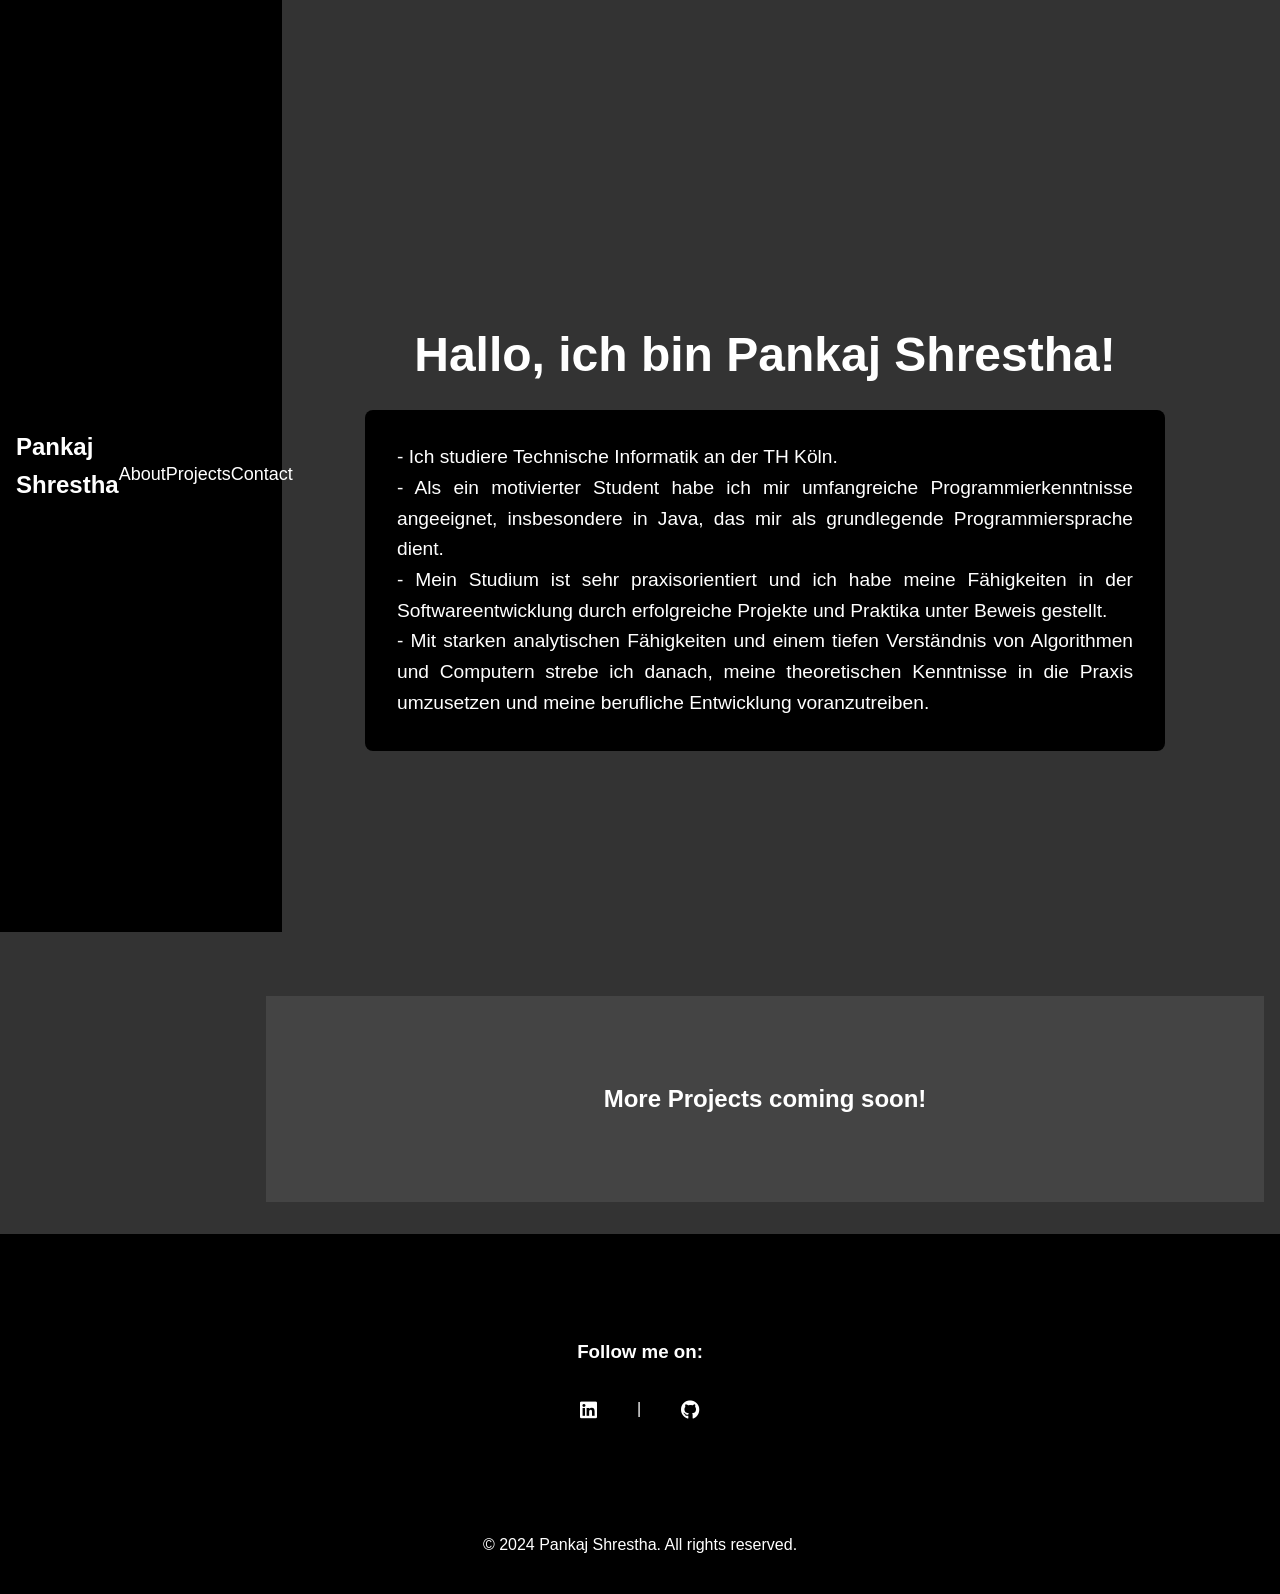
==== index.html @ aa66aa72 "Redesign portfolio to dashboard layout" ====
<!DOCTYPE html>
<html lang="en">
<head>
    <meta charset="UTF-8">
    <meta name="viewport" content="width=device-width, initial-scale=1.0">
    <title>Pankaj Shrestha Portfolio</title>
    <link rel="stylesheet" href="styles.css">
    <link rel="stylesheet" href="https://cdnjs.cloudflare.com/ajax/libs/font-awesome/5.15.4/css/all.min.css">
</head>
<body>
    <div class="dashboard">
        <nav class="sidebar">
            <div class="logo">
                <a href="#">Pankaj Shrestha</a>
            </div>
            <ul>
                <li><a href="#about">About</a></li>
                <li><a href="#Project">Projects</a></li>
                <li><a href="contact.html">Contact</a></li>
            </ul>
        </nav>
        <div class="main-content">
            <section class="hero" id="about">
                <div class="hero-text">
                    <h1>Hallo, ich bin Pankaj Shrestha!</h1>
                    <div class="about-container">
                        <p>- Ich studiere Technische Informatik an der TH Köln.</p>
                        <p>- Als ein motivierter Student habe ich mir umfangreiche Programmierkenntnisse angeeignet,
                            insbesondere in Java, das mir als grundlegende Programmiersprache dient.</p>
                        <p>- Mein Studium ist sehr praxisorientiert und ich habe meine Fähigkeiten in der
                            Softwareentwicklung durch erfolgreiche Projekte und Praktika unter Beweis gestellt.</p>
                        <p>- Mit starken analytischen Fähigkeiten und einem tiefen Verständnis von Algorithmen und Computern
                            strebe ich danach, meine theoretischen Kenntnisse in die Praxis umzusetzen und meine berufliche
                            Entwicklung voranzutreiben.</p>
                    </div>
                </div>
            </section>

            <section id="Project">
                <h2>More Projects coming soon!</h2>
                <!-- Add your work projects here -->
            </section>
        </div>
    </div>

    <footer>
        <section id="ref">
            <h3>Follow me on:</h3>
            <ul>
                <li>
                    <a href="https://www.linkedin.com/in/itpankajshrestha">
                        <i class="fab fa-linkedin"></i>
                    </a>
                </li>
                <li>|</li>
                <li>
                    <a href="https://github.com/Pankaj-Shrestha">
                        <i class="fab fa-github"></i>
                    </a>
                </li>
            </ul>
        </section>
        <p>&copy; 2024 Pankaj Shrestha. All rights reserved.</p>
    </footer>
    <script src="script.js"></script>
</body>
</html>
---- styles.css ----
body {
    font-family: josefin-sans, Arial, sans-serif;
    margin: 0;
    padding: 0;
    background-color: #333;
    color: #fff;
    line-height: 1.6;
}

.dashboard {
    display: flex;
    min-height: 100vh;
}

.sidebar {
    width: 250px;
    background-color: #000;
    padding: 1rem;
    position: fixed;
    top: 0;
    left: 0;
    height: 100vh;
}

.sidebar .logo a {
    font-size: 1.5rem;
    font-weight: bold;
    color: #fff;
    text-decoration: none;
}

.sidebar ul {
    list-style: none;
    padding: 0;
    margin-top: 1rem;
}

.sidebar ul li {
    margin: 1rem 0;
}

.sidebar ul li a {
    text-decoration: none;
    color: #fff;
    font-size: 1.125rem;
}

.main-content {
    margin-left: 250px;
    padding: 2rem 1rem;
    flex: 1;
}

.container {
    width: 80%;
    margin: 0 auto;
    overflow: hidden;
}

header {
    background-color: #000;
    padding: 1rem 0;
    position: fixed;
    width: 100%;
    top: 0;
    z-index: 1000;
}

nav {
    display: flex;
    justify-content: space-between;
    align-items: center;
    width: 80%;
    margin: 0 auto;
}

nav .logo a {
    font-size: 1.5rem;
    font-weight: bold;
    color: #fff;
    text-decoration: none;
}

nav ul {
    list-style: none;
    display: flex;
    margin: 0;
    padding: 0;
}

nav ul li {
    margin-left: 1.25rem;
}

nav ul li a {
    text-decoration: none;
    color: #fff;
    font-size: 1.125rem;
}

.hero {
    min-height: 100vh;
    display: flex;
    justify-content: center;
    align-items: center;
    text-align: center;
    padding: 2rem 1rem;
}

.hero-text {
    max-width: 800px;
    margin: 0 auto;
}

.hero h1 {
    font-size: 3rem;
    margin-bottom: 1rem;
}

.about-container {
    background-color: #000000;
    padding: 2rem;
    border-radius: 8px;
}

.about-container p {
    font-size: 1.2em;
    line-height: 1.6;
    color: #ffffff;
    text-align: justify;
    margin: 0 auto;
    max-width: 800px;
}

section {
    padding: 4rem 1.25rem;
    text-align: center;
}

#Project {
    background-color: #444;
}

#contact {
    background-color: #222;
    padding-top: 6rem;
}

form {
    max-width: 600px;
    margin: 0 auto;
}

.form-group {
    margin-bottom: 1.25rem;
}

label {
    display: block;
    margin-bottom: 0.3125rem;
    text-align: left;
}

input,
textarea {
    width: 100%;
    padding: 0.625rem;
    border: none;
    border-radius: 4px;
    background-color: #444;
    color: #fff;
}

textarea {
    height: 150px;
}

button {
    display: inline-block;
    padding: 0.625rem 1.25rem;
    border: none;
    border-radius: 4px;
    background-color: #000;
    color: #fff;
    cursor: pointer;
    transition: background-color 0.3s ease;
}

button:hover {
    background-color: #444;
}

footer {
    background-color: #000;
    color: #fff;
    text-align: center;
    padding: 1.25rem 0;
}

#ref ul {
    list-style: none;
    padding: 0;
    display: flex;
    flex-wrap: wrap;
    justify-content: center;
}

#ref ul li {
    display: inline;
    margin: 0 10px;
    padding: 10px;
}

#ref ul li a {
    font-size: 1.2rem;
    text-decoration: none;
    color: #fff;
}

#ref ul li a:hover {
    color: #ddd;
}

@media (max-width: 768px) {
    body {
        padding-top: 120px;
    }

    nav {
        flex-direction: column;
        align-items: center;
    }

    nav ul {
        margin-top: 1rem;
    }

    nav ul li {
        margin: 0 0.625rem;
    }

    .hero h1 {
        font-size: 2.25rem;
    }

    .about-container {
        padding: 1.5rem;
    }

    .hero {
        min-height: 100vh;
    }
}

@media (max-width: 600px) {
    .container {
        width: 90%;
    }

    nav .logo a {
        font-size: 1.25rem;
    }

    nav ul li a {
        font-size: 1rem;
    }

    .hero h1 {
        font-size: 2rem;
    }

    .about-container {
        padding: 1rem;
    }

    section {
        padding: 3rem 1rem;
    }

    .about-container p {
        font-size: 1em;
    }
}

@media (max-width: 320px) {
    .hero h1 {
        font-size: 1.75rem;
    }

    .about-container p {
        font-size: 0.9em;
    }

    nav ul li {
        margin: 0 0.4rem;
    }
}

@media (max-width: 768px) {
    .dashboard {
        flex-direction: column;
    }

    .sidebar {
        position: relative;
        width: 100%;
        height: auto;
    }

    .main-content {
        margin-left: 0;
    }
}
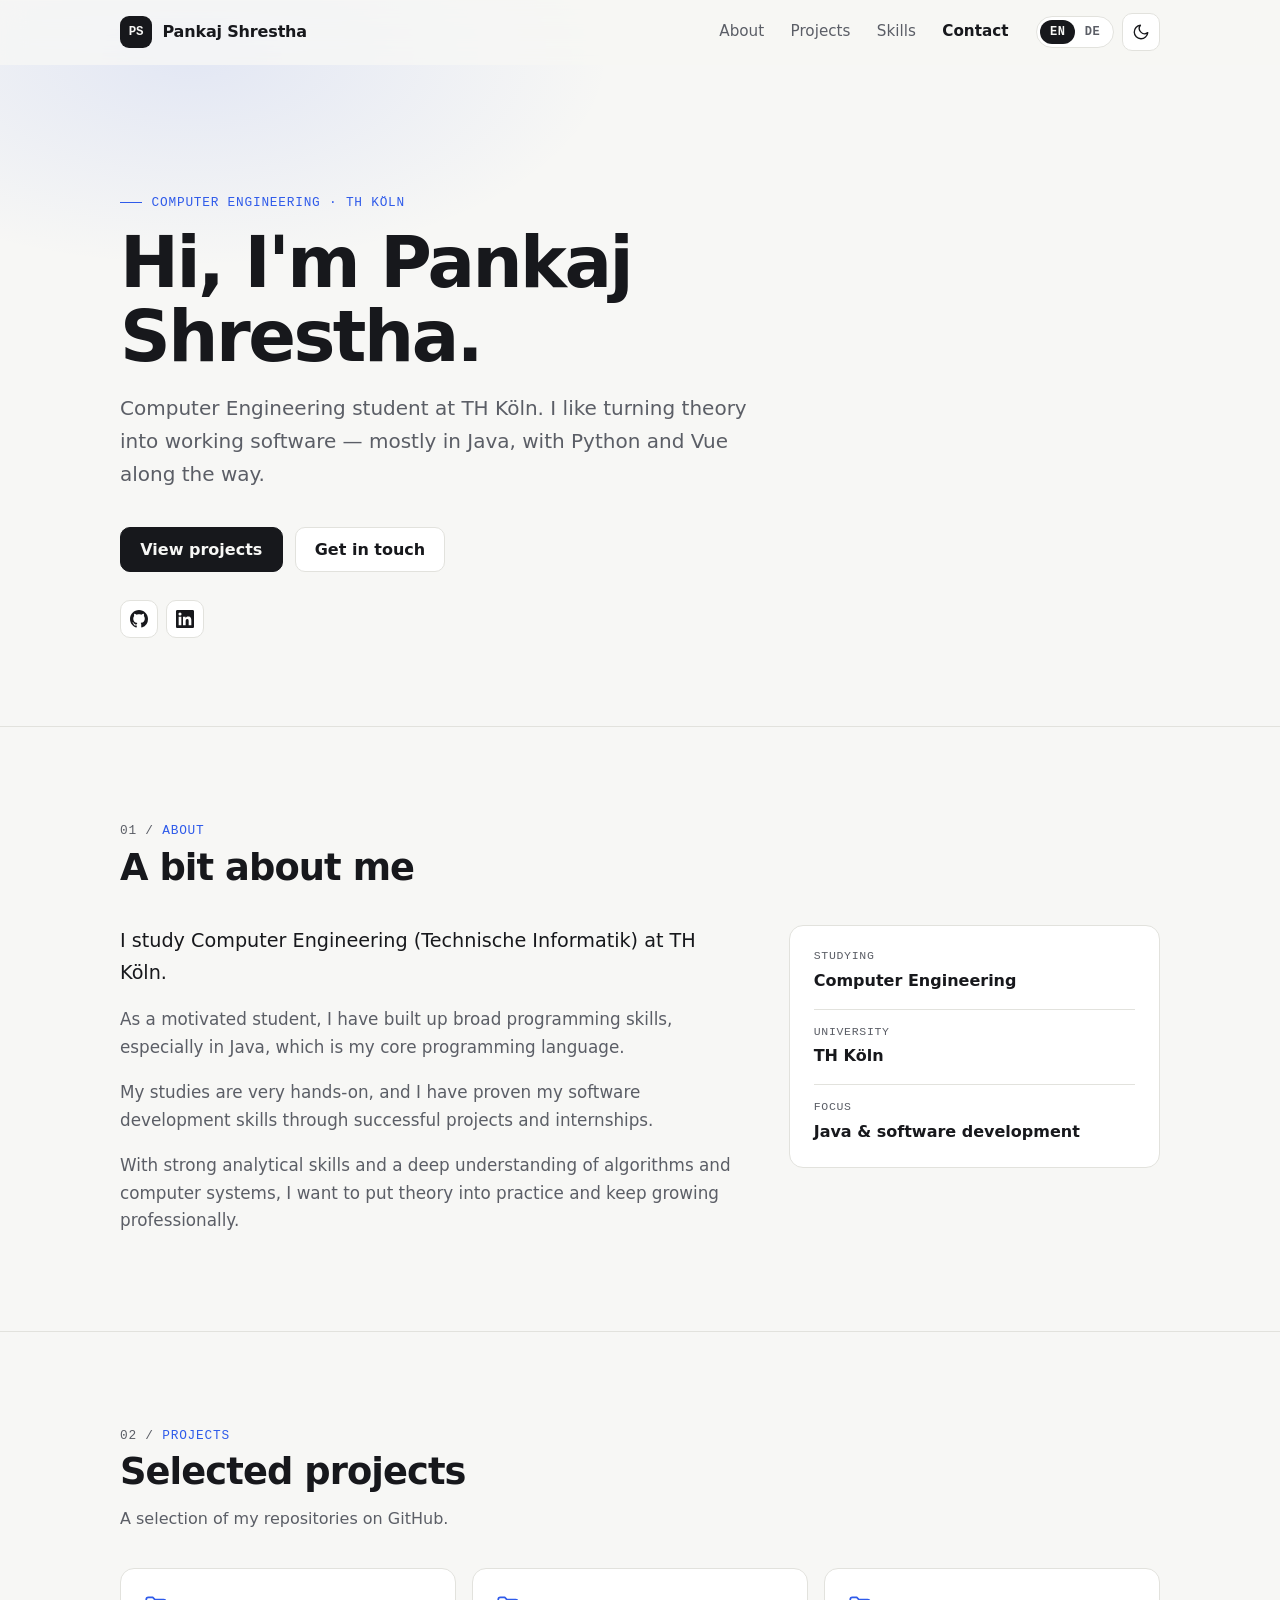
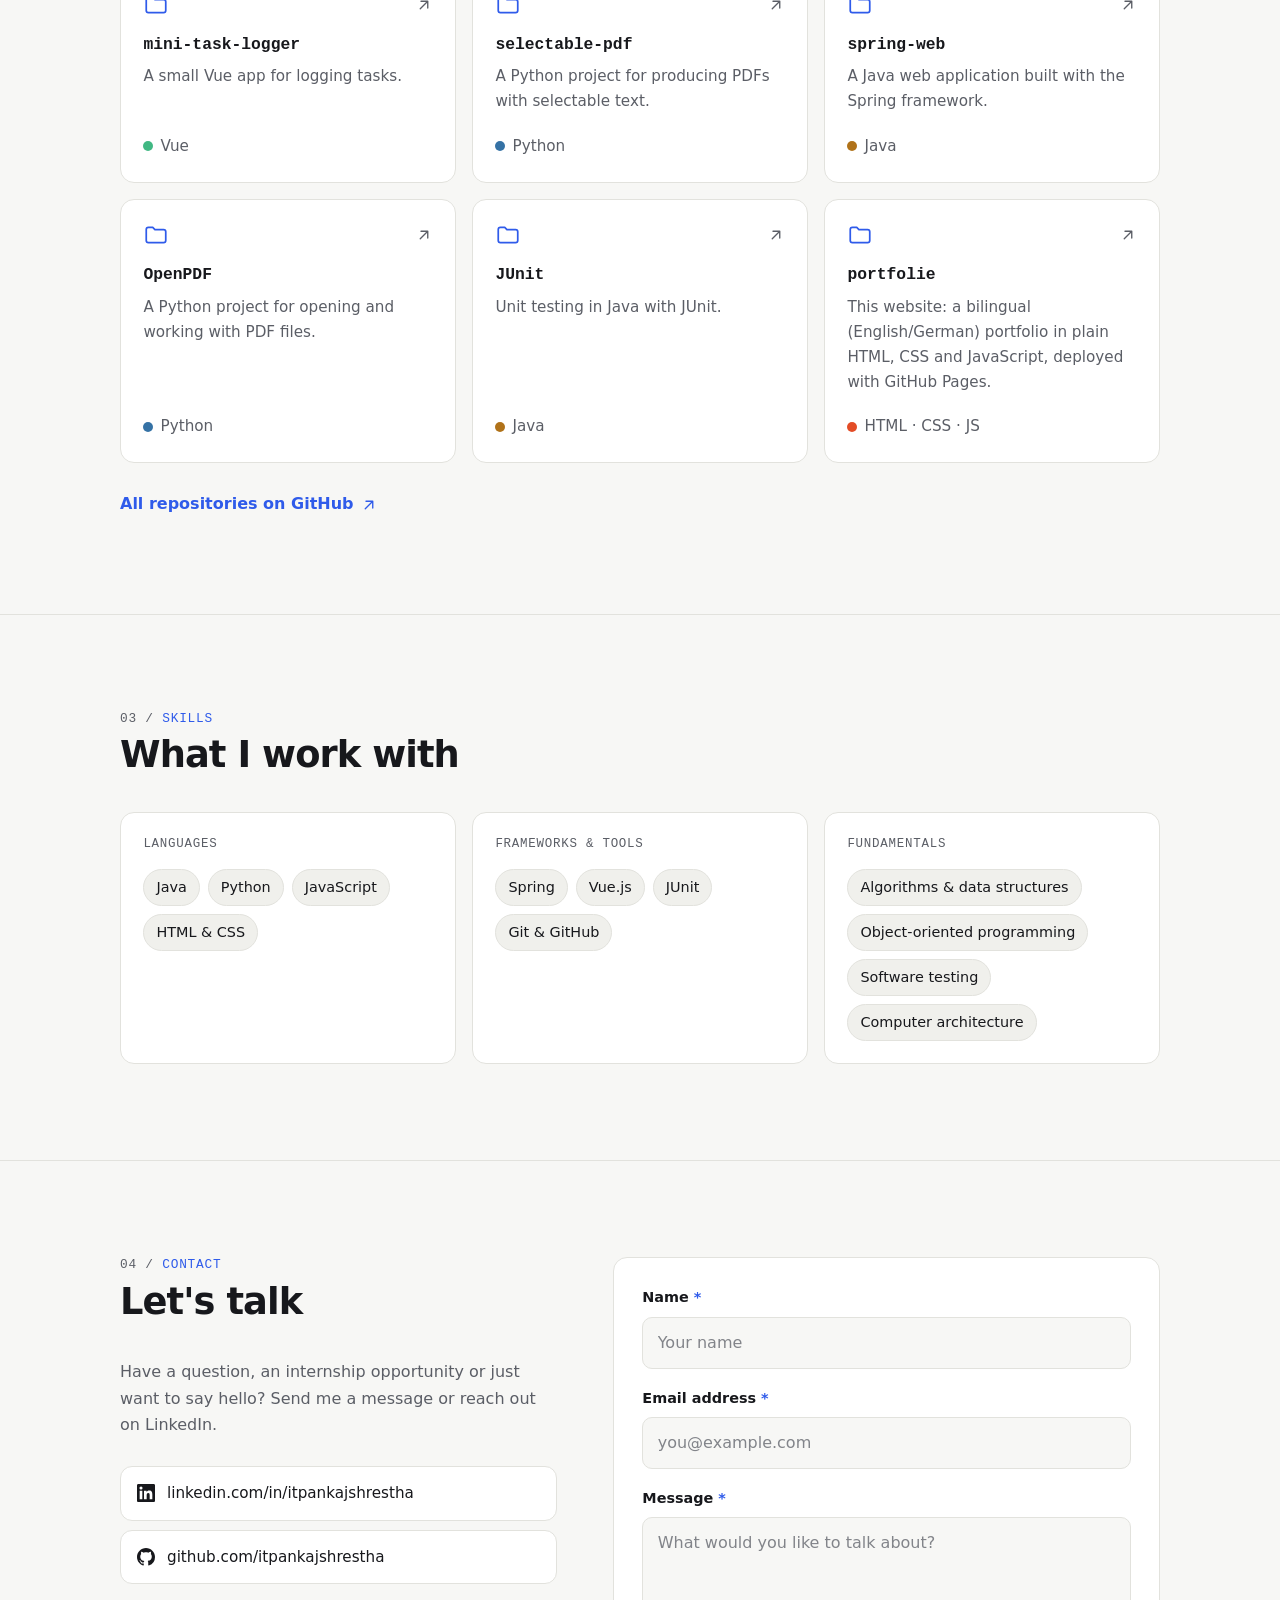
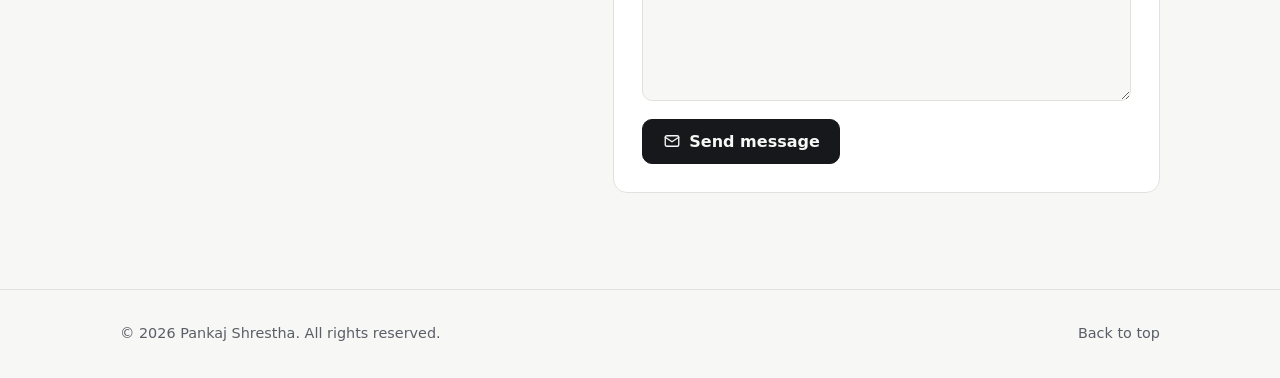
==== commit 8bb77a60: "Rebuild portfolio as a bilingual single page with ?lang=en|de The old site had several bugs: - scrip" ====
--- a/index.html
+++ b/index.html
@@ -2,66 +2,328 @@
 <html lang="en">
 <head>
     <meta charset="UTF-8">
-    <meta name="viewport" content="width=device-width, initial-scale=1.0">
-    <title>Pankaj Shrestha Portfolio</title>
+    <meta name="viewport" content="width=device-width, initial-scale=1">
+    <title>Pankaj Shrestha — Computer Engineering Student</title>
+    <meta name="description" content="Portfolio of Pankaj Shrestha, Computer Engineering student at TH Köln: projects, skills and contact.">
+    <meta name="author" content="Pankaj Shrestha">
+    <meta name="color-scheme" content="light dark">
+    <meta name="theme-color" content="#f7f7f5" media="(prefers-color-scheme: light)">
+    <meta name="theme-color" content="#0d0f13" media="(prefers-color-scheme: dark)">
+    <meta property="og:type" content="website">
+    <meta property="og:title" content="Pankaj Shrestha — Computer Engineering Student">
+    <meta property="og:description" content="Portfolio of Pankaj Shrestha, Computer Engineering student at TH Köln: projects, skills and contact.">
+    <link rel="icon" href="data:image/svg+xml,%3Csvg xmlns='http://www.w3.org/2000/svg' viewBox='0 0 64 64'%3E%3Crect width='64' height='64' rx='14' fill='%2317181c'/%3E%3Ctext x='50%25' y='54%25' dominant-baseline='middle' text-anchor='middle' font-family='Menlo,Consolas,monospace' font-size='28' font-weight='700' fill='%23ffffff'%3EPS%3C/text%3E%3C/svg%3E">
+    <script>
+        /* Runs before first paint: picks theme and language so the page never flashes the wrong one. */
+        (function () {
+            var d = document.documentElement, langs = ['en', 'de'], lang = null;
+            d.classList.add('js');
+            try {
+                var theme = localStorage.getItem('theme');
+                if (theme === 'light' || theme === 'dark') d.setAttribute('data-theme', theme);
+            } catch (e) {}
+            var q = (new URLSearchParams(location.search).get('lang') || '').toLowerCase();
+            if (langs.indexOf(q) > -1) lang = q;
+            if (!lang) {
+                try { var saved = localStorage.getItem('lang'); if (langs.indexOf(saved) > -1) lang = saved; } catch (e) {}
+            }
+            if (!lang) {
+                var prefs = navigator.languages || [navigator.language || ''];
+                for (var i = 0; i < prefs.length && !lang; i++) {
+                    var code = String(prefs[i]).slice(0, 2).toLowerCase();
+                    if (langs.indexOf(code) > -1) lang = code;
+                }
+            }
+            lang = lang || 'en';
+            d.lang = lang;
+            if (lang !== 'en') d.classList.add('i18n-pending');
+        })();
+    </script>
     <link rel="stylesheet" href="styles.css">
-    <link rel="stylesheet" href="https://cdnjs.cloudflare.com/ajax/libs/font-awesome/5.15.4/css/all.min.css">
+    <script src="translations.js" defer></script>
+    <script src="script.js" defer></script>
 </head>
 <body>
-    <div class="dashboard">
-        <nav class="sidebar">
-            <div class="logo">
-                <a href="#">Pankaj Shrestha</a>
-            </div>
-            <ul>
-                <li><a href="#about">About</a></li>
-                <li><a href="#Project">Projects</a></li>
-                <li><a href="contact.html">Contact</a></li>
-            </ul>
-        </nav>
-        <div class="main-content">
-            <section class="hero" id="about">
-                <div class="hero-text">
-                    <h1>Hallo, ich bin Pankaj Shrestha!</h1>
-                    <div class="about-container">
-                        <p>- Ich studiere Technische Informatik an der TH Köln.</p>
-                        <p>- Als ein motivierter Student habe ich mir umfangreiche Programmierkenntnisse angeeignet,
-                            insbesondere in Java, das mir als grundlegende Programmiersprache dient.</p>
-                        <p>- Mein Studium ist sehr praxisorientiert und ich habe meine Fähigkeiten in der
-                            Softwareentwicklung durch erfolgreiche Projekte und Praktika unter Beweis gestellt.</p>
-                        <p>- Mit starken analytischen Fähigkeiten und einem tiefen Verständnis von Algorithmen und Computern
-                            strebe ich danach, meine theoretischen Kenntnisse in die Praxis umzusetzen und meine berufliche
-                            Entwicklung voranzutreiben.</p>
-                    </div>
+    <svg width="0" height="0" style="position:absolute" aria-hidden="true" focusable="false">
+        <symbol id="i-github" viewBox="0 0 16 16"><path fill="currentColor" d="M8 0C3.58 0 0 3.58 0 8c0 3.54 2.29 6.53 5.47 7.59.4.07.55-.17.55-.38 0-.19-.01-.82-.01-1.49-2.01.37-2.53-.49-2.69-.94-.09-.23-.48-.94-.82-1.13-.28-.15-.68-.52-.01-.53.63-.01 1.08.58 1.23.82.72 1.21 1.87.87 2.33.66.07-.52.28-.87.51-1.07-1.78-.2-3.64-.89-3.64-3.95 0-.87.31-1.59.82-2.15-.08-.2-.36-1.02.08-2.12 0 0 .67-.21 2.2.82.64-.18 1.32-.27 2-.27.68 0 1.36.09 2 .27 1.53-1.04 2.2-.82 2.2-.82.44 1.1.16 1.92.08 2.12.51.56.82 1.27.82 2.15 0 3.07-1.87 3.75-3.65 3.95.29.25.54.73.54 1.48 0 1.07-.01 1.93-.01 2.2 0 .21.15.46.55.38A8.01 8.01 0 0 0 16 8c0-4.42-3.58-8-8-8z"/></symbol>
+        <symbol id="i-linkedin" viewBox="0 0 24 24"><path fill="currentColor" d="M20.45 20.45h-3.56v-5.57c0-1.33-.02-3.04-1.85-3.04-1.85 0-2.14 1.45-2.14 2.94v5.67H9.35V9h3.41v1.56h.05c.48-.9 1.64-1.85 3.37-1.85 3.6 0 4.27 2.37 4.27 5.46v6.28zM5.34 7.43a2.06 2.06 0 1 1 0-4.13 2.06 2.06 0 0 1 0 4.13zM7.12 20.45H3.56V9h3.56v11.45zM22.22 0H1.77C.79 0 0 .77 0 1.73v20.54C0 23.23.79 24 1.77 24h20.45c.98 0 1.78-.77 1.78-1.73V1.73C24 .77 23.2 0 22.22 0z"/></symbol>
+        <symbol id="i-mail" viewBox="0 0 24 24"><g fill="none" stroke="currentColor" stroke-width="1.8" stroke-linecap="round" stroke-linejoin="round"><rect x="3" y="5" width="18" height="14" rx="2"/><path d="m3 7 9 6 9-6"/></g></symbol>
+        <symbol id="i-sun" viewBox="0 0 24 24"><g fill="none" stroke="currentColor" stroke-width="1.8" stroke-linecap="round"><circle cx="12" cy="12" r="4"/><path d="M12 2v2M12 20v2M4.93 4.93l1.41 1.41M17.66 17.66l1.41 1.41M2 12h2M20 12h2M4.93 19.07l1.41-1.41M17.66 6.34l1.41-1.41"/></g></symbol>
+        <symbol id="i-moon" viewBox="0 0 24 24"><path fill="none" stroke="currentColor" stroke-width="1.8" stroke-linecap="round" stroke-linejoin="round" d="M21 12.8A9 9 0 1 1 11.2 3a7 7 0 0 0 9.8 9.8z"/></symbol>
+        <symbol id="i-menu" viewBox="0 0 24 24"><path fill="none" stroke="currentColor" stroke-width="1.8" stroke-linecap="round" d="M4 7h16M4 12h16M4 17h16"/></symbol>
+        <symbol id="i-arrow" viewBox="0 0 24 24"><path fill="none" stroke="currentColor" stroke-width="1.8" stroke-linecap="round" stroke-linejoin="round" d="M7 17 17 7M8 7h9v9"/></symbol>
+        <symbol id="i-folder" viewBox="0 0 24 24"><path fill="none" stroke="currentColor" stroke-width="1.6" stroke-linejoin="round" d="M3 7a2 2 0 0 1 2-2h4l2 2h8a2 2 0 0 1 2 2v8a2 2 0 0 1-2 2H5a2 2 0 0 1-2-2z"/></symbol>
+    </svg>
+
+    <a class="skip-link" href="#main" data-i18n="skip">Skip to content</a>
+
+    <header class="site-header" id="top">
+        <div class="container header-inner">
+            <a class="brand" href="#top">
+                <span class="brand-mark" aria-hidden="true">PS</span>
+                <span>Pankaj Shrestha</span>
+            </a>
+
+            <nav class="site-nav" id="site-nav" aria-label="Main navigation" data-i18n-attr="aria-label:nav.label">
+                <ul>
+                    <li><a href="#about" data-i18n="nav.about">About</a></li>
+                    <li><a href="#projects" data-i18n="nav.projects">Projects</a></li>
+                    <li><a href="#skills" data-i18n="nav.skills">Skills</a></li>
+                    <li><a href="#contact" data-i18n="nav.contact">Contact</a></li>
+                </ul>
+            </nav>
+
+            <div class="header-actions">
+                <div class="lang-switch" role="group" aria-label="Language" data-i18n-attr="aria-label:lang.label">
+                    <a href="?lang=en" hreflang="en" lang="en" data-set-lang="en" aria-current="true">EN</a>
+                    <a href="?lang=de" hreflang="de" lang="de" data-set-lang="de">DE</a>
                 </div>
-            </section>
-
-            <section id="Project">
-                <h2>More Projects coming soon!</h2>
-                <!-- Add your work projects here -->
-            </section>
+                <button class="icon-btn theme-toggle" type="button" data-theme-toggle aria-label="Switch theme">
+                    <svg class="icon icon-sun" aria-hidden="true"><use href="#i-sun"/></svg>
+                    <svg class="icon icon-moon" aria-hidden="true"><use href="#i-moon"/></svg>
+                </button>
+                <button class="icon-btn menu-toggle" type="button" data-menu-toggle aria-controls="site-nav" aria-expanded="false" aria-label="Menu" data-i18n-attr="aria-label:nav.menu">
+                    <svg class="icon" aria-hidden="true"><use href="#i-menu"/></svg>
+                </button>
+            </div>
         </div>
-    </div>
-
-    <footer>
-        <section id="ref">
-            <h3>Follow me on:</h3>
-            <ul>
+    </header>
+
+    <main id="main">
+        <section class="hero container" aria-labelledby="hero-title">
+            <p class="eyebrow" data-i18n="hero.eyebrow">Computer Engineering · TH Köln</p>
+            <h1 id="hero-title" data-i18n="hero.title">Hi, I'm Pankaj Shrestha.</h1>
+            <p class="lead" data-i18n="hero.lead">Computer Engineering student at TH Köln. I like turning theory into working software — mostly in Java, with Python and Vue along the way.</p>
+            <div class="hero-actions">
+                <a class="btn btn-primary" href="#projects" data-i18n="hero.ctaProjects">View projects</a>
+                <a class="btn" href="#contact" data-i18n="hero.ctaContact">Get in touch</a>
+            </div>
+            <ul class="socials">
                 <li>
-                    <a href="https://www.linkedin.com/in/itpankajshrestha">
-                        <i class="fab fa-linkedin"></i>
+                    <a class="icon-btn" href="https://github.com/itpankajshrestha" target="_blank" rel="noopener noreferrer" aria-label="GitHub">
+                        <svg class="icon" aria-hidden="true"><use href="#i-github"/></svg>
                     </a>
                 </li>
-                <li>|</li>
                 <li>
-                    <a href="https://github.com/Pankaj-Shrestha">
-                        <i class="fab fa-github"></i>
+                    <a class="icon-btn" href="https://www.linkedin.com/in/itpankajshrestha" target="_blank" rel="noopener noreferrer" aria-label="LinkedIn">
+                        <svg class="icon" aria-hidden="true"><use href="#i-linkedin"/></svg>
                     </a>
                 </li>
             </ul>
         </section>
-        <p>&copy; 2024 Pankaj Shrestha. All rights reserved.</p>
+
+        <section class="section" id="about" aria-labelledby="about-title">
+            <div class="container">
+                <header class="section-head reveal">
+                    <p class="section-label" data-index="01" data-i18n="about.label">About</p>
+                    <h2 class="section-title" id="about-title" data-i18n="about.title">A bit about me</h2>
+                </header>
+                <div class="about-grid">
+                    <div class="prose reveal">
+                        <p data-i18n="about.p1">I study Computer Engineering (Technische Informatik) at TH Köln.</p>
+                        <p data-i18n="about.p2">As a motivated student, I have built up broad programming skills, especially in Java, which is my core programming language.</p>
+                        <p data-i18n="about.p3">My studies are very hands-on, and I have proven my software development skills through successful projects and internships.</p>
+                        <p data-i18n="about.p4">With strong analytical skills and a deep understanding of algorithms and computer systems, I want to put theory into practice and keep growing professionally.</p>
+                    </div>
+                    <dl class="facts reveal">
+                        <div>
+                            <dt data-i18n="about.studyLabel">Studying</dt>
+                            <dd data-i18n="about.studyValue">Computer Engineering</dd>
+                        </div>
+                        <div>
+                            <dt data-i18n="about.uniLabel">University</dt>
+                            <dd>TH Köln</dd>
+                        </div>
+                        <div>
+                            <dt data-i18n="about.focusLabel">Focus</dt>
+                            <dd data-i18n="about.focusValue">Java &amp; software development</dd>
+                        </div>
+                    </dl>
+                </div>
+            </div>
+        </section>
+
+        <section class="section" id="projects" aria-labelledby="projects-title">
+            <div class="container">
+                <header class="section-head reveal">
+                    <p class="section-label" data-index="02" data-i18n="projects.label">Projects</p>
+                    <h2 class="section-title" id="projects-title" data-i18n="projects.title">Selected projects</h2>
+                    <p class="section-intro" data-i18n="projects.intro">A selection of my repositories on GitHub.</p>
+                </header>
+                <ul class="project-grid">
+                    <li class="reveal">
+                        <article class="project-card">
+                            <div class="project-top">
+                                <svg class="icon icon-lg" aria-hidden="true"><use href="#i-folder"/></svg>
+                                <svg class="icon arrow" aria-hidden="true"><use href="#i-arrow"/></svg>
+                            </div>
+                            <h3><a href="https://github.com/itpankajshrestha/mini-task-logger" target="_blank" rel="noopener noreferrer">mini-task-logger</a></h3>
+                            <p data-i18n="projects.miniTaskLogger">A small Vue app for logging tasks.</p>
+                            <p class="project-meta"><span class="lang-dot" style="--dot:#41b883">Vue</span></p>
+                        </article>
+                    </li>
+                    <li class="reveal">
+                        <article class="project-card">
+                            <div class="project-top">
+                                <svg class="icon icon-lg" aria-hidden="true"><use href="#i-folder"/></svg>
+                                <svg class="icon arrow" aria-hidden="true"><use href="#i-arrow"/></svg>
+                            </div>
+                            <h3><a href="https://github.com/itpankajshrestha/selectable-pdf" target="_blank" rel="noopener noreferrer">selectable-pdf</a></h3>
+                            <p data-i18n="projects.selectablePdf">A Python project for producing PDFs with selectable text.</p>
+                            <p class="project-meta"><span class="lang-dot" style="--dot:#3572a5">Python</span></p>
+                        </article>
+                    </li>
+                    <li class="reveal">
+                        <article class="project-card">
+                            <div class="project-top">
+                                <svg class="icon icon-lg" aria-hidden="true"><use href="#i-folder"/></svg>
+                                <svg class="icon arrow" aria-hidden="true"><use href="#i-arrow"/></svg>
+                            </div>
+                            <h3><a href="https://github.com/itpankajshrestha/spring-web" target="_blank" rel="noopener noreferrer">spring-web</a></h3>
+                            <p data-i18n="projects.springWeb">A Java web application built with the Spring framework.</p>
+                            <p class="project-meta"><span class="lang-dot" style="--dot:#b07219">Java</span></p>
+                        </article>
+                    </li>
+                    <li class="reveal">
+                        <article class="project-card">
+                            <div class="project-top">
+                                <svg class="icon icon-lg" aria-hidden="true"><use href="#i-folder"/></svg>
+                                <svg class="icon arrow" aria-hidden="true"><use href="#i-arrow"/></svg>
+                            </div>
+                            <h3><a href="https://github.com/itpankajshrestha/OpenPDF" target="_blank" rel="noopener noreferrer">OpenPDF</a></h3>
+                            <p data-i18n="projects.openPdf">A Python project for opening and working with PDF files.</p>
+                            <p class="project-meta"><span class="lang-dot" style="--dot:#3572a5">Python</span></p>
+                        </article>
+                    </li>
+                    <li class="reveal">
+                        <article class="project-card">
+                            <div class="project-top">
+                                <svg class="icon icon-lg" aria-hidden="true"><use href="#i-folder"/></svg>
+                                <svg class="icon arrow" aria-hidden="true"><use href="#i-arrow"/></svg>
+                            </div>
+                            <h3><a href="https://github.com/itpankajshrestha/JUnit" target="_blank" rel="noopener noreferrer">JUnit</a></h3>
+                            <p data-i18n="projects.junit">Unit testing in Java with JUnit.</p>
+                            <p class="project-meta"><span class="lang-dot" style="--dot:#b07219">Java</span></p>
+                        </article>
+                    </li>
+                    <li class="reveal">
+                        <article class="project-card">
+                            <div class="project-top">
+                                <svg class="icon icon-lg" aria-hidden="true"><use href="#i-folder"/></svg>
+                                <svg class="icon arrow" aria-hidden="true"><use href="#i-arrow"/></svg>
+                            </div>
+                            <h3><a href="https://github.com/itpankajshrestha/portfolie" target="_blank" rel="noopener noreferrer">portfolie</a></h3>
+                            <p data-i18n="projects.portfolio">This website: a bilingual (English/German) portfolio in plain HTML, CSS and JavaScript, deployed with GitHub Pages.</p>
+                            <p class="project-meta"><span class="lang-dot" style="--dot:#e34c26">HTML · CSS · JS</span></p>
+                        </article>
+                    </li>
+                </ul>
+                <p class="more-link reveal">
+                    <a href="https://github.com/itpankajshrestha?tab=repositories" target="_blank" rel="noopener noreferrer">
+                        <span data-i18n="projects.all">All repositories on GitHub</span>
+                        <svg class="icon" aria-hidden="true"><use href="#i-arrow"/></svg>
+                    </a>
+                </p>
+            </div>
+        </section>
+
+        <section class="section" id="skills" aria-labelledby="skills-title">
+            <div class="container">
+                <header class="section-head reveal">
+                    <p class="section-label" data-index="03" data-i18n="skills.label">Skills</p>
+                    <h2 class="section-title" id="skills-title" data-i18n="skills.title">What I work with</h2>
+                </header>
+                <div class="skills-grid">
+                    <div class="skill-group reveal">
+                        <h3 data-i18n="skills.languages">Languages</h3>
+                        <ul class="chips">
+                            <li>Java</li>
+                            <li>Python</li>
+                            <li>JavaScript</li>
+                            <li>HTML &amp; CSS</li>
+                        </ul>
+                    </div>
+                    <div class="skill-group reveal">
+                        <h3 data-i18n="skills.tools">Frameworks &amp; tools</h3>
+                        <ul class="chips">
+                            <li>Spring</li>
+                            <li>Vue.js</li>
+                            <li>JUnit</li>
+                            <li>Git &amp; GitHub</li>
+                        </ul>
+                    </div>
+                    <div class="skill-group reveal">
+                        <h3 data-i18n="skills.fundamentals">Fundamentals</h3>
+                        <ul class="chips">
+                            <li data-i18n="skills.algorithms">Algorithms &amp; data structures</li>
+                            <li data-i18n="skills.oop">Object-oriented programming</li>
+                            <li data-i18n="skills.testing">Software testing</li>
+                            <li data-i18n="skills.architecture">Computer architecture</li>
+                        </ul>
+                    </div>
+                </div>
+            </div>
+        </section>
+
+        <section class="section" id="contact" aria-labelledby="contact-title">
+            <div class="container contact-grid">
+                <div class="reveal">
+                    <header class="section-head">
+                        <p class="section-label" data-index="04" data-i18n="contact.label">Contact</p>
+                        <h2 class="section-title" id="contact-title" data-i18n="contact.title">Let's talk</h2>
+                    </header>
+                    <p class="section-intro" data-i18n="contact.intro">Have a question, an internship opportunity or just want to say hello? Send me a message or reach out on LinkedIn.</p>
+                    <ul class="contact-links">
+                        <li>
+                            <a href="https://www.linkedin.com/in/itpankajshrestha" target="_blank" rel="noopener noreferrer">
+                                <svg class="icon" aria-hidden="true"><use href="#i-linkedin"/></svg>
+                                <span>linkedin.com/in/itpankajshrestha</span>
+                            </a>
+                        </li>
+                        <li>
+                            <a href="https://github.com/itpankajshrestha" target="_blank" rel="noopener noreferrer">
+                                <svg class="icon" aria-hidden="true"><use href="#i-github"/></svg>
+                                <span>github.com/itpankajshrestha</span>
+                            </a>
+                        </li>
+                    </ul>
+                </div>
+
+                <form class="contact-form reveal" action="https://formspree.io/f/mjkbvnqn" method="post" data-contact-form>
+                    <input type="hidden" name="_subject" value="New message from your portfolio">
+                    <div class="field">
+                        <label for="name"><span data-i18n="contact.name">Name</span> <span class="req" aria-hidden="true">*</span></label>
+                        <input type="text" id="name" name="name" autocomplete="name" required placeholder="Your name" data-i18n-attr="placeholder:contact.namePlaceholder">
+                    </div>
+                    <div class="field">
+                        <label for="email"><span data-i18n="contact.email">Email address</span> <span class="req" aria-hidden="true">*</span></label>
+                        <input type="email" id="email" name="email" autocomplete="email" required placeholder="you@example.com">
+                    </div>
+                    <div class="field">
+                        <label for="message"><span data-i18n="contact.message">Message</span> <span class="req" aria-hidden="true">*</span></label>
+                        <textarea id="message" name="message" rows="6" required placeholder="What would you like to talk about?" data-i18n-attr="placeholder:contact.messagePlaceholder"></textarea>
+                    </div>
+                    <div class="hp" aria-hidden="true">
+                        <label for="gotcha">Leave this field empty</label>
+                        <input type="text" id="gotcha" name="_gotcha" tabindex="-1" autocomplete="off">
+                    </div>
+                    <div class="form-footer">
+                        <button class="btn btn-primary" type="submit">
+                            <svg class="icon" aria-hidden="true"><use href="#i-mail"/></svg>
+                            <span data-i18n="contact.send">Send message</span>
+                        </button>
+                        <p class="form-status" role="status" aria-live="polite" data-form-status></p>
+                    </div>
+                </form>
+            </div>
+        </section>
+    </main>
+
+    <footer class="site-footer">
+        <div class="container footer-inner">
+            <p>&copy; <span data-year>2026</span> Pankaj Shrestha. <span data-i18n="footer.rights">All rights reserved.</span></p>
+            <a href="#top" data-i18n="footer.top">Back to top</a>
+        </div>
     </footer>
-    <script src="script.js"></script>
 </body>
 </html>
--- a/styles.css
+++ b/styles.css
@@ -1,313 +1,931 @@
+/* ==========================================================================
+   Tokens — light by default, dark from the system setting or the toggle.
+   ========================================================================== */
+
+:root {
+    color-scheme: light;
+    --bg: #f7f7f5;
+    --surface: #ffffff;
+    --surface-2: #f0f0ec;
+    --text: #17181c;
+    --muted: #5b5e66;
+    --border: #e2e2dd;
+    --accent: #2f5bea;
+    --accent-soft: rgba(47, 91, 234, 0.12);
+    --success: #17804a;
+    --danger: #c0362c;
+    --shadow: 0 1px 2px rgba(20, 20, 30, 0.04), 0 10px 30px rgba(20, 20, 30, 0.07);
+    --glow: rgba(47, 91, 234, 0.10);
+    --sun-display: none;
+    --moon-display: block;
+
+    --radius: 14px;
+    --header-h: 64px;
+    --font-sans: ui-sans-serif, system-ui, -apple-system, "Segoe UI", Roboto, "Helvetica Neue", Arial, sans-serif;
+    --font-mono: ui-monospace, "SF Mono", SFMono-Regular, Menlo, Consolas, "Liberation Mono", monospace;
+}
+
+@media (prefers-color-scheme: dark) {
+    :root:not([data-theme="light"]) {
+        color-scheme: dark;
+        --bg: #0d0f13;
+        --surface: #14171d;
+        --surface-2: #1b1f27;
+        --text: #e8eaef;
+        --muted: #9aa0ac;
+        --border: #262a33;
+        --accent: #8eabff;
+        --accent-soft: rgba(142, 171, 255, 0.16);
+        --success: #4cc38a;
+        --danger: #ff7b72;
+        --shadow: 0 10px 30px rgba(0, 0, 0, 0.35);
+        --glow: rgba(142, 171, 255, 0.10);
+        --sun-display: block;
+        --moon-display: none;
+    }
+}
+
+:root[data-theme="dark"] {
+    color-scheme: dark;
+    --bg: #0d0f13;
+    --surface: #14171d;
+    --surface-2: #1b1f27;
+    --text: #e8eaef;
+    --muted: #9aa0ac;
+    --border: #262a33;
+    --accent: #8eabff;
+    --accent-soft: rgba(142, 171, 255, 0.16);
+    --success: #4cc38a;
+    --danger: #ff7b72;
+    --shadow: 0 10px 30px rgba(0, 0, 0, 0.35);
+    --glow: rgba(142, 171, 255, 0.10);
+    --sun-display: block;
+    --moon-display: none;
+}
+
+/* ==========================================================================
+   Base
+   ========================================================================== */
+
+*,
+*::before,
+*::after {
+    box-sizing: border-box;
+}
+
+html {
+    scroll-behavior: smooth;
+    scroll-padding-top: calc(var(--header-h) + 16px);
+    -webkit-text-size-adjust: 100%;
+}
+
 body {
-    font-family: josefin-sans, Arial, sans-serif;
+    margin: 0;
+    background: var(--bg);
+    color: var(--text);
+    font: 16px/1.65 var(--font-sans);
+    -webkit-font-smoothing: antialiased;
+    -moz-osx-font-smoothing: grayscale;
+    overflow-x: hidden;
+}
+
+/* While a non-English page is being translated, hide it for a moment instead of
+   flashing English. The animation is a safety net if the script never runs. */
+.i18n-pending body {
+    visibility: hidden;
+    animation: i18n-failsafe 0s linear 1.5s forwards;
+}
+
+@keyframes i18n-failsafe {
+    to { visibility: visible; }
+}
+
+a {
+    color: var(--accent);
+}
+
+img,
+svg {
+    display: block;
+}
+
+h1,
+h2,
+h3 {
+    color: var(--text);
+}
+
+ul {
+    list-style: none;
     margin: 0;
     padding: 0;
-    background-color: #333;
-    color: #fff;
-    line-height: 1.6;
-}
-
-.dashboard {
-    display: flex;
-    min-height: 100vh;
-}
-
-.sidebar {
-    width: 250px;
-    background-color: #000;
-    padding: 1rem;
-    position: fixed;
+}
+
+:focus-visible {
+    outline: 2px solid var(--accent);
+    outline-offset: 3px;
+    border-radius: 6px;
+}
+
+.container {
+    width: min(1040px, 100% - 2rem);
+    margin-inline: auto;
+}
+
+.icon {
+    width: 18px;
+    height: 18px;
+    flex: none;
+}
+
+.icon-lg {
+    width: 26px;
+    height: 26px;
+}
+
+.skip-link {
+    position: absolute;
+    left: 1rem;
+    top: -100px;
+    z-index: 100;
+    padding: 0.6rem 1rem;
+    border-radius: 8px;
+    background: var(--text);
+    color: var(--bg);
+    font-weight: 600;
+    text-decoration: none;
+}
+
+.skip-link:focus {
+    top: 0.75rem;
+}
+
+/* ==========================================================================
+   Header
+   ========================================================================== */
+
+.site-header {
+    position: sticky;
     top: 0;
-    left: 0;
-    height: 100vh;
-}
-
-.sidebar .logo a {
-    font-size: 1.5rem;
-    font-weight: bold;
-    color: #fff;
+    z-index: 50;
+    background: var(--bg);
+    background: color-mix(in srgb, var(--bg) 82%, transparent);
+    -webkit-backdrop-filter: saturate(180%) blur(12px);
+    backdrop-filter: saturate(180%) blur(12px);
+    border-bottom: 1px solid transparent;
+    transition: border-color 0.2s ease;
+}
+
+.site-header.is-scrolled {
+    border-bottom-color: var(--border);
+}
+
+.header-inner {
+    display: flex;
+    align-items: center;
+    gap: 1rem;
+    height: var(--header-h);
+}
+
+.brand {
+    display: inline-flex;
+    align-items: center;
+    gap: 0.65rem;
+    color: var(--text);
+    font-weight: 700;
+    letter-spacing: -0.01em;
     text-decoration: none;
-}
-
-.sidebar ul {
-    list-style: none;
+    white-space: nowrap;
+}
+
+.brand-mark {
+    display: grid;
+    place-items: center;
+    width: 32px;
+    height: 32px;
+    border-radius: 9px;
+    background: var(--text);
+    color: var(--bg);
+    font: 700 0.78rem/1 var(--font-mono);
+}
+
+.site-nav {
+    margin-left: auto;
+}
+
+.site-nav ul {
+    display: flex;
+    gap: 0.15rem;
+}
+
+.site-nav a {
+    display: block;
+    padding: 0.45rem 0.75rem;
+    border-radius: 8px;
+    color: var(--muted);
+    font-size: 0.95rem;
+    text-decoration: none;
+    transition: color 0.15s ease, background-color 0.15s ease;
+}
+
+.site-nav a:hover {
+    color: var(--text);
+    background: var(--surface-2);
+}
+
+.site-nav a.is-active {
+    color: var(--text);
+    font-weight: 600;
+}
+
+.header-actions {
+    display: flex;
+    align-items: center;
+    gap: 0.5rem;
+}
+
+.lang-switch {
+    display: inline-flex;
+    padding: 3px;
+    border: 1px solid var(--border);
+    border-radius: 999px;
+    background: var(--surface);
+}
+
+.lang-switch a {
+    padding: 0.4rem 0.6rem;
+    border-radius: 999px;
+    color: var(--muted);
+    font: 600 0.75rem/1 var(--font-mono);
+    letter-spacing: 0.05em;
+    text-decoration: none;
+}
+
+.lang-switch a:hover {
+    color: var(--text);
+}
+
+.lang-switch a[aria-current="true"] {
+    background: var(--text);
+    color: var(--bg);
+}
+
+.icon-btn {
+    display: inline-grid;
+    place-items: center;
+    width: 38px;
+    height: 38px;
     padding: 0;
-    margin-top: 1rem;
-}
-
-.sidebar ul li {
-    margin: 1rem 0;
-}
-
-.sidebar ul li a {
+    border: 1px solid var(--border);
+    border-radius: 10px;
+    background: var(--surface);
+    color: var(--text);
+    cursor: pointer;
+    transition: border-color 0.15s ease, transform 0.15s ease;
+}
+
+.icon-btn:hover {
+    border-color: var(--muted);
+}
+
+.theme-toggle .icon-sun {
+    display: var(--sun-display);
+}
+
+.theme-toggle .icon-moon {
+    display: var(--moon-display);
+}
+
+/* Without JavaScript the theme button can't do anything, so hide it. */
+html:not(.js) .theme-toggle {
+    display: none;
+}
+
+.menu-toggle {
+    display: none;
+}
+
+/* ==========================================================================
+   Hero
+   ========================================================================== */
+
+main {
+    position: relative;
+}
+
+main::before {
+    content: "";
+    position: absolute;
+    inset: -64px 0 auto;
+    height: 560px;
+    background: radial-gradient(600px 300px at 15% 10%, var(--glow), transparent 70%);
+    pointer-events: none;
+    z-index: -1;
+}
+
+.hero {
+    padding: clamp(3.5rem, 11vw, 7.5rem) 0 clamp(3rem, 8vw, 5.5rem);
+}
+
+.eyebrow {
+    display: inline-flex;
+    align-items: center;
+    gap: 0.6rem;
+    margin: 0;
+    color: var(--accent);
+    font: 500 0.8rem/1.2 var(--font-mono);
+    letter-spacing: 0.06em;
+    text-transform: uppercase;
+}
+
+.eyebrow::before {
+    content: "";
+    width: 22px;
+    height: 1px;
+    background: currentColor;
+}
+
+.hero h1 {
+    max-width: 16ch;
+    margin: 1rem 0 1.15rem;
+    font-size: clamp(2.4rem, 7vw, 4.4rem);
+    font-weight: 750;
+    line-height: 1.04;
+    letter-spacing: -0.035em;
+}
+
+.lead {
+    max-width: 40rem;
+    margin: 0;
+    color: var(--muted);
+    font-size: clamp(1.05rem, 2.2vw, 1.25rem);
+}
+
+.hero-actions {
+    display: flex;
+    flex-wrap: wrap;
+    gap: 0.75rem;
+    margin-top: 2.25rem;
+}
+
+.btn {
+    display: inline-flex;
+    align-items: center;
+    justify-content: center;
+    gap: 0.55rem;
+    padding: 0.75rem 1.2rem;
+    border: 1px solid var(--border);
+    border-radius: 10px;
+    background: var(--surface);
+    color: var(--text);
+    font: inherit;
+    font-weight: 600;
+    line-height: 1.2;
     text-decoration: none;
-    color: #fff;
-    font-size: 1.125rem;
-}
-
-.main-content {
-    margin-left: 250px;
-    padding: 2rem 1rem;
+    cursor: pointer;
+    transition: transform 0.15s ease, border-color 0.15s ease, opacity 0.15s ease;
+}
+
+.btn:hover {
+    transform: translateY(-1px);
+    border-color: var(--muted);
+}
+
+.btn-primary {
+    border-color: var(--text);
+    background: var(--text);
+    color: var(--bg);
+}
+
+.btn-primary:hover {
+    border-color: var(--text);
+    opacity: 0.9;
+}
+
+.btn:disabled {
+    cursor: progress;
+    opacity: 0.6;
+    transform: none;
+}
+
+.socials {
+    display: flex;
+    gap: 0.5rem;
+    margin-top: 1.75rem;
+}
+
+.socials .icon-btn:hover {
+    transform: translateY(-1px);
+}
+
+/* ==========================================================================
+   Sections
+   ========================================================================== */
+
+.section {
+    padding: clamp(3.5rem, 9vw, 6rem) 0;
+    border-top: 1px solid var(--border);
+}
+
+.section-head {
+    display: grid;
+    gap: 0.5rem;
+    margin-bottom: 2.25rem;
+}
+
+.section-label {
+    margin: 0;
+    color: var(--accent);
+    font: 500 0.8rem/1.2 var(--font-mono);
+    letter-spacing: 0.06em;
+    text-transform: uppercase;
+}
+
+.section-label::before {
+    content: attr(data-index) " / ";
+    color: var(--muted);
+}
+
+.section-title {
+    margin: 0;
+    font-size: clamp(1.65rem, 4vw, 2.3rem);
+    line-height: 1.15;
+    letter-spacing: -0.025em;
+}
+
+.section-intro {
+    max-width: 38rem;
+    margin: 0.25rem 0 0;
+    color: var(--muted);
+}
+
+/* About */
+
+.about-grid {
+    display: grid;
+    grid-template-columns: minmax(0, 1.65fr) minmax(0, 1fr);
+    gap: clamp(1.5rem, 5vw, 3.5rem);
+    align-items: start;
+}
+
+.prose p {
+    margin: 0 0 1.1rem;
+    color: var(--muted);
+    font-size: 1.05rem;
+}
+
+.prose p:first-child {
+    color: var(--text);
+    font-size: 1.2rem;
+}
+
+.prose p:last-child {
+    margin-bottom: 0;
+}
+
+.facts {
+    margin: 0;
+    padding: 0.5rem 1.5rem;
+    border: 1px solid var(--border);
+    border-radius: var(--radius);
+    background: var(--surface);
+}
+
+.facts div {
+    padding: 0.9rem 0;
+    border-bottom: 1px solid var(--border);
+}
+
+.facts div:last-child {
+    border-bottom: 0;
+}
+
+.facts dt {
+    color: var(--muted);
+    font: 500 0.72rem/1.4 var(--font-mono);
+    letter-spacing: 0.06em;
+    text-transform: uppercase;
+}
+
+.facts dd {
+    margin: 0.2rem 0 0;
+    font-weight: 600;
+}
+
+/* Projects */
+
+.project-grid {
+    display: grid;
+    grid-template-columns: repeat(auto-fill, minmax(min(100%, 290px), 1fr));
+    gap: 1rem;
+}
+
+.project-card {
+    position: relative;
+    display: flex;
+    flex-direction: column;
+    gap: 0.6rem;
+    height: 100%;
+    padding: 1.4rem;
+    border: 1px solid var(--border);
+    border-radius: var(--radius);
+    background: var(--surface);
+    transition: border-color 0.2s ease, transform 0.2s ease, box-shadow 0.2s ease;
+}
+
+.project-card:hover,
+.project-card:focus-within {
+    border-color: color-mix(in srgb, var(--accent) 50%, var(--border));
+    box-shadow: var(--shadow);
+    transform: translateY(-3px);
+}
+
+.project-top {
+    display: flex;
+    align-items: center;
+    justify-content: space-between;
+    margin-bottom: 0.4rem;
+    color: var(--accent);
+}
+
+.project-top .arrow {
+    color: var(--muted);
+    transition: transform 0.2s ease, color 0.2s ease;
+}
+
+.project-card:hover .arrow {
+    color: var(--accent);
+    transform: translate(2px, -2px);
+}
+
+.project-card h3 {
+    margin: 0;
+    font: 600 1.02rem/1.3 var(--font-mono);
+    overflow-wrap: anywhere;
+}
+
+.project-card h3 a {
+    color: inherit;
+    text-decoration: none;
+}
+
+/* Makes the whole card clickable while keeping a single link for screen readers. */
+.project-card h3 a::after {
+    content: "";
+    position: absolute;
+    inset: 0;
+    border-radius: inherit;
+}
+
+.project-card h3 a:focus-visible {
+    outline: none;
+}
+
+.project-card h3 a:focus-visible::after {
+    outline: 2px solid var(--accent);
+    outline-offset: 3px;
+}
+
+.project-card p {
+    margin: 0;
+    color: var(--muted);
+    font-size: 0.95rem;
+}
+
+.project-card p:not(.project-meta) {
     flex: 1;
 }
-
-.container {
-    width: 80%;
-    margin: 0 auto;
-    overflow: hidden;
-}
-
-header {
-    background-color: #000;
-    padding: 1rem 0;
-    position: fixed;
-    width: 100%;
-    top: 0;
-    z-index: 1000;
-}
-
-nav {
-    display: flex;
-    justify-content: space-between;
-    align-items: center;
-    width: 80%;
-    margin: 0 auto;
-}
-
-nav .logo a {
-    font-size: 1.5rem;
-    font-weight: bold;
-    color: #fff;
-    text-decoration: none;
-}
-
-nav ul {
-    list-style: none;
-    display: flex;
-    margin: 0;
-    padding: 0;
-}
-
-nav ul li {
-    margin-left: 1.25rem;
-}
-
-nav ul li a {
-    text-decoration: none;
-    color: #fff;
-    font-size: 1.125rem;
-}
-
-.hero {
-    min-height: 100vh;
-    display: flex;
-    justify-content: center;
-    align-items: center;
-    text-align: center;
-    padding: 2rem 1rem;
-}
-
-.hero-text {
-    max-width: 800px;
-    margin: 0 auto;
-}
-
-.hero h1 {
-    font-size: 3rem;
-    margin-bottom: 1rem;
-}
-
-.about-container {
-    background-color: #000000;
-    padding: 2rem;
-    border-radius: 8px;
-}
-
-.about-container p {
-    font-size: 1.2em;
-    line-height: 1.6;
-    color: #ffffff;
-    text-align: justify;
-    margin: 0 auto;
-    max-width: 800px;
-}
-
-section {
-    padding: 4rem 1.25rem;
-    text-align: center;
-}
-
-#Project {
-    background-color: #444;
-}
-
-#contact {
-    background-color: #222;
-    padding-top: 6rem;
-}
-
-form {
-    max-width: 600px;
-    margin: 0 auto;
-}
-
-.form-group {
-    margin-bottom: 1.25rem;
-}
-
-label {
-    display: block;
-    margin-bottom: 0.3125rem;
-    text-align: left;
-}
-
-input,
-textarea {
-    width: 100%;
-    padding: 0.625rem;
-    border: none;
-    border-radius: 4px;
-    background-color: #444;
-    color: #fff;
-}
-
-textarea {
-    height: 150px;
-}
-
-button {
-    display: inline-block;
-    padding: 0.625rem 1.25rem;
-    border: none;
-    border-radius: 4px;
-    background-color: #000;
-    color: #fff;
-    cursor: pointer;
-    transition: background-color 0.3s ease;
-}
-
-button:hover {
-    background-color: #444;
-}
-
-footer {
-    background-color: #000;
-    color: #fff;
-    text-align: center;
-    padding: 1.25rem 0;
-}
-
-#ref ul {
-    list-style: none;
-    padding: 0;
-    display: flex;
-    flex-wrap: wrap;
-    justify-content: center;
-}
-
-#ref ul li {
-    display: inline;
-    margin: 0 10px;
-    padding: 10px;
-}
-
-#ref ul li a {
-    font-size: 1.2rem;
-    text-decoration: none;
-    color: #fff;
-}
-
-#ref ul li a:hover {
-    color: #ddd;
-}
-
-@media (max-width: 768px) {
-    body {
-        padding-top: 120px;
-    }
-
-    nav {
-        flex-direction: column;
-        align-items: center;
-    }
-
-    nav ul {
-        margin-top: 1rem;
-    }
-
-    nav ul li {
-        margin: 0 0.625rem;
-    }
-
-    .hero h1 {
-        font-size: 2.25rem;
-    }
-
-    .about-container {
-        padding: 1.5rem;
-    }
-
-    .hero {
-        min-height: 100vh;
-    }
-}
-
-@media (max-width: 600px) {
-    .container {
-        width: 90%;
-    }
-
-    nav .logo a {
-        font-size: 1.25rem;
-    }
-
-    nav ul li a {
-        font-size: 1rem;
-    }
-
-    .hero h1 {
-        font-size: 2rem;
-    }
-
-    .about-container {
-        padding: 1rem;
-    }
-
-    section {
-        padding: 3rem 1rem;
-    }
-
-    .about-container p {
-        font-size: 1em;
-    }
-}
-
-@media (max-width: 320px) {
-    .hero h1 {
-        font-size: 1.75rem;
-    }
-
-    .about-container p {
-        font-size: 0.9em;
-    }
-
-    nav ul li {
-        margin: 0 0.4rem;
-    }
-}
-
-@media (max-width: 768px) {
-    .dashboard {
+
+.project-meta {
+    padding-top: 0.6rem;
+    font-size: 0.85rem;
+}
+
+.lang-dot {
+    display: inline-flex;
+    align-items: center;
+    gap: 0.45rem;
+}
+
+.lang-dot::before {
+    content: "";
+    width: 10px;
+    height: 10px;
+    border-radius: 50%;
+    background: var(--dot, var(--muted));
+}
+
+.more-link {
+    margin: 1.75rem 0 0;
+}
+
+.more-link a {
+    display: inline-flex;
+    align-items: center;
+    gap: 0.4rem;
+    font-weight: 600;
+    text-decoration: none;
+}
+
+.more-link a:hover span {
+    text-decoration: underline;
+    text-underline-offset: 3px;
+}
+
+/* Skills */
+
+.skills-grid {
+    display: grid;
+    grid-template-columns: repeat(auto-fit, minmax(min(100%, 250px), 1fr));
+    gap: 1rem;
+}
+
+.skill-group {
+    padding: 1.4rem;
+    border: 1px solid var(--border);
+    border-radius: var(--radius);
+    background: var(--surface);
+}
+
+.skill-group h3 {
+    margin: 0 0 1rem;
+    color: var(--muted);
+    font: 500 0.78rem/1.4 var(--font-mono);
+    letter-spacing: 0.06em;
+    text-transform: uppercase;
+}
+
+.chips {
+    display: flex;
+    flex-wrap: wrap;
+    gap: 0.5rem;
+}
+
+.chips li {
+    padding: 0.35rem 0.75rem;
+    border: 1px solid var(--border);
+    border-radius: 999px;
+    background: var(--surface-2);
+    font-size: 0.9rem;
+}
+
+/* Contact */
+
+.contact-grid {
+    display: grid;
+    grid-template-columns: minmax(0, 1fr) minmax(0, 1.25fr);
+    gap: clamp(2rem, 5vw, 3.5rem);
+    align-items: start;
+}
+
+.contact-links {
+    display: grid;
+    gap: 0.6rem;
+    margin-top: 1.75rem;
+}
+
+.contact-links a {
+    display: flex;
+    align-items: center;
+    gap: 0.75rem;
+    padding: 0.85rem 1rem;
+    border: 1px solid var(--border);
+    border-radius: 12px;
+    background: var(--surface);
+    color: var(--text);
+    font-size: 0.95rem;
+    text-decoration: none;
+    overflow-wrap: anywhere;
+    transition: border-color 0.15s ease;
+}
+
+.contact-links a:hover {
+    border-color: var(--muted);
+}
+
+.contact-form {
+    display: grid;
+    gap: 1.1rem;
+    padding: clamp(1.25rem, 3vw, 1.75rem);
+    border: 1px solid var(--border);
+    border-radius: var(--radius);
+    background: var(--surface);
+}
+
+.field {
+    display: grid;
+    gap: 0.4rem;
+}
+
+.field label {
+    font-size: 0.9rem;
+    font-weight: 600;
+}
+
+.req {
+    color: var(--accent);
+}
+
+input,
+textarea {
+    width: 100%;
+    padding: 0.75rem 0.9rem;
+    border: 1px solid var(--border);
+    border-radius: 10px;
+    background: var(--bg);
+    color: var(--text);
+    font: inherit;
+    transition: border-color 0.15s ease, box-shadow 0.15s ease;
+}
+
+input::placeholder,
+textarea::placeholder {
+    color: var(--muted);
+    opacity: 0.75;
+}
+
+input:focus,
+textarea:focus {
+    outline: none;
+    border-color: var(--accent);
+    box-shadow: 0 0 0 3px var(--accent-soft);
+}
+
+textarea {
+    min-height: 150px;
+    resize: vertical;
+}
+
+.form-footer {
+    display: flex;
+    flex-wrap: wrap;
+    align-items: center;
+    gap: 0.75rem 1rem;
+}
+
+.form-status {
+    margin: 0;
+    color: var(--muted);
+    font-size: 0.95rem;
+}
+
+.form-status[data-state="success"] {
+    color: var(--success);
+}
+
+.form-status[data-state="error"] {
+    color: var(--danger);
+}
+
+/* Spam trap for bots; hidden from people. */
+.hp {
+    position: absolute;
+    left: -10000px;
+    width: 1px;
+    height: 1px;
+    overflow: hidden;
+}
+
+/* ==========================================================================
+   Footer
+   ========================================================================== */
+
+.site-footer {
+    padding: 2rem 0;
+    border-top: 1px solid var(--border);
+    color: var(--muted);
+    font-size: 0.9rem;
+}
+
+.footer-inner {
+    display: flex;
+    flex-wrap: wrap;
+    align-items: center;
+    justify-content: space-between;
+    gap: 0.5rem 1.5rem;
+}
+
+.footer-inner p {
+    margin: 0;
+}
+
+.footer-inner a {
+    color: var(--muted);
+    text-decoration: none;
+}
+
+.footer-inner a:hover {
+    color: var(--text);
+}
+
+/* ==========================================================================
+   Reveal on scroll (only once the script has confirmed it can show them)
+   ========================================================================== */
+
+.reveal-ready .reveal {
+    opacity: 0;
+    transform: translateY(14px);
+    transition: opacity 0.6s ease, transform 0.6s ease;
+}
+
+.reveal-ready .reveal.is-visible {
+    opacity: 1;
+    transform: none;
+}
+
+/* ==========================================================================
+   Responsive
+   ========================================================================== */
+
+@media (max-width: 860px) {
+    .about-grid,
+    .contact-grid {
+        grid-template-columns: minmax(0, 1fr);
+    }
+}
+
+@media (max-width: 760px) {
+    .header-inner {
+        gap: 0.75rem;
+    }
+
+    .brand {
+        gap: 0.5rem;
+        font-size: 0.95rem;
+    }
+
+    .header-actions {
+        margin-left: auto;
+        gap: 0.375rem;
+    }
+
+    .icon-btn {
+        width: 36px;
+        height: 36px;
+    }
+
+    .js .menu-toggle {
+        display: inline-grid;
+    }
+
+    .js .site-nav {
+        position: absolute;
+        top: var(--header-h);
+        left: 0;
+        right: 0;
+        display: none;
+        margin: 0;
+        padding: 0.5rem 1rem 1rem;
+        border-bottom: 1px solid var(--border);
+        background: var(--bg);
+        box-shadow: var(--shadow);
+    }
+
+    .js .site-nav.is-open {
+        display: block;
+    }
+
+    .js .site-nav ul {
         flex-direction: column;
     }
 
-    .sidebar {
-        position: relative;
+    .js .site-nav a {
+        padding: 0.75rem;
+        font-size: 1rem;
+    }
+
+    /* No JavaScript: show the links on their own row instead of a menu. */
+    html:not(.js) .header-inner {
+        flex-wrap: wrap;
+        height: auto;
+        padding: 0.75rem 0;
+    }
+
+    html:not(.js) .site-nav {
+        order: 3;
         width: 100%;
-        height: auto;
-    }
-
-    .main-content {
-        margin-left: 0;
-    }
-}+        margin: 0;
+    }
+
+    html:not(.js) .site-nav ul {
+        flex-wrap: wrap;
+    }
+}
+
+@media (max-width: 359px) {
+    .brand > span:last-child {
+        display: none;
+    }
+}
+
+@media (prefers-reduced-motion: reduce) {
+    html {
+        scroll-behavior: auto;
+    }
+
+    *,
+    *::before,
+    *::after {
+        transition-duration: 0.01ms !important;
+    }
+}
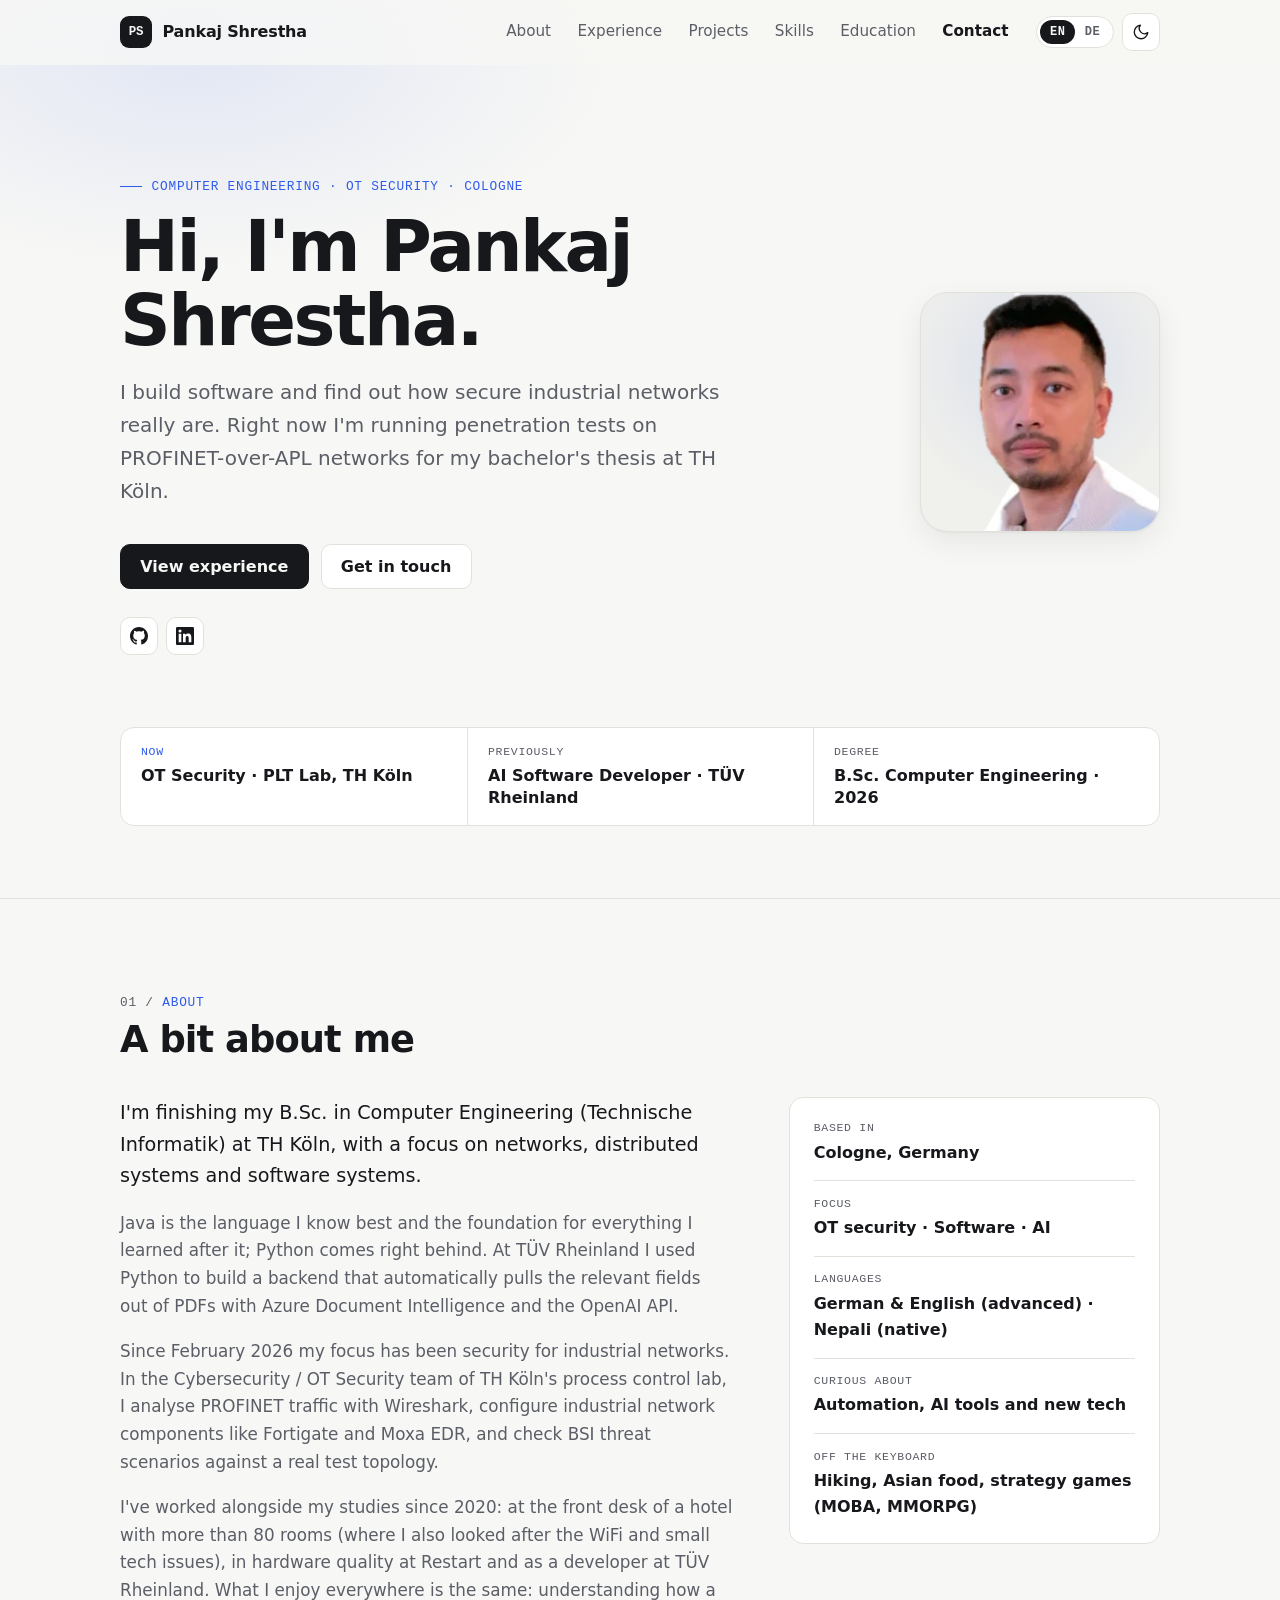
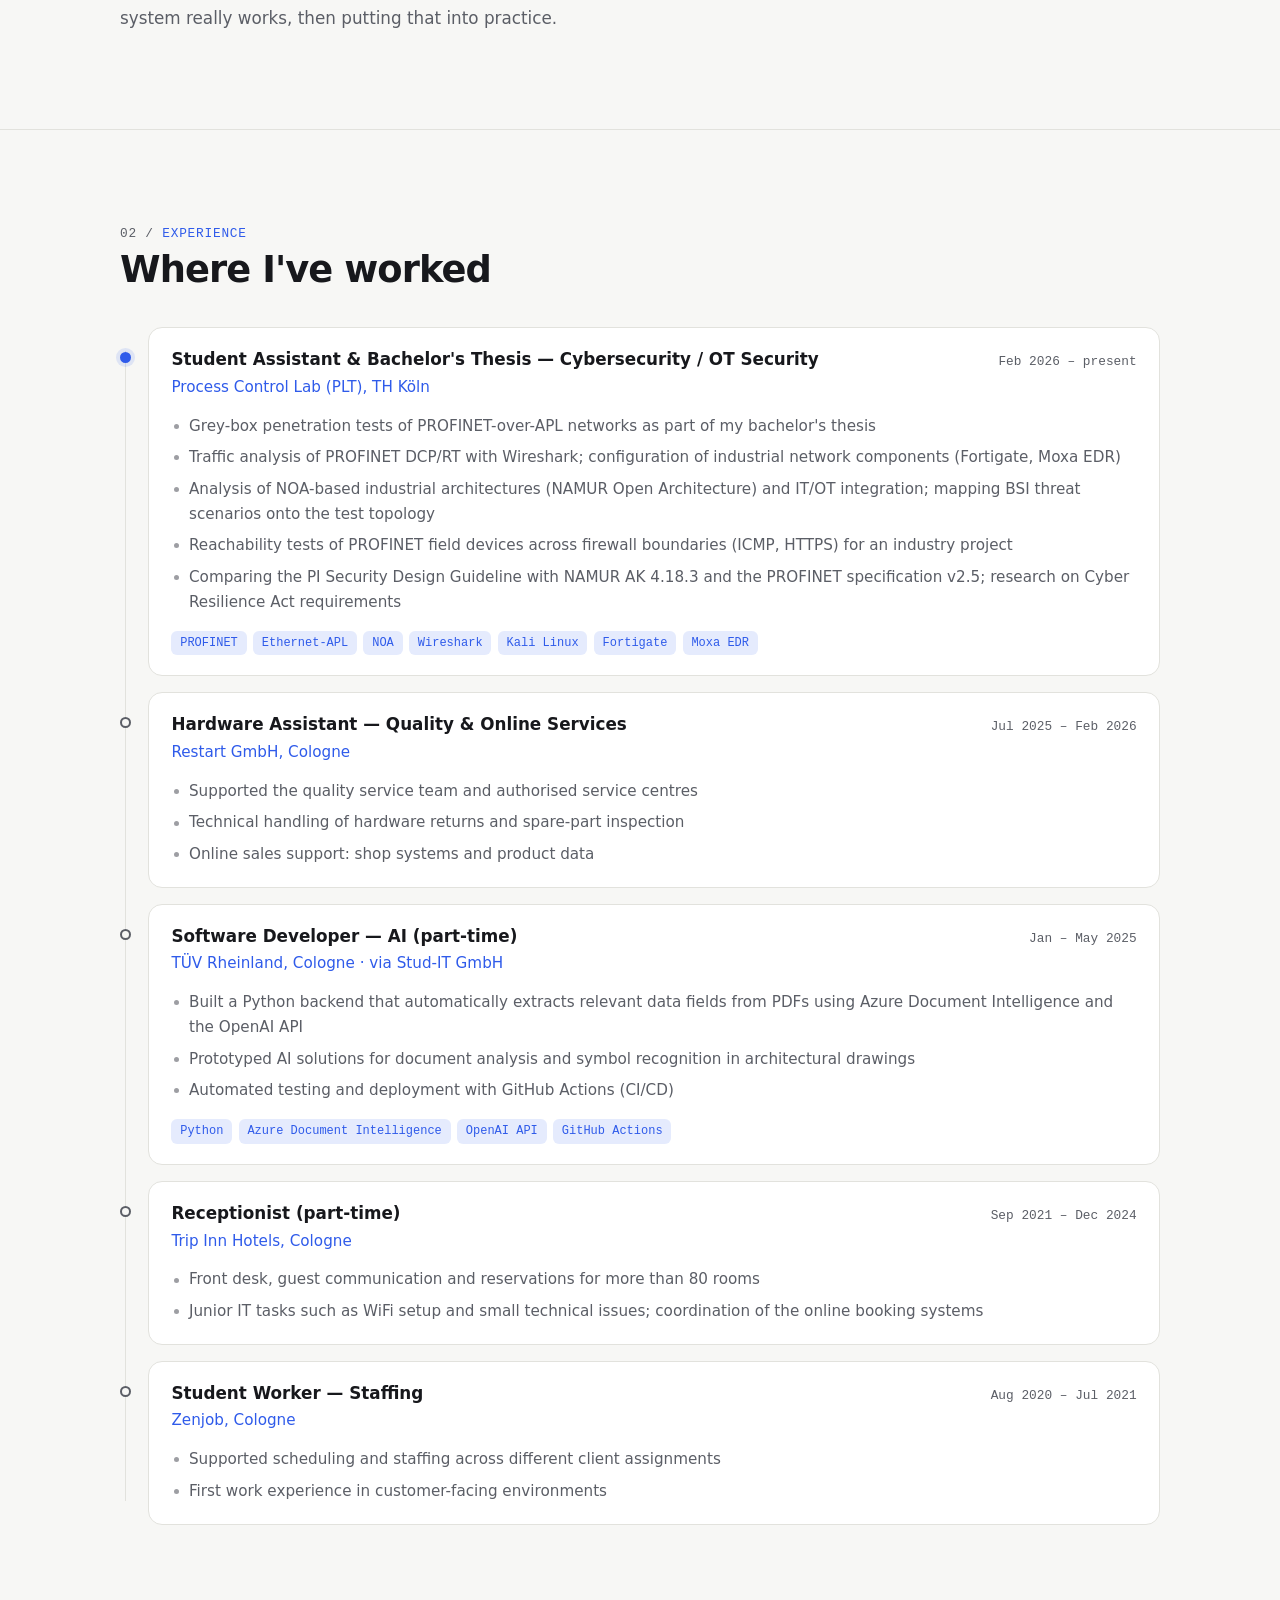
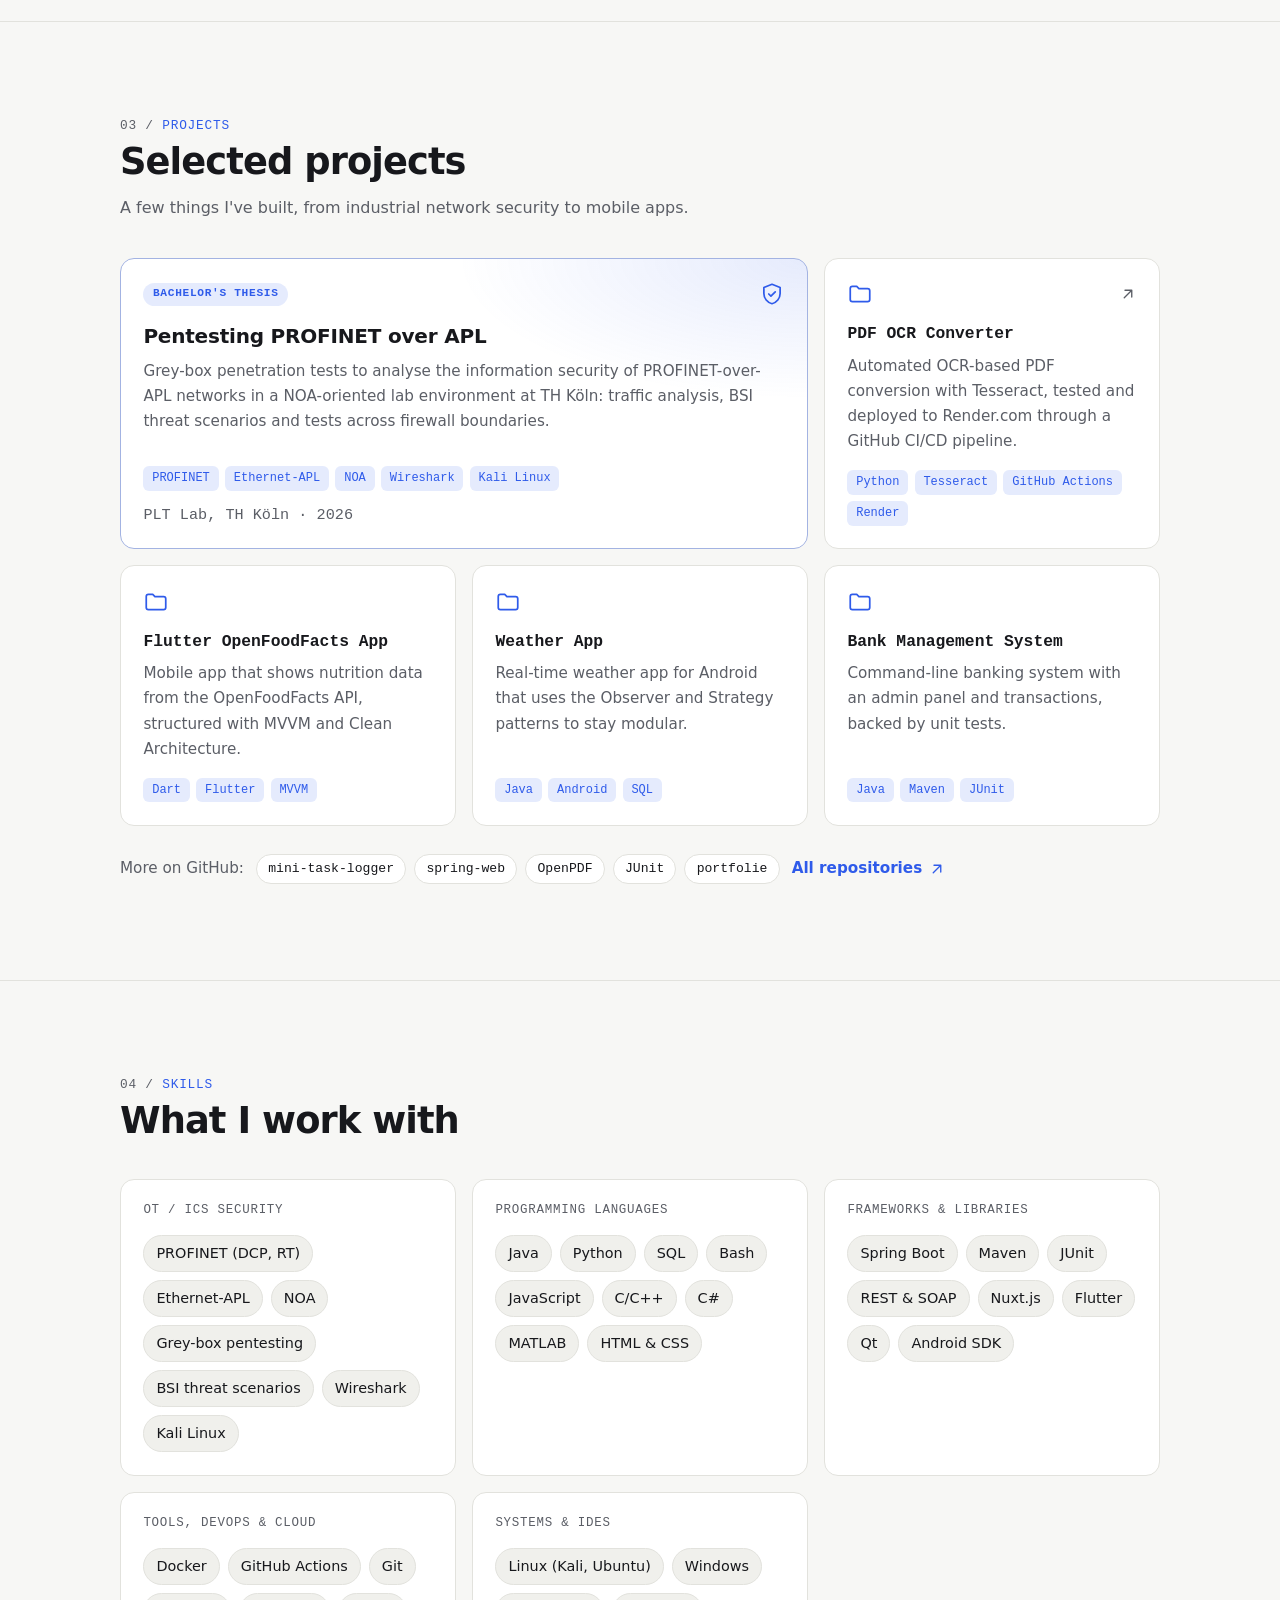
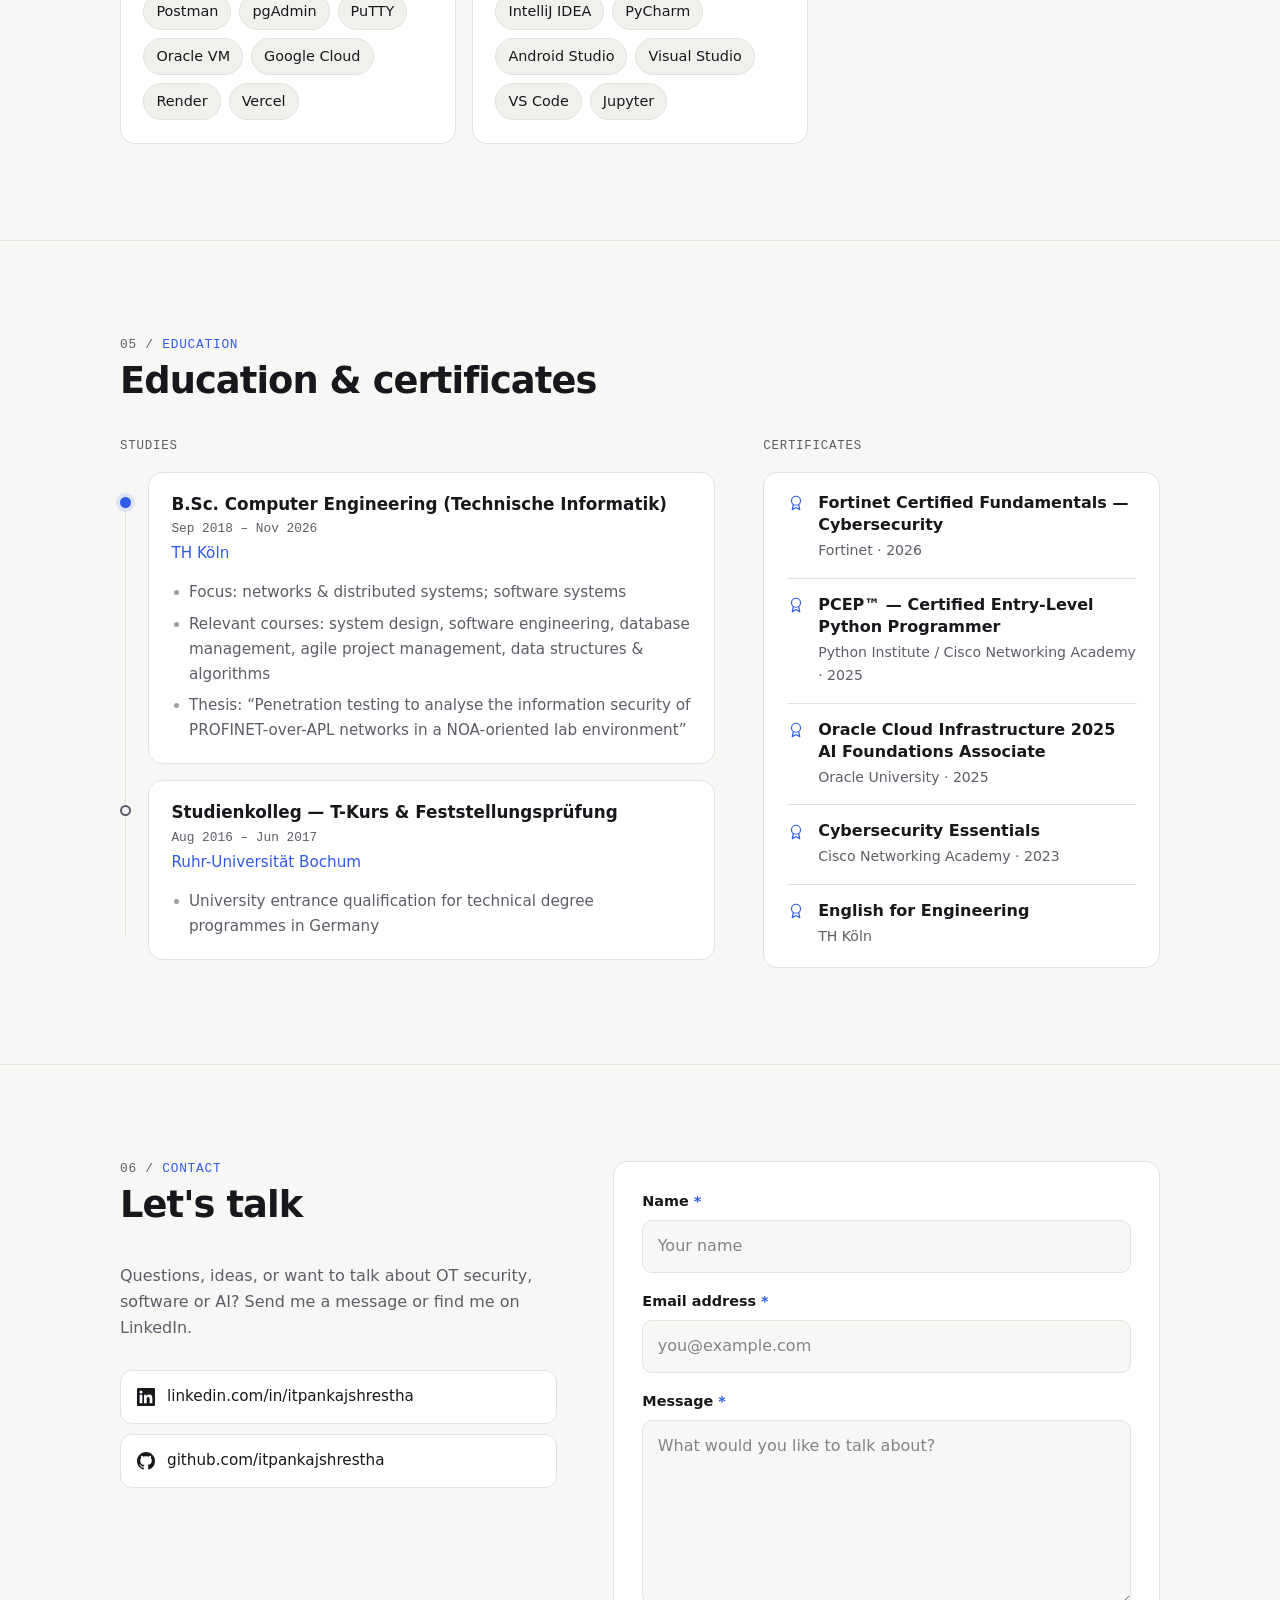
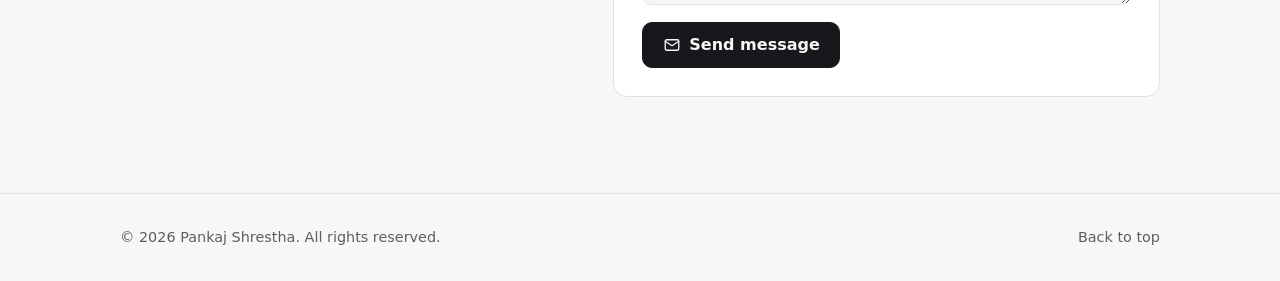
==== commit c1271ba4: "Add CV content: experience, education, certificates, photo - Hero: portrait photo and a short "now /" ====
--- a/index.html
+++ b/index.html
@@ -3,15 +3,15 @@
 <head>
     <meta charset="UTF-8">
     <meta name="viewport" content="width=device-width, initial-scale=1">
-    <title>Pankaj Shrestha — Computer Engineering Student</title>
-    <meta name="description" content="Portfolio of Pankaj Shrestha, Computer Engineering student at TH Köln: projects, skills and contact.">
+    <title>Pankaj Shrestha — Computer Engineering &amp; OT Security</title>
+    <meta name="description" content="Pankaj Shrestha, computer engineer from Cologne: OT security research at TH Köln, AI-assisted software, Java and Python.">
     <meta name="author" content="Pankaj Shrestha">
     <meta name="color-scheme" content="light dark">
     <meta name="theme-color" content="#f7f7f5" media="(prefers-color-scheme: light)">
     <meta name="theme-color" content="#0d0f13" media="(prefers-color-scheme: dark)">
-    <meta property="og:type" content="website">
-    <meta property="og:title" content="Pankaj Shrestha — Computer Engineering Student">
-    <meta property="og:description" content="Portfolio of Pankaj Shrestha, Computer Engineering student at TH Köln: projects, skills and contact.">
+    <meta property="og:type" content="profile">
+    <meta property="og:title" content="Pankaj Shrestha — Computer Engineering &amp; OT Security">
+    <meta property="og:description" content="Pankaj Shrestha, computer engineer from Cologne: OT security research at TH Köln, AI-assisted software, Java and Python.">
     <link rel="icon" href="data:image/svg+xml,%3Csvg xmlns='http://www.w3.org/2000/svg' viewBox='0 0 64 64'%3E%3Crect width='64' height='64' rx='14' fill='%2317181c'/%3E%3Ctext x='50%25' y='54%25' dominant-baseline='middle' text-anchor='middle' font-family='Menlo,Consolas,monospace' font-size='28' font-weight='700' fill='%23ffffff'%3EPS%3C/text%3E%3C/svg%3E">
     <script>
         /* Runs before first paint: picks theme and language so the page never flashes the wrong one. */
@@ -53,6 +53,8 @@
         <symbol id="i-menu" viewBox="0 0 24 24"><path fill="none" stroke="currentColor" stroke-width="1.8" stroke-linecap="round" d="M4 7h16M4 12h16M4 17h16"/></symbol>
         <symbol id="i-arrow" viewBox="0 0 24 24"><path fill="none" stroke="currentColor" stroke-width="1.8" stroke-linecap="round" stroke-linejoin="round" d="M7 17 17 7M8 7h9v9"/></symbol>
         <symbol id="i-folder" viewBox="0 0 24 24"><path fill="none" stroke="currentColor" stroke-width="1.6" stroke-linejoin="round" d="M3 7a2 2 0 0 1 2-2h4l2 2h8a2 2 0 0 1 2 2v8a2 2 0 0 1-2 2H5a2 2 0 0 1-2-2z"/></symbol>
+        <symbol id="i-shield" viewBox="0 0 24 24"><g fill="none" stroke="currentColor" stroke-width="1.6" stroke-linecap="round" stroke-linejoin="round"><path d="M12 3 4.5 6v5.5c0 4.6 3.2 8.4 7.5 9.5 4.3-1.1 7.5-4.9 7.5-9.5V6z"/><path d="m9 12 2 2 4-4"/></g></symbol>
+        <symbol id="i-award" viewBox="0 0 24 24"><g fill="none" stroke="currentColor" stroke-width="1.6" stroke-linecap="round" stroke-linejoin="round"><circle cx="12" cy="9" r="6"/><path d="m8.5 14-1.5 7 5-3 5 3-1.5-7"/></g></symbol>
     </svg>
 
     <a class="skip-link" href="#main" data-i18n="skip">Skip to content</a>
@@ -67,8 +69,10 @@
             <nav class="site-nav" id="site-nav" aria-label="Main navigation" data-i18n-attr="aria-label:nav.label">
                 <ul>
                     <li><a href="#about" data-i18n="nav.about">About</a></li>
+                    <li><a href="#experience" data-i18n="nav.experience">Experience</a></li>
                     <li><a href="#projects" data-i18n="nav.projects">Projects</a></li>
                     <li><a href="#skills" data-i18n="nav.skills">Skills</a></li>
+                    <li><a href="#education" data-i18n="nav.education">Education</a></li>
                     <li><a href="#contact" data-i18n="nav.contact">Contact</a></li>
                 </ul>
             </nav>
@@ -90,28 +94,54 @@
     </header>
 
     <main id="main">
+        <!-- ============================== Hero ============================== -->
         <section class="hero container" aria-labelledby="hero-title">
-            <p class="eyebrow" data-i18n="hero.eyebrow">Computer Engineering · TH Köln</p>
-            <h1 id="hero-title" data-i18n="hero.title">Hi, I'm Pankaj Shrestha.</h1>
-            <p class="lead" data-i18n="hero.lead">Computer Engineering student at TH Köln. I like turning theory into working software — mostly in Java, with Python and Vue along the way.</p>
-            <div class="hero-actions">
-                <a class="btn btn-primary" href="#projects" data-i18n="hero.ctaProjects">View projects</a>
-                <a class="btn" href="#contact" data-i18n="hero.ctaContact">Get in touch</a>
-            </div>
-            <ul class="socials">
-                <li>
-                    <a class="icon-btn" href="https://github.com/itpankajshrestha" target="_blank" rel="noopener noreferrer" aria-label="GitHub">
-                        <svg class="icon" aria-hidden="true"><use href="#i-github"/></svg>
-                    </a>
-                </li>
-                <li>
-                    <a class="icon-btn" href="https://www.linkedin.com/in/itpankajshrestha" target="_blank" rel="noopener noreferrer" aria-label="LinkedIn">
-                        <svg class="icon" aria-hidden="true"><use href="#i-linkedin"/></svg>
-                    </a>
-                </li>
-            </ul>
+            <div class="hero-text">
+                <p class="eyebrow" data-i18n="hero.eyebrow">Computer Engineering · OT Security · Cologne</p>
+                <h1 id="hero-title" data-i18n="hero.title">Hi, I'm Pankaj Shrestha.</h1>
+                <p class="lead" data-i18n="hero.lead">I build software and find out how secure industrial networks really are. Right now I'm running penetration tests on PROFINET-over-APL networks for my bachelor's thesis at TH Köln.</p>
+                <div class="hero-actions">
+                    <a class="btn btn-primary" href="#experience" data-i18n="hero.ctaExperience">View experience</a>
+                    <a class="btn" href="#contact" data-i18n="hero.ctaContact">Get in touch</a>
+                </div>
+                <ul class="socials">
+                    <li>
+                        <a class="icon-btn" href="https://github.com/itpankajshrestha" target="_blank" rel="noopener noreferrer" aria-label="GitHub">
+                            <svg class="icon" aria-hidden="true"><use href="#i-github"/></svg>
+                        </a>
+                    </li>
+                    <li>
+                        <a class="icon-btn" href="https://www.linkedin.com/in/itpankajshrestha" target="_blank" rel="noopener noreferrer" aria-label="LinkedIn">
+                            <svg class="icon" aria-hidden="true"><use href="#i-linkedin"/></svg>
+                        </a>
+                    </li>
+                </ul>
+            </div>
+
+            <div class="hero-photo">
+                <picture>
+                    <source srcset="assets/pankaj-shrestha.webp" type="image/webp">
+                    <img src="assets/pankaj-shrestha.png" width="256" height="256" alt="Portrait of Pankaj Shrestha" data-i18n-attr="alt:hero.photoAlt" fetchpriority="high">
+                </picture>
+            </div>
+
+            <dl class="highlights">
+                <div>
+                    <dt data-i18n="hero.nowLabel">Now</dt>
+                    <dd data-i18n="hero.nowValue">OT Security · PLT Lab, TH Köln</dd>
+                </div>
+                <div>
+                    <dt data-i18n="hero.prevLabel">Previously</dt>
+                    <dd data-i18n="hero.prevValue">AI Software Developer · TÜV Rheinland</dd>
+                </div>
+                <div>
+                    <dt data-i18n="hero.degreeLabel">Degree</dt>
+                    <dd data-i18n="hero.degreeValue">B.Sc. Computer Engineering · 2026</dd>
+                </div>
+            </dl>
         </section>
 
+        <!-- ============================== About ============================== -->
         <section class="section" id="about" aria-labelledby="about-title">
             <div class="container">
                 <header class="section-head reveal">
@@ -120,159 +150,408 @@
                 </header>
                 <div class="about-grid">
                     <div class="prose reveal">
-                        <p data-i18n="about.p1">I study Computer Engineering (Technische Informatik) at TH Köln.</p>
-                        <p data-i18n="about.p2">As a motivated student, I have built up broad programming skills, especially in Java, which is my core programming language.</p>
-                        <p data-i18n="about.p3">My studies are very hands-on, and I have proven my software development skills through successful projects and internships.</p>
-                        <p data-i18n="about.p4">With strong analytical skills and a deep understanding of algorithms and computer systems, I want to put theory into practice and keep growing professionally.</p>
+                        <p data-i18n="about.p1">I'm finishing my B.Sc. in Computer Engineering (Technische Informatik) at TH Köln, with a focus on networks, distributed systems and software systems.</p>
+                        <p data-i18n="about.p2">Java is the language I know best and the foundation for everything I learned after it; Python comes right behind. At TÜV Rheinland I used Python to build a backend that automatically pulls the relevant fields out of PDFs with Azure Document Intelligence and the OpenAI API.</p>
+                        <p data-i18n="about.p3">Since February 2026 my focus has been security for industrial networks. In the Cybersecurity / OT Security team of TH Köln's process control lab, I analyse PROFINET traffic with Wireshark, configure industrial network components like Fortigate and Moxa EDR, and check BSI threat scenarios against a real test topology.</p>
+                        <p data-i18n="about.p4">I've worked alongside my studies since 2020: at the front desk of a hotel with more than 80 rooms (where I also looked after the WiFi and small tech issues), in hardware quality at Restart and as a developer at TÜV Rheinland. What I enjoy everywhere is the same: understanding how a system really works, then putting that into practice.</p>
                     </div>
                     <dl class="facts reveal">
                         <div>
-                            <dt data-i18n="about.studyLabel">Studying</dt>
-                            <dd data-i18n="about.studyValue">Computer Engineering</dd>
-                        </div>
-                        <div>
-                            <dt data-i18n="about.uniLabel">University</dt>
-                            <dd>TH Köln</dd>
+                            <dt data-i18n="about.basedLabel">Based in</dt>
+                            <dd data-i18n="about.basedValue">Cologne, Germany</dd>
                         </div>
                         <div>
                             <dt data-i18n="about.focusLabel">Focus</dt>
-                            <dd data-i18n="about.focusValue">Java &amp; software development</dd>
+                            <dd data-i18n="about.focusValue">OT security · Software · AI</dd>
+                        </div>
+                        <div>
+                            <dt data-i18n="about.langLabel">Languages</dt>
+                            <dd data-i18n="about.langValue">German &amp; English (advanced) · Nepali (native)</dd>
+                        </div>
+                        <div>
+                            <dt data-i18n="about.curiousLabel">Curious about</dt>
+                            <dd data-i18n="about.curiousValue">Automation, AI tools and new tech</dd>
+                        </div>
+                        <div>
+                            <dt data-i18n="about.offLabel">Off the keyboard</dt>
+                            <dd data-i18n="about.offValue">Hiking, Asian food, strategy games (MOBA, MMORPG)</dd>
                         </div>
                     </dl>
                 </div>
             </div>
         </section>
 
+        <!-- ============================== Experience ============================== -->
+        <section class="section" id="experience" aria-labelledby="experience-title">
+            <div class="container">
+                <header class="section-head reveal">
+                    <p class="section-label" data-index="02" data-i18n="exp.label">Experience</p>
+                    <h2 class="section-title" id="experience-title" data-i18n="exp.title">Where I've worked</h2>
+                </header>
+                <ol class="timeline">
+                    <li class="reveal is-current">
+                        <article class="entry">
+                            <div class="entry-head">
+                                <h3 data-i18n="exp.plt.role">Student Assistant &amp; Bachelor's Thesis — Cybersecurity / OT Security</h3>
+                                <p class="entry-date" data-i18n="exp.plt.date">Feb 2026 – present</p>
+                            </div>
+                            <p class="entry-org" data-i18n="exp.plt.org">Process Control Lab (PLT), TH Köln</p>
+                            <ul class="bullets">
+                                <li data-i18n="exp.plt.b1">Grey-box penetration tests of PROFINET-over-APL networks as part of my bachelor's thesis</li>
+                                <li data-i18n="exp.plt.b2">Traffic analysis of PROFINET DCP/RT with Wireshark; configuration of industrial network components (Fortigate, Moxa EDR)</li>
+                                <li data-i18n="exp.plt.b3">Analysis of NOA-based industrial architectures (NAMUR Open Architecture) and IT/OT integration; mapping BSI threat scenarios onto the test topology</li>
+                                <li data-i18n="exp.plt.b4">Reachability tests of PROFINET field devices across firewall boundaries (ICMP, HTTPS) for an industry project</li>
+                                <li data-i18n="exp.plt.b5">Comparing the PI Security Design Guideline with NAMUR AK 4.18.3 and the PROFINET specification v2.5; research on Cyber Resilience Act requirements</li>
+                            </ul>
+                            <ul class="tags">
+                                <li>PROFINET</li>
+                                <li>Ethernet-APL</li>
+                                <li>NOA</li>
+                                <li>Wireshark</li>
+                                <li>Kali Linux</li>
+                                <li>Fortigate</li>
+                                <li>Moxa EDR</li>
+                            </ul>
+                        </article>
+                    </li>
+                    <li class="reveal">
+                        <article class="entry">
+                            <div class="entry-head">
+                                <h3 data-i18n="exp.restart.role">Hardware Assistant — Quality &amp; Online Services</h3>
+                                <p class="entry-date" data-i18n="exp.restart.date">Jul 2025 – Feb 2026</p>
+                            </div>
+                            <p class="entry-org" data-i18n="exp.restart.org">Restart GmbH, Cologne</p>
+                            <ul class="bullets">
+                                <li data-i18n="exp.restart.b1">Supported the quality service team and authorised service centres</li>
+                                <li data-i18n="exp.restart.b2">Technical handling of hardware returns and spare-part inspection</li>
+                                <li data-i18n="exp.restart.b3">Online sales support: shop systems and product data</li>
+                            </ul>
+                        </article>
+                    </li>
+                    <li class="reveal">
+                        <article class="entry">
+                            <div class="entry-head">
+                                <h3 data-i18n="exp.tuv.role">Software Developer — AI (part-time)</h3>
+                                <p class="entry-date" data-i18n="exp.tuv.date">Jan – May 2025</p>
+                            </div>
+                            <p class="entry-org" data-i18n="exp.tuv.org">TÜV Rheinland, Cologne · via Stud-IT GmbH</p>
+                            <ul class="bullets">
+                                <li data-i18n="exp.tuv.b1">Built a Python backend that automatically extracts relevant data fields from PDFs using Azure Document Intelligence and the OpenAI API</li>
+                                <li data-i18n="exp.tuv.b2">Prototyped AI solutions for document analysis and symbol recognition in architectural drawings</li>
+                                <li data-i18n="exp.tuv.b3">Automated testing and deployment with GitHub Actions (CI/CD)</li>
+                            </ul>
+                            <ul class="tags">
+                                <li>Python</li>
+                                <li>Azure Document Intelligence</li>
+                                <li>OpenAI API</li>
+                                <li>GitHub Actions</li>
+                            </ul>
+                        </article>
+                    </li>
+                    <li class="reveal">
+                        <article class="entry">
+                            <div class="entry-head">
+                                <h3 data-i18n="exp.hotel.role">Receptionist (part-time)</h3>
+                                <p class="entry-date" data-i18n="exp.hotel.date">Sep 2021 – Dec 2024</p>
+                            </div>
+                            <p class="entry-org" data-i18n="exp.hotel.org">Trip Inn Hotels, Cologne</p>
+                            <ul class="bullets">
+                                <li data-i18n="exp.hotel.b1">Front desk, guest communication and reservations for more than 80 rooms</li>
+                                <li data-i18n="exp.hotel.b2">Junior IT tasks such as WiFi setup and small technical issues; coordination of the online booking systems</li>
+                            </ul>
+                        </article>
+                    </li>
+                    <li class="reveal">
+                        <article class="entry">
+                            <div class="entry-head">
+                                <h3 data-i18n="exp.zenjob.role">Student Worker — Staffing</h3>
+                                <p class="entry-date" data-i18n="exp.zenjob.date">Aug 2020 – Jul 2021</p>
+                            </div>
+                            <p class="entry-org" data-i18n="exp.zenjob.org">Zenjob, Cologne</p>
+                            <ul class="bullets">
+                                <li data-i18n="exp.zenjob.b1">Supported scheduling and staffing across different client assignments</li>
+                                <li data-i18n="exp.zenjob.b2">First work experience in customer-facing environments</li>
+                            </ul>
+                        </article>
+                    </li>
+                </ol>
+            </div>
+        </section>
+
+        <!-- ============================== Projects ============================== -->
         <section class="section" id="projects" aria-labelledby="projects-title">
             <div class="container">
                 <header class="section-head reveal">
-                    <p class="section-label" data-index="02" data-i18n="projects.label">Projects</p>
+                    <p class="section-label" data-index="03" data-i18n="projects.label">Projects</p>
                     <h2 class="section-title" id="projects-title" data-i18n="projects.title">Selected projects</h2>
-                    <p class="section-intro" data-i18n="projects.intro">A selection of my repositories on GitHub.</p>
+                    <p class="section-intro" data-i18n="projects.intro">A few things I've built, from industrial network security to mobile apps.</p>
                 </header>
                 <ul class="project-grid">
+                    <li class="featured reveal">
+                        <article class="project-card">
+                            <div class="project-top">
+                                <span class="badge" data-i18n="projects.thesisBadge">Bachelor's thesis</span>
+                                <svg class="icon icon-lg" aria-hidden="true"><use href="#i-shield"/></svg>
+                            </div>
+                            <h3 data-i18n="projects.thesis.title">Pentesting PROFINET over APL</h3>
+                            <p class="desc" data-i18n="projects.thesis.desc">Grey-box penetration tests to analyse the information security of PROFINET-over-APL networks in a NOA-oriented lab environment at TH Köln: traffic analysis, BSI threat scenarios and tests across firewall boundaries.</p>
+                            <ul class="tags">
+                                <li>PROFINET</li>
+                                <li>Ethernet-APL</li>
+                                <li>NOA</li>
+                                <li>Wireshark</li>
+                                <li>Kali Linux</li>
+                            </ul>
+                            <p class="project-meta" data-i18n="projects.thesis.where">PLT Lab, TH Köln · 2026</p>
+                        </article>
+                    </li>
+                    <li class="reveal">
+                        <article class="project-card is-link">
+                            <div class="project-top">
+                                <svg class="icon icon-lg" aria-hidden="true"><use href="#i-folder"/></svg>
+                                <svg class="icon arrow" aria-hidden="true"><use href="#i-arrow"/></svg>
+                            </div>
+                            <h3><a href="https://github.com/itpankajshrestha/selectable-pdf" target="_blank" rel="noopener noreferrer"><span data-i18n="projects.ocr.title">PDF OCR Converter</span></a></h3>
+                            <p class="desc" data-i18n="projects.ocr.desc">Automated OCR-based PDF conversion with Tesseract, tested and deployed to Render.com through a GitHub CI/CD pipeline.</p>
+                            <ul class="tags">
+                                <li>Python</li>
+                                <li>Tesseract</li>
+                                <li>GitHub Actions</li>
+                                <li>Render</li>
+                            </ul>
+                        </article>
+                    </li>
                     <li class="reveal">
                         <article class="project-card">
                             <div class="project-top">
                                 <svg class="icon icon-lg" aria-hidden="true"><use href="#i-folder"/></svg>
-                                <svg class="icon arrow" aria-hidden="true"><use href="#i-arrow"/></svg>
-                            </div>
-                            <h3><a href="https://github.com/itpankajshrestha/mini-task-logger" target="_blank" rel="noopener noreferrer">mini-task-logger</a></h3>
-                            <p data-i18n="projects.miniTaskLogger">A small Vue app for logging tasks.</p>
-                            <p class="project-meta"><span class="lang-dot" style="--dot:#41b883">Vue</span></p>
+                            </div>
+                            <h3 data-i18n="projects.flutter.title">Flutter OpenFoodFacts App</h3>
+                            <p class="desc" data-i18n="projects.flutter.desc">Mobile app that shows nutrition data from the OpenFoodFacts API, structured with MVVM and Clean Architecture.</p>
+                            <ul class="tags">
+                                <li>Dart</li>
+                                <li>Flutter</li>
+                                <li>MVVM</li>
+                            </ul>
                         </article>
                     </li>
                     <li class="reveal">
                         <article class="project-card">
                             <div class="project-top">
                                 <svg class="icon icon-lg" aria-hidden="true"><use href="#i-folder"/></svg>
-                                <svg class="icon arrow" aria-hidden="true"><use href="#i-arrow"/></svg>
-                            </div>
-                            <h3><a href="https://github.com/itpankajshrestha/selectable-pdf" target="_blank" rel="noopener noreferrer">selectable-pdf</a></h3>
-                            <p data-i18n="projects.selectablePdf">A Python project for producing PDFs with selectable text.</p>
-                            <p class="project-meta"><span class="lang-dot" style="--dot:#3572a5">Python</span></p>
+                            </div>
+                            <h3 data-i18n="projects.weather.title">Weather App</h3>
+                            <p class="desc" data-i18n="projects.weather.desc">Real-time weather app for Android that uses the Observer and Strategy patterns to stay modular.</p>
+                            <ul class="tags">
+                                <li>Java</li>
+                                <li>Android</li>
+                                <li>SQL</li>
+                            </ul>
                         </article>
                     </li>
                     <li class="reveal">
                         <article class="project-card">
                             <div class="project-top">
                                 <svg class="icon icon-lg" aria-hidden="true"><use href="#i-folder"/></svg>
-                                <svg class="icon arrow" aria-hidden="true"><use href="#i-arrow"/></svg>
-                            </div>
-                            <h3><a href="https://github.com/itpankajshrestha/spring-web" target="_blank" rel="noopener noreferrer">spring-web</a></h3>
-                            <p data-i18n="projects.springWeb">A Java web application built with the Spring framework.</p>
-                            <p class="project-meta"><span class="lang-dot" style="--dot:#b07219">Java</span></p>
-                        </article>
-                    </li>
-                    <li class="reveal">
-                        <article class="project-card">
-                            <div class="project-top">
-                                <svg class="icon icon-lg" aria-hidden="true"><use href="#i-folder"/></svg>
-                                <svg class="icon arrow" aria-hidden="true"><use href="#i-arrow"/></svg>
-                            </div>
-                            <h3><a href="https://github.com/itpankajshrestha/OpenPDF" target="_blank" rel="noopener noreferrer">OpenPDF</a></h3>
-                            <p data-i18n="projects.openPdf">A Python project for opening and working with PDF files.</p>
-                            <p class="project-meta"><span class="lang-dot" style="--dot:#3572a5">Python</span></p>
-                        </article>
-                    </li>
-                    <li class="reveal">
-                        <article class="project-card">
-                            <div class="project-top">
-                                <svg class="icon icon-lg" aria-hidden="true"><use href="#i-folder"/></svg>
-                                <svg class="icon arrow" aria-hidden="true"><use href="#i-arrow"/></svg>
-                            </div>
-                            <h3><a href="https://github.com/itpankajshrestha/JUnit" target="_blank" rel="noopener noreferrer">JUnit</a></h3>
-                            <p data-i18n="projects.junit">Unit testing in Java with JUnit.</p>
-                            <p class="project-meta"><span class="lang-dot" style="--dot:#b07219">Java</span></p>
-                        </article>
-                    </li>
-                    <li class="reveal">
-                        <article class="project-card">
-                            <div class="project-top">
-                                <svg class="icon icon-lg" aria-hidden="true"><use href="#i-folder"/></svg>
-                                <svg class="icon arrow" aria-hidden="true"><use href="#i-arrow"/></svg>
-                            </div>
-                            <h3><a href="https://github.com/itpankajshrestha/portfolie" target="_blank" rel="noopener noreferrer">portfolie</a></h3>
-                            <p data-i18n="projects.portfolio">This website: a bilingual (English/German) portfolio in plain HTML, CSS and JavaScript, deployed with GitHub Pages.</p>
-                            <p class="project-meta"><span class="lang-dot" style="--dot:#e34c26">HTML · CSS · JS</span></p>
+                            </div>
+                            <h3 data-i18n="projects.bank.title">Bank Management System</h3>
+                            <p class="desc" data-i18n="projects.bank.desc">Command-line banking system with an admin panel and transactions, backed by unit tests.</p>
+                            <ul class="tags">
+                                <li>Java</li>
+                                <li>Maven</li>
+                                <li>JUnit</li>
+                            </ul>
                         </article>
                     </li>
                 </ul>
-                <p class="more-link reveal">
-                    <a href="https://github.com/itpankajshrestha?tab=repositories" target="_blank" rel="noopener noreferrer">
-                        <span data-i18n="projects.all">All repositories on GitHub</span>
+                <div class="repo-row reveal">
+                    <span data-i18n="projects.more">More on GitHub:</span>
+                    <ul class="repo-list">
+                        <li><a href="https://github.com/itpankajshrestha/mini-task-logger" target="_blank" rel="noopener noreferrer">mini-task-logger</a></li>
+                        <li><a href="https://github.com/itpankajshrestha/spring-web" target="_blank" rel="noopener noreferrer">spring-web</a></li>
+                        <li><a href="https://github.com/itpankajshrestha/OpenPDF" target="_blank" rel="noopener noreferrer">OpenPDF</a></li>
+                        <li><a href="https://github.com/itpankajshrestha/JUnit" target="_blank" rel="noopener noreferrer">JUnit</a></li>
+                        <li><a href="https://github.com/itpankajshrestha/portfolie" target="_blank" rel="noopener noreferrer">portfolie</a></li>
+                    </ul>
+                    <a class="more-link" href="https://github.com/itpankajshrestha?tab=repositories" target="_blank" rel="noopener noreferrer">
+                        <span data-i18n="projects.all">All repositories</span>
                         <svg class="icon" aria-hidden="true"><use href="#i-arrow"/></svg>
                     </a>
-                </p>
+                </div>
             </div>
         </section>
 
+        <!-- ============================== Skills ============================== -->
         <section class="section" id="skills" aria-labelledby="skills-title">
             <div class="container">
                 <header class="section-head reveal">
-                    <p class="section-label" data-index="03" data-i18n="skills.label">Skills</p>
+                    <p class="section-label" data-index="04" data-i18n="skills.label">Skills</p>
                     <h2 class="section-title" id="skills-title" data-i18n="skills.title">What I work with</h2>
                 </header>
                 <div class="skills-grid">
+                    <div class="skill-group skill-group-accent reveal">
+                        <h3 data-i18n="skills.ot">OT / ICS security</h3>
+                        <ul class="chips">
+                            <li>PROFINET (DCP, RT)</li>
+                            <li>Ethernet-APL</li>
+                            <li>NOA</li>
+                            <li data-i18n="skills.greybox">Grey-box pentesting</li>
+                            <li data-i18n="skills.bsi">BSI threat scenarios</li>
+                            <li>Wireshark</li>
+                            <li>Kali Linux</li>
+                        </ul>
+                    </div>
                     <div class="skill-group reveal">
-                        <h3 data-i18n="skills.languages">Languages</h3>
+                        <h3 data-i18n="skills.languages">Programming languages</h3>
                         <ul class="chips">
                             <li>Java</li>
                             <li>Python</li>
+                            <li>SQL</li>
+                            <li>Bash</li>
                             <li>JavaScript</li>
+                            <li>C/C++</li>
+                            <li>C#</li>
+                            <li>MATLAB</li>
                             <li>HTML &amp; CSS</li>
                         </ul>
                     </div>
                     <div class="skill-group reveal">
-                        <h3 data-i18n="skills.tools">Frameworks &amp; tools</h3>
+                        <h3 data-i18n="skills.frameworks">Frameworks &amp; libraries</h3>
                         <ul class="chips">
-                            <li>Spring</li>
-                            <li>Vue.js</li>
+                            <li>Spring Boot</li>
+                            <li>Maven</li>
                             <li>JUnit</li>
-                            <li>Git &amp; GitHub</li>
+                            <li>REST &amp; SOAP</li>
+                            <li>Nuxt.js</li>
+                            <li>Flutter</li>
+                            <li>Qt</li>
+                            <li>Android SDK</li>
                         </ul>
                     </div>
                     <div class="skill-group reveal">
-                        <h3 data-i18n="skills.fundamentals">Fundamentals</h3>
+                        <h3 data-i18n="skills.tools">Tools, DevOps &amp; cloud</h3>
                         <ul class="chips">
-                            <li data-i18n="skills.algorithms">Algorithms &amp; data structures</li>
-                            <li data-i18n="skills.oop">Object-oriented programming</li>
-                            <li data-i18n="skills.testing">Software testing</li>
-                            <li data-i18n="skills.architecture">Computer architecture</li>
+                            <li>Docker</li>
+                            <li>GitHub Actions</li>
+                            <li>Git</li>
+                            <li>Postman</li>
+                            <li>pgAdmin</li>
+                            <li>PuTTY</li>
+                            <li>Oracle VM</li>
+                            <li>Google Cloud</li>
+                            <li>Render</li>
+                            <li>Vercel</li>
                         </ul>
                     </div>
+                    <div class="skill-group reveal">
+                        <h3 data-i18n="skills.systems">Systems &amp; IDEs</h3>
+                        <ul class="chips">
+                            <li>Linux (Kali, Ubuntu)</li>
+                            <li>Windows</li>
+                            <li>IntelliJ IDEA</li>
+                            <li>PyCharm</li>
+                            <li>Android Studio</li>
+                            <li>Visual Studio</li>
+                            <li>VS Code</li>
+                            <li>Jupyter</li>
+                        </ul>
+                    </div>
                 </div>
             </div>
         </section>
 
+        <!-- ============================== Education ============================== -->
+        <section class="section" id="education" aria-labelledby="education-title">
+            <div class="container">
+                <header class="section-head reveal">
+                    <p class="section-label" data-index="05" data-i18n="edu.label">Education</p>
+                    <h2 class="section-title" id="education-title" data-i18n="edu.title">Education &amp; certificates</h2>
+                </header>
+                <div class="edu-grid">
+                    <div>
+                        <h3 class="sub-title reveal" data-i18n="edu.studies">Studies</h3>
+                        <ol class="timeline">
+                            <li class="reveal is-current">
+                                <article class="entry">
+                                    <div class="entry-head">
+                                        <h4 data-i18n="edu.bsc.role">B.Sc. Computer Engineering (Technische Informatik)</h4>
+                                        <p class="entry-date" data-i18n="edu.bsc.date">Sep 2018 – Nov 2026</p>
+                                    </div>
+                                    <p class="entry-org">TH Köln</p>
+                                    <ul class="bullets">
+                                        <li data-i18n="edu.bsc.b1">Focus: networks &amp; distributed systems; software systems</li>
+                                        <li data-i18n="edu.bsc.b2">Relevant courses: system design, software engineering, database management, agile project management, data structures &amp; algorithms</li>
+                                        <li data-i18n="edu.bsc.b3">Thesis: “Penetration testing to analyse the information security of PROFINET-over-APL networks in a NOA-oriented lab environment”</li>
+                                    </ul>
+                                </article>
+                            </li>
+                            <li class="reveal">
+                                <article class="entry">
+                                    <div class="entry-head">
+                                        <h4 data-i18n="edu.kolleg.role">Studienkolleg — T-Kurs &amp; Feststellungsprüfung</h4>
+                                        <p class="entry-date" data-i18n="edu.kolleg.date">Aug 2016 – Jun 2017</p>
+                                    </div>
+                                    <p class="entry-org">Ruhr-Universität Bochum</p>
+                                    <ul class="bullets">
+                                        <li data-i18n="edu.kolleg.b1">University entrance qualification for technical degree programmes in Germany</li>
+                                    </ul>
+                                </article>
+                            </li>
+                        </ol>
+                    </div>
+                    <div>
+                        <h3 class="sub-title reveal" data-i18n="edu.certs">Certificates</h3>
+                        <ul class="certs reveal">
+                            <li>
+                                <svg class="icon" aria-hidden="true"><use href="#i-award"/></svg>
+                                <div>
+                                    <p class="cert-name">Fortinet Certified Fundamentals — Cybersecurity</p>
+                                    <p class="cert-meta">Fortinet · 2026</p>
+                                </div>
+                            </li>
+                            <li>
+                                <svg class="icon" aria-hidden="true"><use href="#i-award"/></svg>
+                                <div>
+                                    <p class="cert-name">PCEP™ — Certified Entry-Level Python Programmer</p>
+                                    <p class="cert-meta">Python Institute / Cisco Networking Academy · 2025</p>
+                                </div>
+                            </li>
+                            <li>
+                                <svg class="icon" aria-hidden="true"><use href="#i-award"/></svg>
+                                <div>
+                                    <p class="cert-name">Oracle Cloud Infrastructure 2025 AI Foundations Associate</p>
+                                    <p class="cert-meta">Oracle University · 2025</p>
+                                </div>
+                            </li>
+                            <li>
+                                <svg class="icon" aria-hidden="true"><use href="#i-award"/></svg>
+                                <div>
+                                    <p class="cert-name">Cybersecurity Essentials</p>
+                                    <p class="cert-meta">Cisco Networking Academy · 2023</p>
+                                </div>
+                            </li>
+                            <li>
+                                <svg class="icon" aria-hidden="true"><use href="#i-award"/></svg>
+                                <div>
+                                    <p class="cert-name">English for Engineering</p>
+                                    <p class="cert-meta">TH Köln</p>
+                                </div>
+                            </li>
+                        </ul>
+                    </div>
+                </div>
+            </div>
+        </section>
+
+        <!-- ============================== Contact ============================== -->
         <section class="section" id="contact" aria-labelledby="contact-title">
             <div class="container contact-grid">
                 <div class="reveal">
                     <header class="section-head">
-                        <p class="section-label" data-index="04" data-i18n="contact.label">Contact</p>
+                        <p class="section-label" data-index="06" data-i18n="contact.label">Contact</p>
                         <h2 class="section-title" id="contact-title" data-i18n="contact.title">Let's talk</h2>
                     </header>
-                    <p class="section-intro" data-i18n="contact.intro">Have a question, an internship opportunity or just want to say hello? Send me a message or reach out on LinkedIn.</p>
+                    <p class="section-intro" data-i18n="contact.intro">Questions, ideas, or want to talk about OT security, software or AI? Send me a message or find me on LinkedIn.</p>
                     <ul class="contact-links">
                         <li>
                             <a href="https://www.linkedin.com/in/itpankajshrestha" target="_blank" rel="noopener noreferrer">
--- a/styles.css
+++ b/styles.css
@@ -87,6 +87,20 @@
     -webkit-font-smoothing: antialiased;
     -moz-osx-font-smoothing: grayscale;
     overflow-x: hidden;
+    overflow-wrap: break-word;
+}
+
+/* German has long compound words; let running text break them properly. */
+:root[lang="de"] .lead,
+:root[lang="de"] .prose p,
+:root[lang="de"] .section-intro,
+:root[lang="de"] .bullets li,
+:root[lang="de"] .project-card .desc,
+:root[lang="de"] .entry h3,
+:root[lang="de"] .entry h4,
+:root[lang="de"] .facts dd {
+    -webkit-hyphens: auto;
+    hyphens: auto;
 }
 
 /* While a non-English page is being translated, hide it for a moment instead of
@@ -115,7 +129,8 @@
     color: var(--text);
 }
 
-ul {
+ul,
+ol {
     list-style: none;
     margin: 0;
     padding: 0;
@@ -324,7 +339,67 @@
 }
 
 .hero {
-    padding: clamp(3.5rem, 11vw, 7.5rem) 0 clamp(3rem, 8vw, 5.5rem);
+    display: grid;
+    grid-template-columns: minmax(0, 1fr) auto;
+    align-items: center;
+    gap: clamp(2rem, 6vw, 4.5rem);
+    padding: clamp(3rem, 9vw, 6.5rem) 0 clamp(3rem, 7vw, 4.5rem);
+}
+
+.hero-photo {
+    position: relative;
+    width: clamp(180px, 22vw, 240px);
+    aspect-ratio: 1;
+    overflow: hidden;
+    border: 1px solid var(--border);
+    border-radius: 28px;
+    background:
+        radial-gradient(circle at 50% 30%, var(--accent-soft), transparent 70%),
+        var(--surface-2);
+    box-shadow: var(--shadow);
+}
+
+.hero-photo img {
+    width: 100%;
+    height: 100%;
+    object-fit: cover;
+    object-position: center top;
+}
+
+.highlights {
+    grid-column: 1 / -1;
+    display: grid;
+    grid-template-columns: repeat(3, minmax(0, 1fr));
+    margin: 0;
+    border: 1px solid var(--border);
+    border-radius: var(--radius);
+    background: var(--surface);
+}
+
+.highlights div {
+    padding: 1rem 1.25rem;
+    border-left: 1px solid var(--border);
+}
+
+.highlights div:first-child {
+    border-left: 0;
+}
+
+.highlights dt {
+    color: var(--muted);
+    font: 500 0.72rem/1.4 var(--font-mono);
+    letter-spacing: 0.06em;
+    text-transform: uppercase;
+}
+
+.highlights div:first-child dt {
+    color: var(--accent);
+}
+
+.highlights dd {
+    margin: 0.25rem 0 0;
+    font-weight: 600;
+    line-height: 1.4;
 }
 
 .eyebrow {
@@ -512,12 +587,169 @@
     font-weight: 600;
 }
 
+/* Experience & education timeline */
+
+.timeline {
+    position: relative;
+    display: grid;
+    grid-template-columns: minmax(0, 1fr);
+    gap: 1rem;
+}
+
+.timeline::before {
+    content: "";
+    position: absolute;
+    top: 1.5rem;
+    bottom: 1.5rem;
+    left: 5px;
+    width: 1px;
+    background: var(--border);
+}
+
+.timeline > li {
+    position: relative;
+    padding-left: 1.75rem;
+}
+
+.timeline > li::before {
+    content: "";
+    position: absolute;
+    top: 1.55rem;
+    left: 0;
+    width: 11px;
+    height: 11px;
+    border: 2px solid var(--muted);
+    border-radius: 50%;
+    background: var(--bg);
+}
+
+.timeline > li.is-current::before {
+    border-color: var(--accent);
+    background: var(--accent);
+    box-shadow: 0 0 0 4px var(--accent-soft);
+}
+
+.entry {
+    padding: 1.25rem 1.4rem;
+    border: 1px solid var(--border);
+    border-radius: var(--radius);
+    background: var(--surface);
+}
+
+.entry-head {
+    display: flex;
+    flex-wrap: wrap;
+    align-items: baseline;
+    justify-content: space-between;
+    gap: 0.25rem 1rem;
+}
+
+.entry h3,
+.entry h4 {
+    margin: 0;
+    font-size: 1.05rem;
+    line-height: 1.4;
+}
+
+.entry-date {
+    margin: 0;
+    color: var(--muted);
+    font: 500 0.8rem/1.4 var(--font-mono);
+    white-space: nowrap;
+}
+
+.entry-org {
+    margin: 0.2rem 0 0;
+    color: var(--accent);
+    font-size: 0.95rem;
+    font-weight: 500;
+}
+
+.bullets {
+    display: grid;
+    gap: 0.4rem;
+    margin-top: 0.85rem;
+}
+
+.bullets li {
+    position: relative;
+    padding-left: 1.1rem;
+    color: var(--muted);
+    font-size: 0.95rem;
+}
+
+.bullets li::before {
+    content: "";
+    position: absolute;
+    top: 0.68em;
+    left: 0.15rem;
+    width: 5px;
+    height: 5px;
+    border-radius: 50%;
+    background: var(--muted);
+    opacity: 0.6;
+}
+
+.tags {
+    display: flex;
+    flex-wrap: wrap;
+    gap: 0.4rem;
+    margin-top: 1rem;
+}
+
+.tags li {
+    padding: 0.32rem 0.55rem;
+    border-radius: 6px;
+    background: var(--accent-soft);
+    color: var(--accent);
+    font: 500 0.75rem/1.2 var(--font-mono);
+}
+
 /* Projects */
 
 .project-grid {
     display: grid;
-    grid-template-columns: repeat(auto-fill, minmax(min(100%, 290px), 1fr));
+    grid-template-columns: minmax(0, 1fr);
     gap: 1rem;
+}
+
+@media (min-width: 640px) {
+    .project-grid {
+        grid-template-columns: repeat(2, minmax(0, 1fr));
+    }
+
+    .project-grid .featured {
+        grid-column: span 2;
+    }
+}
+
+@media (min-width: 940px) {
+    .project-grid {
+        grid-template-columns: repeat(3, minmax(0, 1fr));
+    }
+}
+
+.badge {
+    padding: 0.3rem 0.6rem;
+    border-radius: 999px;
+    background: var(--accent-soft);
+    color: var(--accent);
+    font: 600 0.7rem/1.2 var(--font-mono);
+    letter-spacing: 0.06em;
+    text-transform: uppercase;
+}
+
+.featured .project-card {
+    border-color: color-mix(in srgb, var(--accent) 35%, var(--border));
+    background:
+        radial-gradient(500px 200px at 100% 0%, var(--accent-soft), transparent 70%),
+        var(--surface);
+}
+
+.featured .project-card h3 {
+    font-family: var(--font-sans);
+    font-size: 1.25rem;
+    letter-spacing: -0.01em;
 }
 
 .project-card {
@@ -533,8 +765,8 @@
     transition: border-color 0.2s ease, transform 0.2s ease, box-shadow 0.2s ease;
 }
 
-.project-card:hover,
-.project-card:focus-within {
+.project-card.is-link:hover,
+.project-card.is-link:focus-within {
     border-color: color-mix(in srgb, var(--accent) 50%, var(--border));
     box-shadow: var(--shadow);
     transform: translateY(-3px);
@@ -592,42 +824,60 @@
     font-size: 0.95rem;
 }
 
-.project-card p:not(.project-meta) {
+.project-card .desc {
     flex: 1;
 }
 
+.project-card .tags {
+    margin-top: 0.4rem;
+}
+
 .project-meta {
-    padding-top: 0.6rem;
-    font-size: 0.85rem;
-}
-
-.lang-dot {
+    padding-top: 0.25rem;
+    font: 500 0.78rem/1.4 var(--font-mono);
+}
+
+.repo-row {
+    display: flex;
+    flex-wrap: wrap;
+    align-items: center;
+    gap: 0.6rem 0.75rem;
+    margin-top: 1.75rem;
+    color: var(--muted);
+    font-size: 0.95rem;
+}
+
+.repo-list {
+    display: flex;
+    flex-wrap: wrap;
+    gap: 0.5rem;
+}
+
+.repo-list a {
+    display: block;
+    padding: 0.35rem 0.7rem;
+    border: 1px solid var(--border);
+    border-radius: 999px;
+    background: var(--surface);
+    color: var(--text);
+    font: 0.82rem/1.3 var(--font-mono);
+    text-decoration: none;
+    transition: border-color 0.15s ease;
+}
+
+.repo-list a:hover {
+    border-color: var(--accent);
+}
+
+.more-link {
     display: inline-flex;
     align-items: center;
-    gap: 0.45rem;
-}
-
-.lang-dot::before {
-    content: "";
-    width: 10px;
-    height: 10px;
-    border-radius: 50%;
-    background: var(--dot, var(--muted));
-}
-
-.more-link {
-    margin: 1.75rem 0 0;
-}
-
-.more-link a {
-    display: inline-flex;
-    align-items: center;
-    gap: 0.4rem;
+    gap: 0.35rem;
     font-weight: 600;
     text-decoration: none;
 }
 
-.more-link a:hover span {
+.more-link:hover span {
     text-decoration: underline;
     text-underline-offset: 3px;
 }
@@ -636,8 +886,16 @@
 
 .skills-grid {
     display: grid;
-    grid-template-columns: repeat(auto-fit, minmax(min(100%, 250px), 1fr));
+    grid-template-columns: repeat(auto-fit, minmax(min(100%, 300px), 1fr));
     gap: 1rem;
+}
+
+.skill-group-accent {
+    border-color: color-mix(in srgb, var(--accent) 35%, var(--border));
+}
+
+.skill-group-accent h3 {
+    color: var(--accent);
 }
 
 .skill-group {
@@ -667,6 +925,59 @@
     border-radius: 999px;
     background: var(--surface-2);
     font-size: 0.9rem;
+}
+
+/* Education & certificates */
+
+.edu-grid {
+    display: grid;
+    grid-template-columns: minmax(0, 1.5fr) minmax(0, 1fr);
+    gap: clamp(2rem, 5vw, 3rem);
+    align-items: start;
+}
+
+.sub-title {
+    margin: 0 0 1rem;
+    color: var(--muted);
+    font: 500 0.78rem/1.4 var(--font-mono);
+    letter-spacing: 0.06em;
+    text-transform: uppercase;
+}
+
+.certs {
+    padding: 0.25rem 1.4rem;
+    border: 1px solid var(--border);
+    border-radius: var(--radius);
+    background: var(--surface);
+}
+
+.certs li {
+    display: grid;
+    grid-template-columns: auto minmax(0, 1fr);
+    gap: 0.85rem;
+    padding: 0.95rem 0;
+    border-bottom: 1px solid var(--border);
+}
+
+.certs li:last-child {
+    border-bottom: 0;
+}
+
+.certs .icon {
+    margin-top: 0.15rem;
+    color: var(--accent);
+}
+
+.cert-name {
+    margin: 0;
+    font-weight: 600;
+    line-height: 1.4;
+}
+
+.cert-meta {
+    margin: 0.15rem 0 0;
+    color: var(--muted);
+    font-size: 0.88rem;
 }
 
 /* Contact */
@@ -839,29 +1150,16 @@
 
 @media (max-width: 860px) {
     .about-grid,
-    .contact-grid {
+    .contact-grid,
+    .edu-grid {
         grid-template-columns: minmax(0, 1fr);
     }
 }
 
-@media (max-width: 760px) {
-    .header-inner {
-        gap: 0.75rem;
-    }
-
-    .brand {
-        gap: 0.5rem;
-        font-size: 0.95rem;
-    }
-
+/* Six links no longer fit next to the name: collapse them into a menu. */
+@media (max-width: 1000px) {
     .header-actions {
         margin-left: auto;
-        gap: 0.375rem;
-    }
-
-    .icon-btn {
-        width: 36px;
-        height: 36px;
     }
 
     .js .menu-toggle {
@@ -875,7 +1173,7 @@
         right: 0;
         display: none;
         margin: 0;
-        padding: 0.5rem 1rem 1rem;
+        padding: 0.5rem max(1rem, calc((100% - 1040px) / 2)) 1rem;
         border-bottom: 1px solid var(--border);
         background: var(--bg);
         box-shadow: var(--shadow);
@@ -912,7 +1210,72 @@
     }
 }
 
-@media (max-width: 359px) {
+@media (max-width: 760px) {
+    .header-inner {
+        gap: 0.5rem;
+    }
+
+    .lang-switch a {
+        padding: 0.4rem 0.5rem;
+    }
+
+    .brand {
+        gap: 0.5rem;
+        font-size: 0.95rem;
+    }
+
+    .header-actions {
+        gap: 0.375rem;
+    }
+
+    .icon-btn {
+        width: 36px;
+        height: 36px;
+    }
+}
+
+@media (max-width: 700px) {
+    .hero {
+        grid-template-columns: minmax(0, 1fr);
+        gap: 1.75rem;
+    }
+
+    .hero-photo {
+        order: -1;
+        width: 112px;
+        border-radius: 22px;
+    }
+
+    .highlights {
+        grid-template-columns: minmax(0, 1fr);
+    }
+
+    .highlights div {
+        border-left: 0;
+        border-top: 1px solid var(--border);
+    }
+
+    .highlights div:first-child {
+        border-top: 0;
+    }
+
+    .entry {
+        padding: 1.1rem 1.15rem;
+    }
+
+    .entry-date {
+        white-space: normal;
+    }
+}
+
+@media (max-width: 400px) {
+    .icon-btn {
+        width: 34px;
+        height: 34px;
+    }
+}
+
+@media (max-width: 349px) {
     .brand > span:last-child {
         display: none;
     }
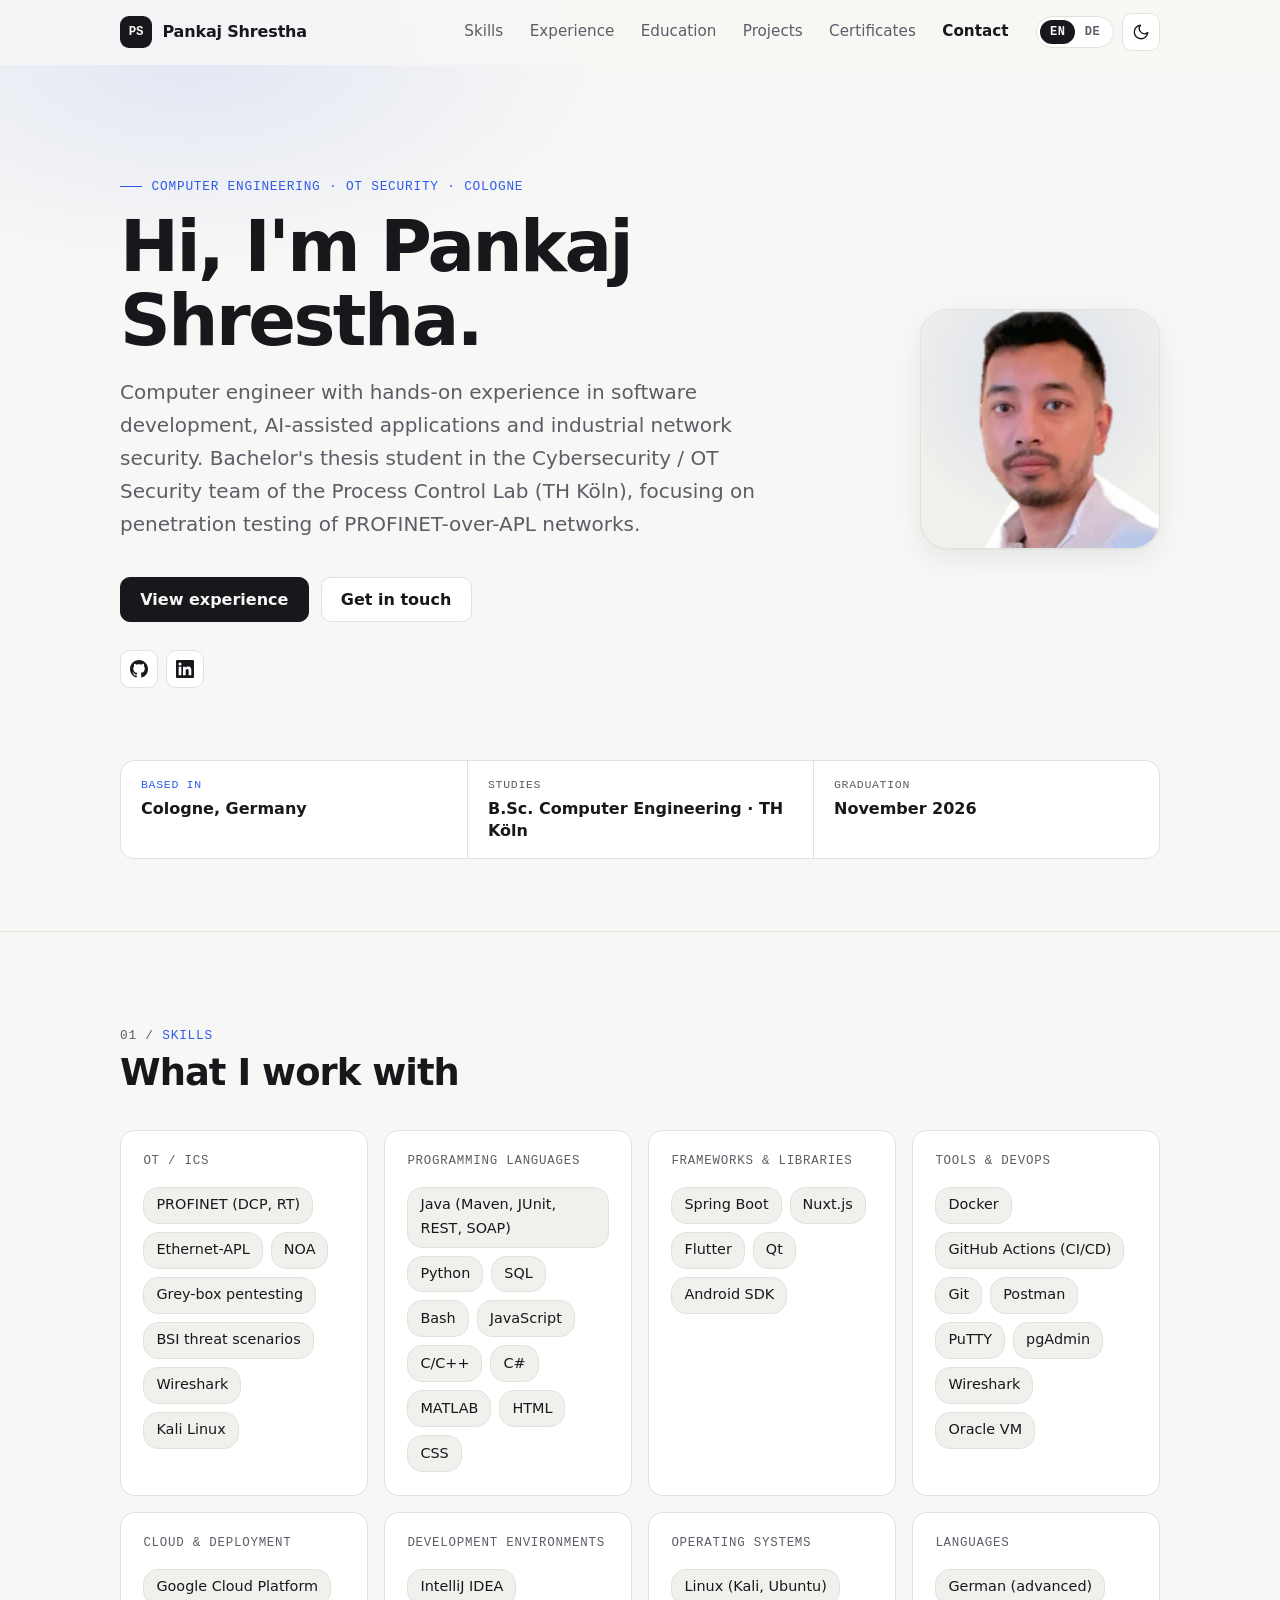
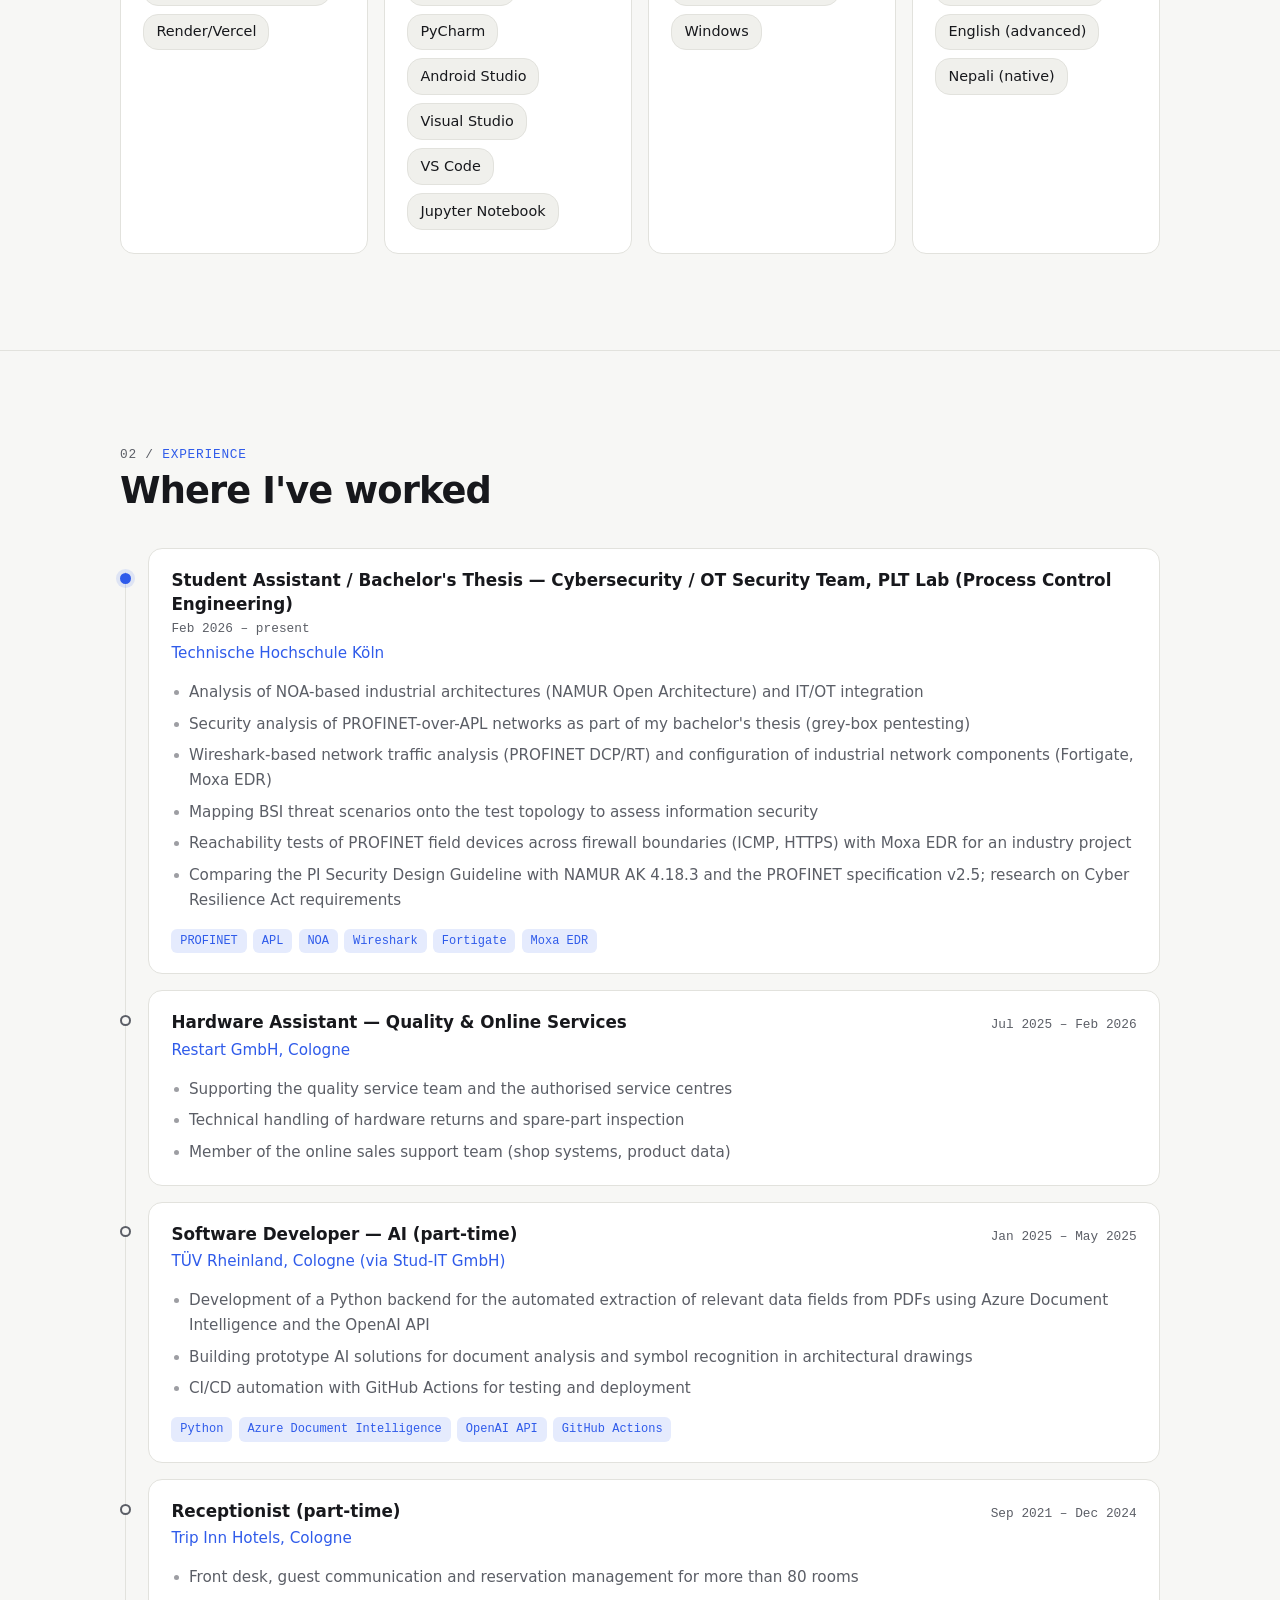
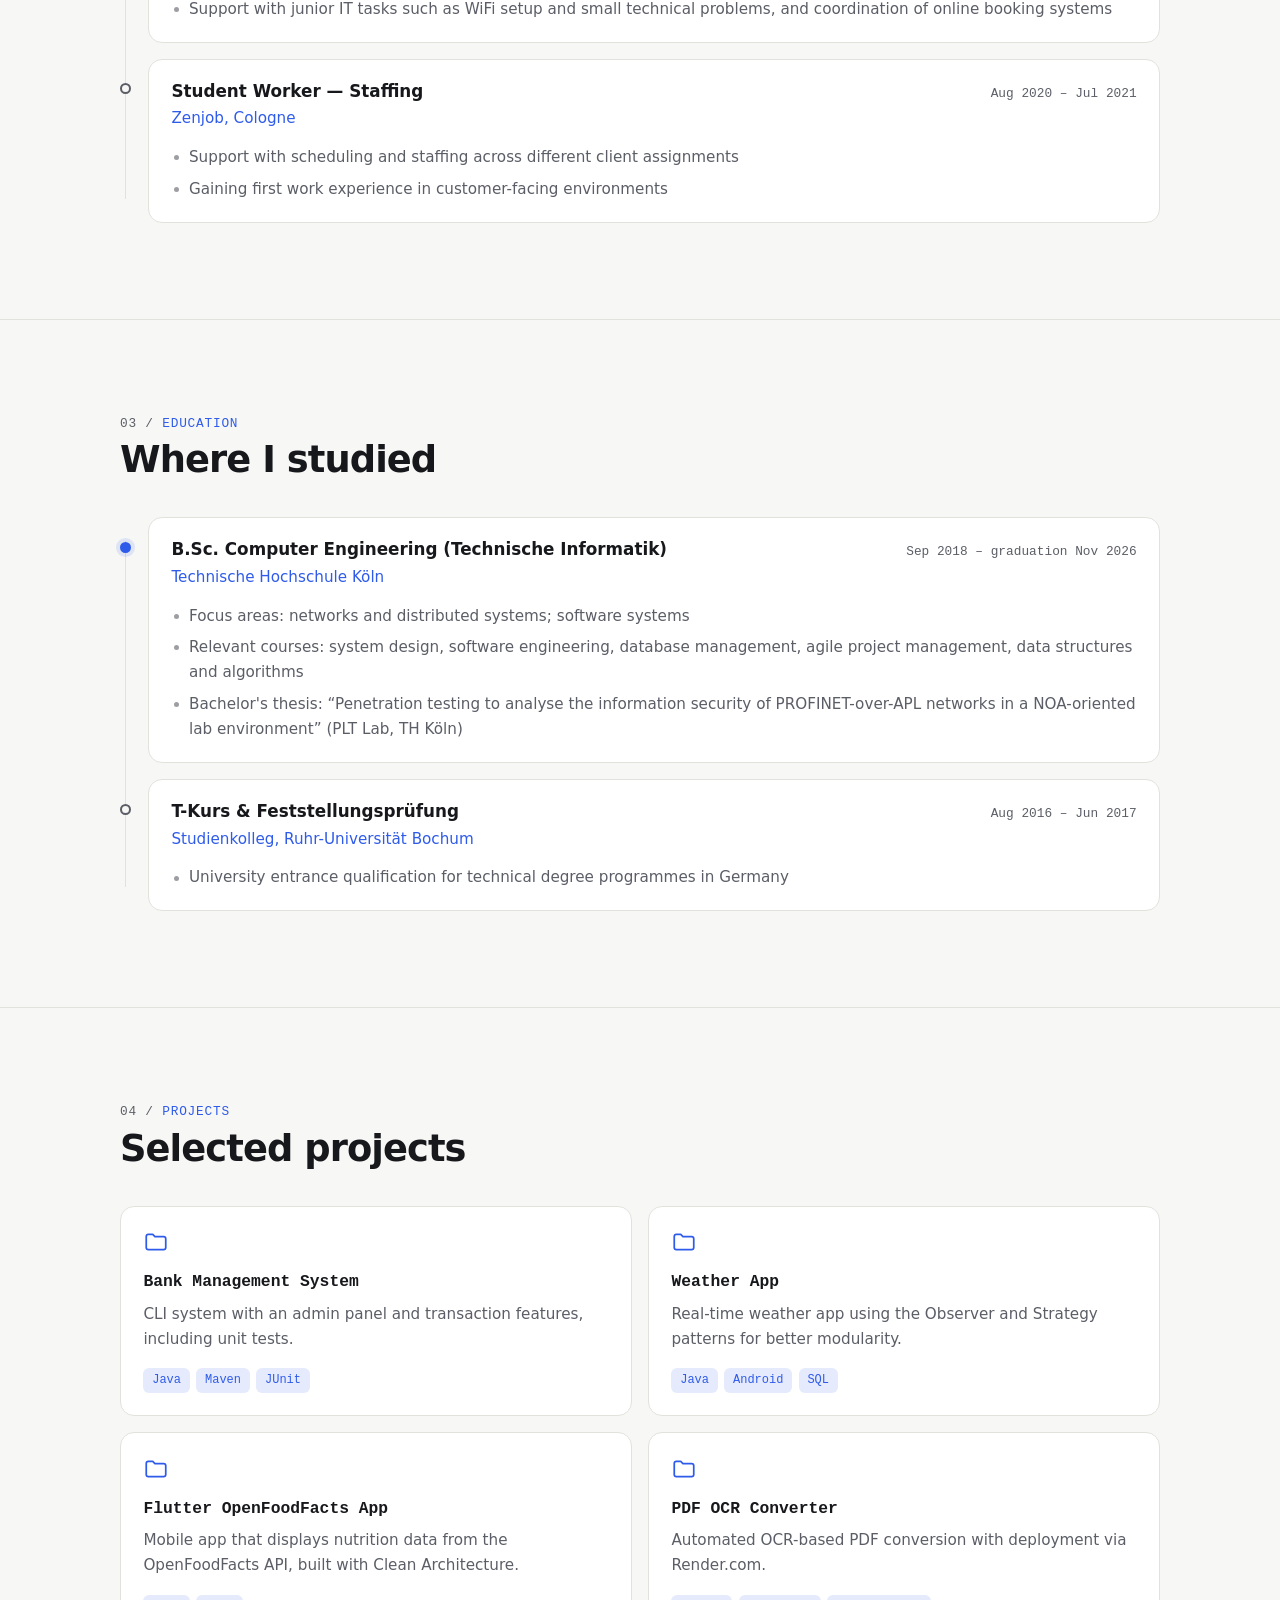
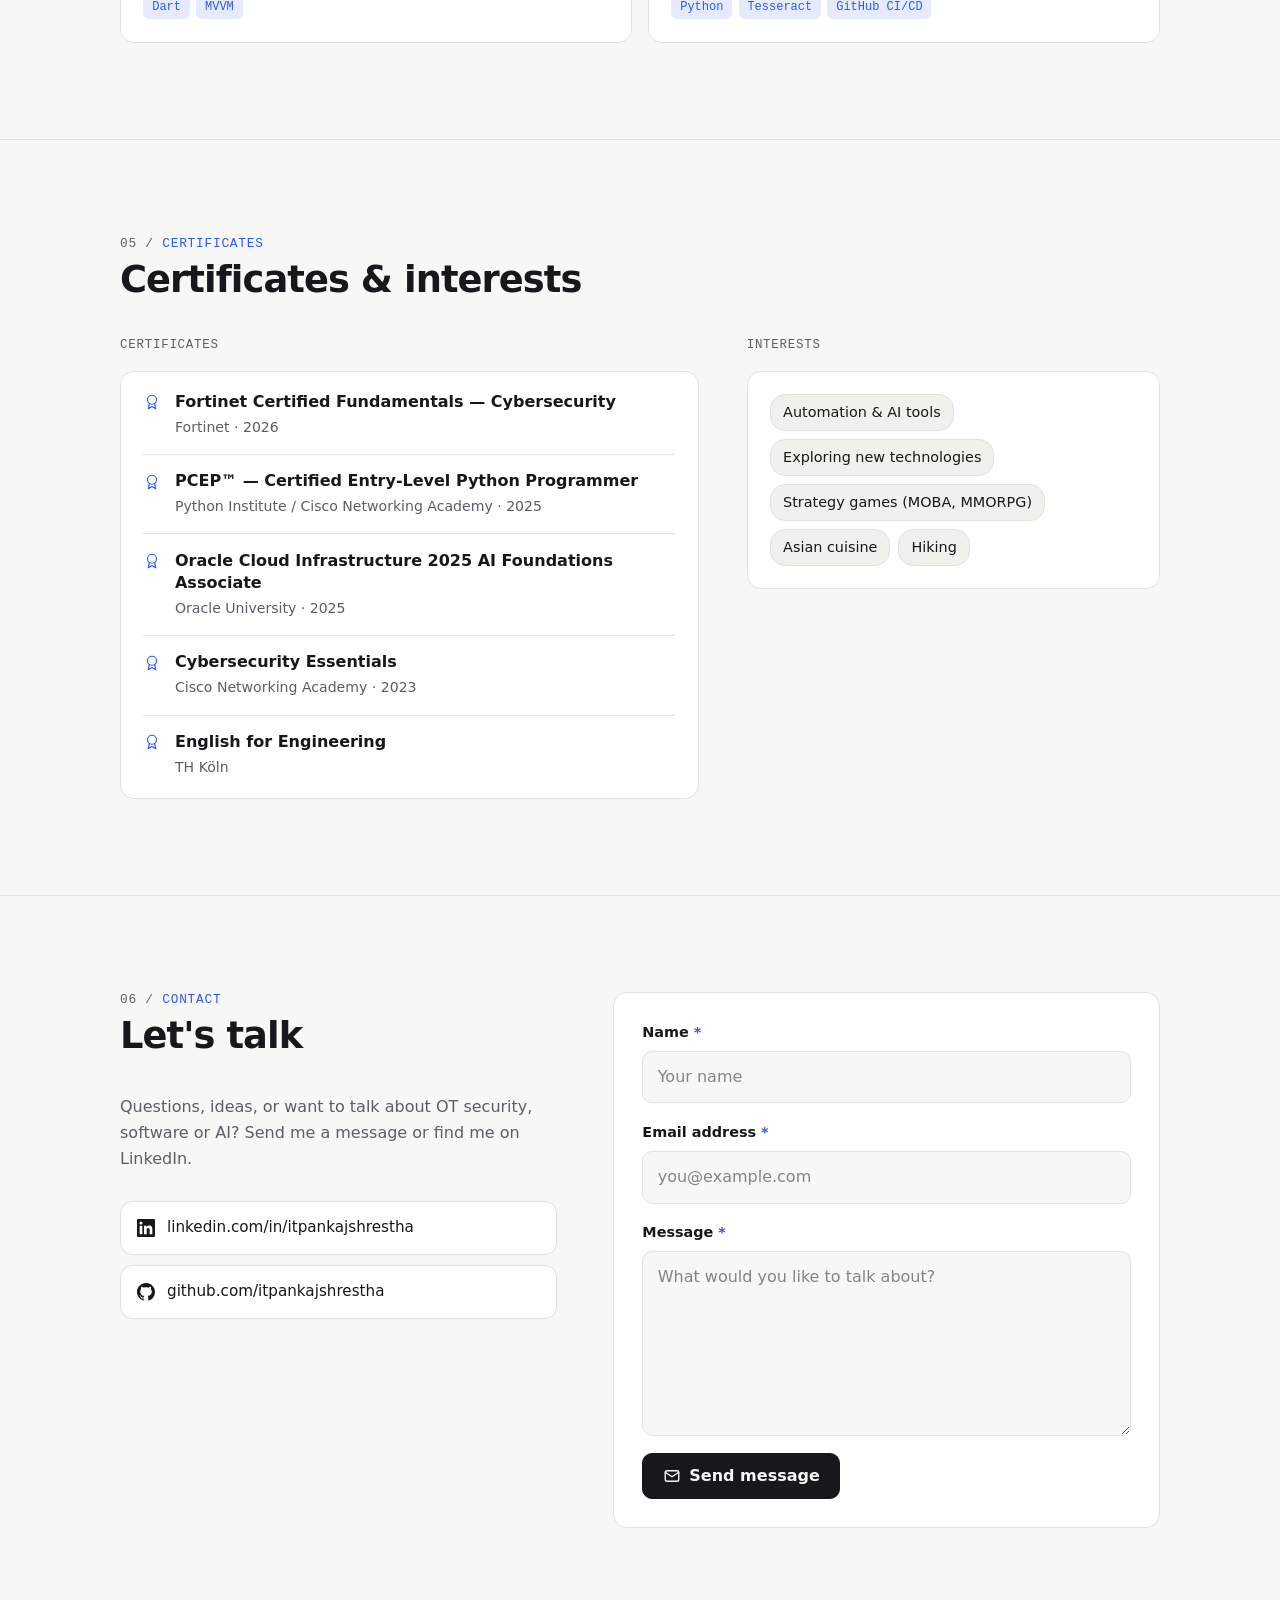
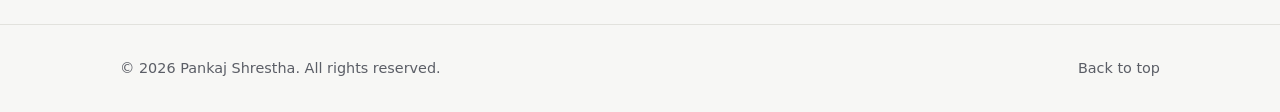
==== commit c807f0e7: "Match site content to the CV and drop repo links - Content now follows the CV top to bottom: profile" ====
--- a/index.html
+++ b/index.html
@@ -4,14 +4,14 @@
     <meta charset="UTF-8">
     <meta name="viewport" content="width=device-width, initial-scale=1">
     <title>Pankaj Shrestha — Computer Engineering &amp; OT Security</title>
-    <meta name="description" content="Pankaj Shrestha, computer engineer from Cologne: OT security research at TH Köln, AI-assisted software, Java and Python.">
+    <meta name="description" content="Pankaj Shrestha: computer engineer with hands-on experience in software development, AI-assisted applications and industrial network security.">
     <meta name="author" content="Pankaj Shrestha">
     <meta name="color-scheme" content="light dark">
     <meta name="theme-color" content="#f7f7f5" media="(prefers-color-scheme: light)">
     <meta name="theme-color" content="#0d0f13" media="(prefers-color-scheme: dark)">
     <meta property="og:type" content="profile">
     <meta property="og:title" content="Pankaj Shrestha — Computer Engineering &amp; OT Security">
-    <meta property="og:description" content="Pankaj Shrestha, computer engineer from Cologne: OT security research at TH Köln, AI-assisted software, Java and Python.">
+    <meta property="og:description" content="Pankaj Shrestha: computer engineer with hands-on experience in software development, AI-assisted applications and industrial network security.">
     <link rel="icon" href="data:image/svg+xml,%3Csvg xmlns='http://www.w3.org/2000/svg' viewBox='0 0 64 64'%3E%3Crect width='64' height='64' rx='14' fill='%2317181c'/%3E%3Ctext x='50%25' y='54%25' dominant-baseline='middle' text-anchor='middle' font-family='Menlo,Consolas,monospace' font-size='28' font-weight='700' fill='%23ffffff'%3EPS%3C/text%3E%3C/svg%3E">
     <script>
         /* Runs before first paint: picks theme and language so the page never flashes the wrong one. */
@@ -51,9 +51,7 @@
         <symbol id="i-sun" viewBox="0 0 24 24"><g fill="none" stroke="currentColor" stroke-width="1.8" stroke-linecap="round"><circle cx="12" cy="12" r="4"/><path d="M12 2v2M12 20v2M4.93 4.93l1.41 1.41M17.66 17.66l1.41 1.41M2 12h2M20 12h2M4.93 19.07l1.41-1.41M17.66 6.34l1.41-1.41"/></g></symbol>
         <symbol id="i-moon" viewBox="0 0 24 24"><path fill="none" stroke="currentColor" stroke-width="1.8" stroke-linecap="round" stroke-linejoin="round" d="M21 12.8A9 9 0 1 1 11.2 3a7 7 0 0 0 9.8 9.8z"/></symbol>
         <symbol id="i-menu" viewBox="0 0 24 24"><path fill="none" stroke="currentColor" stroke-width="1.8" stroke-linecap="round" d="M4 7h16M4 12h16M4 17h16"/></symbol>
-        <symbol id="i-arrow" viewBox="0 0 24 24"><path fill="none" stroke="currentColor" stroke-width="1.8" stroke-linecap="round" stroke-linejoin="round" d="M7 17 17 7M8 7h9v9"/></symbol>
         <symbol id="i-folder" viewBox="0 0 24 24"><path fill="none" stroke="currentColor" stroke-width="1.6" stroke-linejoin="round" d="M3 7a2 2 0 0 1 2-2h4l2 2h8a2 2 0 0 1 2 2v8a2 2 0 0 1-2 2H5a2 2 0 0 1-2-2z"/></symbol>
-        <symbol id="i-shield" viewBox="0 0 24 24"><g fill="none" stroke="currentColor" stroke-width="1.6" stroke-linecap="round" stroke-linejoin="round"><path d="M12 3 4.5 6v5.5c0 4.6 3.2 8.4 7.5 9.5 4.3-1.1 7.5-4.9 7.5-9.5V6z"/><path d="m9 12 2 2 4-4"/></g></symbol>
         <symbol id="i-award" viewBox="0 0 24 24"><g fill="none" stroke="currentColor" stroke-width="1.6" stroke-linecap="round" stroke-linejoin="round"><circle cx="12" cy="9" r="6"/><path d="m8.5 14-1.5 7 5-3 5 3-1.5-7"/></g></symbol>
     </svg>
 
@@ -68,11 +66,11 @@
 
             <nav class="site-nav" id="site-nav" aria-label="Main navigation" data-i18n-attr="aria-label:nav.label">
                 <ul>
-                    <li><a href="#about" data-i18n="nav.about">About</a></li>
+                    <li><a href="#skills" data-i18n="nav.skills">Skills</a></li>
                     <li><a href="#experience" data-i18n="nav.experience">Experience</a></li>
+                    <li><a href="#education" data-i18n="nav.education">Education</a></li>
                     <li><a href="#projects" data-i18n="nav.projects">Projects</a></li>
-                    <li><a href="#skills" data-i18n="nav.skills">Skills</a></li>
-                    <li><a href="#education" data-i18n="nav.education">Education</a></li>
+                    <li><a href="#certificates" data-i18n="nav.certificates">Certificates</a></li>
                     <li><a href="#contact" data-i18n="nav.contact">Contact</a></li>
                 </ul>
             </nav>
@@ -94,12 +92,12 @@
     </header>
 
     <main id="main">
-        <!-- ============================== Hero ============================== -->
+        <!-- ============================== Profile (CV: Profil) ============================== -->
         <section class="hero container" aria-labelledby="hero-title">
             <div class="hero-text">
                 <p class="eyebrow" data-i18n="hero.eyebrow">Computer Engineering · OT Security · Cologne</p>
                 <h1 id="hero-title" data-i18n="hero.title">Hi, I'm Pankaj Shrestha.</h1>
-                <p class="lead" data-i18n="hero.lead">I build software and find out how secure industrial networks really are. Right now I'm running penetration tests on PROFINET-over-APL networks for my bachelor's thesis at TH Köln.</p>
+                <p class="lead" data-i18n="hero.lead">Computer engineer with hands-on experience in software development, AI-assisted applications and industrial network security. Bachelor's thesis student in the Cybersecurity / OT Security team of the Process Control Lab (TH Köln), focusing on penetration testing of PROFINET-over-APL networks.</p>
                 <div class="hero-actions">
                     <a class="btn btn-primary" href="#experience" data-i18n="hero.ctaExperience">View experience</a>
                     <a class="btn" href="#contact" data-i18n="hero.ctaContact">Get in touch</a>
@@ -127,61 +125,116 @@
 
             <dl class="highlights">
                 <div>
-                    <dt data-i18n="hero.nowLabel">Now</dt>
-                    <dd data-i18n="hero.nowValue">OT Security · PLT Lab, TH Köln</dd>
+                    <dt data-i18n="hero.basedLabel">Based in</dt>
+                    <dd data-i18n="hero.basedValue">Cologne, Germany</dd>
                 </div>
                 <div>
-                    <dt data-i18n="hero.prevLabel">Previously</dt>
-                    <dd data-i18n="hero.prevValue">AI Software Developer · TÜV Rheinland</dd>
+                    <dt data-i18n="hero.studyLabel">Studies</dt>
+                    <dd data-i18n="hero.studyValue">B.Sc. Computer Engineering · TH Köln</dd>
                 </div>
                 <div>
-                    <dt data-i18n="hero.degreeLabel">Degree</dt>
-                    <dd data-i18n="hero.degreeValue">B.Sc. Computer Engineering · 2026</dd>
+                    <dt data-i18n="hero.gradLabel">Graduation</dt>
+                    <dd data-i18n="hero.gradValue">November 2026</dd>
                 </div>
             </dl>
         </section>
 
-        <!-- ============================== About ============================== -->
-        <section class="section" id="about" aria-labelledby="about-title">
+        <!-- ============================== Skills (CV: Technische Kenntnisse) ============================== -->
+        <section class="section" id="skills" aria-labelledby="skills-title">
             <div class="container">
                 <header class="section-head reveal">
-                    <p class="section-label" data-index="01" data-i18n="about.label">About</p>
-                    <h2 class="section-title" id="about-title" data-i18n="about.title">A bit about me</h2>
+                    <p class="section-label" data-index="01" data-i18n="skills.label">Skills</p>
+                    <h2 class="section-title" id="skills-title" data-i18n="skills.title">What I work with</h2>
                 </header>
-                <div class="about-grid">
-                    <div class="prose reveal">
-                        <p data-i18n="about.p1">I'm finishing my B.Sc. in Computer Engineering (Technische Informatik) at TH Köln, with a focus on networks, distributed systems and software systems.</p>
-                        <p data-i18n="about.p2">Java is the language I know best and the foundation for everything I learned after it; Python comes right behind. At TÜV Rheinland I used Python to build a backend that automatically pulls the relevant fields out of PDFs with Azure Document Intelligence and the OpenAI API.</p>
-                        <p data-i18n="about.p3">Since February 2026 my focus has been security for industrial networks. In the Cybersecurity / OT Security team of TH Köln's process control lab, I analyse PROFINET traffic with Wireshark, configure industrial network components like Fortigate and Moxa EDR, and check BSI threat scenarios against a real test topology.</p>
-                        <p data-i18n="about.p4">I've worked alongside my studies since 2020: at the front desk of a hotel with more than 80 rooms (where I also looked after the WiFi and small tech issues), in hardware quality at Restart and as a developer at TÜV Rheinland. What I enjoy everywhere is the same: understanding how a system really works, then putting that into practice.</p>
-                    </div>
-                    <dl class="facts reveal">
-                        <div>
-                            <dt data-i18n="about.basedLabel">Based in</dt>
-                            <dd data-i18n="about.basedValue">Cologne, Germany</dd>
-                        </div>
-                        <div>
-                            <dt data-i18n="about.focusLabel">Focus</dt>
-                            <dd data-i18n="about.focusValue">OT security · Software · AI</dd>
-                        </div>
-                        <div>
-                            <dt data-i18n="about.langLabel">Languages</dt>
-                            <dd data-i18n="about.langValue">German &amp; English (advanced) · Nepali (native)</dd>
-                        </div>
-                        <div>
-                            <dt data-i18n="about.curiousLabel">Curious about</dt>
-                            <dd data-i18n="about.curiousValue">Automation, AI tools and new tech</dd>
-                        </div>
-                        <div>
-                            <dt data-i18n="about.offLabel">Off the keyboard</dt>
-                            <dd data-i18n="about.offValue">Hiking, Asian food, strategy games (MOBA, MMORPG)</dd>
-                        </div>
-                    </dl>
-                </div>
-            </div>
-        </section>
-
-        <!-- ============================== Experience ============================== -->
+                <div class="skills-grid">
+                    <div class="skill-group skill-group-accent reveal">
+                        <h3>OT / ICS</h3>
+                        <ul class="chips">
+                            <li>PROFINET (DCP, RT)</li>
+                            <li>Ethernet-APL</li>
+                            <li>NOA</li>
+                            <li data-i18n="skills.greybox">Grey-box pentesting</li>
+                            <li data-i18n="skills.bsi">BSI threat scenarios</li>
+                            <li>Wireshark</li>
+                            <li>Kali Linux</li>
+                        </ul>
+                    </div>
+                    <div class="skill-group reveal">
+                        <h3 data-i18n="skills.languages">Programming languages</h3>
+                        <ul class="chips">
+                            <li>Java (Maven, JUnit, REST, SOAP)</li>
+                            <li>Python</li>
+                            <li>SQL</li>
+                            <li>Bash</li>
+                            <li>JavaScript</li>
+                            <li>C/C++</li>
+                            <li>C#</li>
+                            <li>MATLAB</li>
+                            <li>HTML</li>
+                            <li>CSS</li>
+                        </ul>
+                    </div>
+                    <div class="skill-group reveal">
+                        <h3 data-i18n="skills.frameworks">Frameworks &amp; libraries</h3>
+                        <ul class="chips">
+                            <li>Spring Boot</li>
+                            <li>Nuxt.js</li>
+                            <li>Flutter</li>
+                            <li>Qt</li>
+                            <li>Android SDK</li>
+                        </ul>
+                    </div>
+                    <div class="skill-group reveal">
+                        <h3>Tools &amp; DevOps</h3>
+                        <ul class="chips">
+                            <li>Docker</li>
+                            <li>GitHub Actions (CI/CD)</li>
+                            <li>Git</li>
+                            <li>Postman</li>
+                            <li>PuTTY</li>
+                            <li>pgAdmin</li>
+                            <li>Wireshark</li>
+                            <li>Oracle VM</li>
+                        </ul>
+                    </div>
+                    <div class="skill-group reveal">
+                        <h3 data-i18n="skills.cloud">Cloud &amp; deployment</h3>
+                        <ul class="chips">
+                            <li>Google Cloud Platform</li>
+                            <li>Render/Vercel</li>
+                        </ul>
+                    </div>
+                    <div class="skill-group reveal">
+                        <h3 data-i18n="skills.ides">Development environments</h3>
+                        <ul class="chips">
+                            <li>IntelliJ IDEA</li>
+                            <li>PyCharm</li>
+                            <li>Android Studio</li>
+                            <li>Visual Studio</li>
+                            <li>VS Code</li>
+                            <li>Jupyter Notebook</li>
+                        </ul>
+                    </div>
+                    <div class="skill-group reveal">
+                        <h3 data-i18n="skills.os">Operating systems</h3>
+                        <ul class="chips">
+                            <li>Linux (Kali, Ubuntu)</li>
+                            <li>Windows</li>
+                        </ul>
+                    </div>
+                    <div class="skill-group reveal">
+                        <h3 data-i18n="skills.spoken">Languages</h3>
+                        <ul class="chips">
+                            <li data-i18n="skills.german">German (advanced)</li>
+                            <li data-i18n="skills.english">English (advanced)</li>
+                            <li data-i18n="skills.nepali">Nepali (native)</li>
+                        </ul>
+                    </div>
+                </div>
+            </div>
+        </section>
+
+        <!-- ============================== Experience (CV: Berufserfahrung) ============================== -->
         <section class="section" id="experience" aria-labelledby="experience-title">
             <div class="container">
                 <header class="section-head reveal">
@@ -192,23 +245,23 @@
                     <li class="reveal is-current">
                         <article class="entry">
                             <div class="entry-head">
-                                <h3 data-i18n="exp.plt.role">Student Assistant &amp; Bachelor's Thesis — Cybersecurity / OT Security</h3>
+                                <h3 data-i18n="exp.plt.role">Student Assistant / Bachelor's Thesis — Cybersecurity / OT Security Team, PLT Lab (Process Control Engineering)</h3>
                                 <p class="entry-date" data-i18n="exp.plt.date">Feb 2026 – present</p>
                             </div>
-                            <p class="entry-org" data-i18n="exp.plt.org">Process Control Lab (PLT), TH Köln</p>
-                            <ul class="bullets">
-                                <li data-i18n="exp.plt.b1">Grey-box penetration tests of PROFINET-over-APL networks as part of my bachelor's thesis</li>
-                                <li data-i18n="exp.plt.b2">Traffic analysis of PROFINET DCP/RT with Wireshark; configuration of industrial network components (Fortigate, Moxa EDR)</li>
-                                <li data-i18n="exp.plt.b3">Analysis of NOA-based industrial architectures (NAMUR Open Architecture) and IT/OT integration; mapping BSI threat scenarios onto the test topology</li>
-                                <li data-i18n="exp.plt.b4">Reachability tests of PROFINET field devices across firewall boundaries (ICMP, HTTPS) for an industry project</li>
-                                <li data-i18n="exp.plt.b5">Comparing the PI Security Design Guideline with NAMUR AK 4.18.3 and the PROFINET specification v2.5; research on Cyber Resilience Act requirements</li>
+                            <p class="entry-org">Technische Hochschule Köln</p>
+                            <ul class="bullets">
+                                <li data-i18n="exp.plt.b1">Analysis of NOA-based industrial architectures (NAMUR Open Architecture) and IT/OT integration</li>
+                                <li data-i18n="exp.plt.b2">Security analysis of PROFINET-over-APL networks as part of my bachelor's thesis (grey-box pentesting)</li>
+                                <li data-i18n="exp.plt.b3">Wireshark-based network traffic analysis (PROFINET DCP/RT) and configuration of industrial network components (Fortigate, Moxa EDR)</li>
+                                <li data-i18n="exp.plt.b4">Mapping BSI threat scenarios onto the test topology to assess information security</li>
+                                <li data-i18n="exp.plt.b5">Reachability tests of PROFINET field devices across firewall boundaries (ICMP, HTTPS) with Moxa EDR for an industry project</li>
+                                <li data-i18n="exp.plt.b6">Comparing the PI Security Design Guideline with NAMUR AK 4.18.3 and the PROFINET specification v2.5; research on Cyber Resilience Act requirements</li>
                             </ul>
                             <ul class="tags">
                                 <li>PROFINET</li>
-                                <li>Ethernet-APL</li>
+                                <li>APL</li>
                                 <li>NOA</li>
                                 <li>Wireshark</li>
-                                <li>Kali Linux</li>
                                 <li>Fortigate</li>
                                 <li>Moxa EDR</li>
                             </ul>
@@ -217,14 +270,14 @@
                     <li class="reveal">
                         <article class="entry">
                             <div class="entry-head">
-                                <h3 data-i18n="exp.restart.role">Hardware Assistant — Quality &amp; Online Services</h3>
+                                <h3>Hardware Assistant — Quality &amp; Online Services</h3>
                                 <p class="entry-date" data-i18n="exp.restart.date">Jul 2025 – Feb 2026</p>
                             </div>
                             <p class="entry-org" data-i18n="exp.restart.org">Restart GmbH, Cologne</p>
                             <ul class="bullets">
-                                <li data-i18n="exp.restart.b1">Supported the quality service team and authorised service centres</li>
+                                <li data-i18n="exp.restart.b1">Supporting the quality service team and the authorised service centres</li>
                                 <li data-i18n="exp.restart.b2">Technical handling of hardware returns and spare-part inspection</li>
-                                <li data-i18n="exp.restart.b3">Online sales support: shop systems and product data</li>
+                                <li data-i18n="exp.restart.b3">Member of the online sales support team (shop systems, product data)</li>
                             </ul>
                         </article>
                     </li>
@@ -232,13 +285,13 @@
                         <article class="entry">
                             <div class="entry-head">
                                 <h3 data-i18n="exp.tuv.role">Software Developer — AI (part-time)</h3>
-                                <p class="entry-date" data-i18n="exp.tuv.date">Jan – May 2025</p>
-                            </div>
-                            <p class="entry-org" data-i18n="exp.tuv.org">TÜV Rheinland, Cologne · via Stud-IT GmbH</p>
-                            <ul class="bullets">
-                                <li data-i18n="exp.tuv.b1">Built a Python backend that automatically extracts relevant data fields from PDFs using Azure Document Intelligence and the OpenAI API</li>
-                                <li data-i18n="exp.tuv.b2">Prototyped AI solutions for document analysis and symbol recognition in architectural drawings</li>
-                                <li data-i18n="exp.tuv.b3">Automated testing and deployment with GitHub Actions (CI/CD)</li>
+                                <p class="entry-date" data-i18n="exp.tuv.date">Jan 2025 – May 2025</p>
+                            </div>
+                            <p class="entry-org" data-i18n="exp.tuv.org">TÜV Rheinland, Cologne (via Stud-IT GmbH)</p>
+                            <ul class="bullets">
+                                <li data-i18n="exp.tuv.b1">Development of a Python backend for the automated extraction of relevant data fields from PDFs using Azure Document Intelligence and the OpenAI API</li>
+                                <li data-i18n="exp.tuv.b2">Building prototype AI solutions for document analysis and symbol recognition in architectural drawings</li>
+                                <li data-i18n="exp.tuv.b3">CI/CD automation with GitHub Actions for testing and deployment</li>
                             </ul>
                             <ul class="tags">
                                 <li>Python</li>
@@ -256,8 +309,8 @@
                             </div>
                             <p class="entry-org" data-i18n="exp.hotel.org">Trip Inn Hotels, Cologne</p>
                             <ul class="bullets">
-                                <li data-i18n="exp.hotel.b1">Front desk, guest communication and reservations for more than 80 rooms</li>
-                                <li data-i18n="exp.hotel.b2">Junior IT tasks such as WiFi setup and small technical issues; coordination of the online booking systems</li>
+                                <li data-i18n="exp.hotel.b1">Front desk, guest communication and reservation management for more than 80 rooms</li>
+                                <li data-i18n="exp.hotel.b2">Support with junior IT tasks such as WiFi setup and small technical problems, and coordination of online booking systems</li>
                             </ul>
                         </article>
                     </li>
@@ -269,8 +322,8 @@
                             </div>
                             <p class="entry-org" data-i18n="exp.zenjob.org">Zenjob, Cologne</p>
                             <ul class="bullets">
-                                <li data-i18n="exp.zenjob.b1">Supported scheduling and staffing across different client assignments</li>
-                                <li data-i18n="exp.zenjob.b2">First work experience in customer-facing environments</li>
+                                <li data-i18n="exp.zenjob.b1">Support with scheduling and staffing across different client assignments</li>
+                                <li data-i18n="exp.zenjob.b2">Gaining first work experience in customer-facing environments</li>
                             </ul>
                         </article>
                     </li>
@@ -278,70 +331,69 @@
             </div>
         </section>
 
-        <!-- ============================== Projects ============================== -->
+        <!-- ============================== Education (CV: Ausbildung) ============================== -->
+        <section class="section" id="education" aria-labelledby="education-title">
+            <div class="container">
+                <header class="section-head reveal">
+                    <p class="section-label" data-index="03" data-i18n="edu.label">Education</p>
+                    <h2 class="section-title" id="education-title" data-i18n="edu.title">Where I studied</h2>
+                </header>
+                <ol class="timeline">
+                    <li class="reveal is-current">
+                        <article class="entry">
+                            <div class="entry-head">
+                                <h3 data-i18n="edu.bsc.role">B.Sc. Computer Engineering (Technische Informatik)</h3>
+                                <p class="entry-date" data-i18n="edu.bsc.date">Sep 2018 – graduation Nov 2026</p>
+                            </div>
+                            <p class="entry-org">Technische Hochschule Köln</p>
+                            <ul class="bullets">
+                                <li data-i18n="edu.bsc.b1">Focus areas: networks and distributed systems; software systems</li>
+                                <li data-i18n="edu.bsc.b2">Relevant courses: system design, software engineering, database management, agile project management, data structures and algorithms</li>
+                                <li data-i18n="edu.bsc.b3">Bachelor's thesis: “Penetration testing to analyse the information security of PROFINET-over-APL networks in a NOA-oriented lab environment” (PLT Lab, TH Köln)</li>
+                            </ul>
+                        </article>
+                    </li>
+                    <li class="reveal">
+                        <article class="entry">
+                            <div class="entry-head">
+                                <h3>T-Kurs &amp; Feststellungsprüfung</h3>
+                                <p class="entry-date" data-i18n="edu.kolleg.date">Aug 2016 – Jun 2017</p>
+                            </div>
+                            <p class="entry-org">Studienkolleg, Ruhr-Universität Bochum</p>
+                            <ul class="bullets">
+                                <li data-i18n="edu.kolleg.b1">University entrance qualification for technical degree programmes in Germany</li>
+                            </ul>
+                        </article>
+                    </li>
+                </ol>
+            </div>
+        </section>
+
+        <!-- ============================== Projects (CV: Projekte) ============================== -->
         <section class="section" id="projects" aria-labelledby="projects-title">
             <div class="container">
                 <header class="section-head reveal">
-                    <p class="section-label" data-index="03" data-i18n="projects.label">Projects</p>
+                    <p class="section-label" data-index="04" data-i18n="projects.label">Projects</p>
                     <h2 class="section-title" id="projects-title" data-i18n="projects.title">Selected projects</h2>
-                    <p class="section-intro" data-i18n="projects.intro">A few things I've built, from industrial network security to mobile apps.</p>
                 </header>
                 <ul class="project-grid">
-                    <li class="featured reveal">
+                    <li class="reveal">
                         <article class="project-card">
-                            <div class="project-top">
-                                <span class="badge" data-i18n="projects.thesisBadge">Bachelor's thesis</span>
-                                <svg class="icon icon-lg" aria-hidden="true"><use href="#i-shield"/></svg>
-                            </div>
-                            <h3 data-i18n="projects.thesis.title">Pentesting PROFINET over APL</h3>
-                            <p class="desc" data-i18n="projects.thesis.desc">Grey-box penetration tests to analyse the information security of PROFINET-over-APL networks in a NOA-oriented lab environment at TH Köln: traffic analysis, BSI threat scenarios and tests across firewall boundaries.</p>
+                            <svg class="icon icon-lg" aria-hidden="true"><use href="#i-folder"/></svg>
+                            <h3 data-i18n="projects.bank.title">Bank Management System</h3>
+                            <p class="desc" data-i18n="projects.bank.desc">CLI system with an admin panel and transaction features, including unit tests.</p>
                             <ul class="tags">
-                                <li>PROFINET</li>
-                                <li>Ethernet-APL</li>
-                                <li>NOA</li>
-                                <li>Wireshark</li>
-                                <li>Kali Linux</li>
-                            </ul>
-                            <p class="project-meta" data-i18n="projects.thesis.where">PLT Lab, TH Köln · 2026</p>
-                        </article>
-                    </li>
-                    <li class="reveal">
-                        <article class="project-card is-link">
-                            <div class="project-top">
-                                <svg class="icon icon-lg" aria-hidden="true"><use href="#i-folder"/></svg>
-                                <svg class="icon arrow" aria-hidden="true"><use href="#i-arrow"/></svg>
-                            </div>
-                            <h3><a href="https://github.com/itpankajshrestha/selectable-pdf" target="_blank" rel="noopener noreferrer"><span data-i18n="projects.ocr.title">PDF OCR Converter</span></a></h3>
-                            <p class="desc" data-i18n="projects.ocr.desc">Automated OCR-based PDF conversion with Tesseract, tested and deployed to Render.com through a GitHub CI/CD pipeline.</p>
-                            <ul class="tags">
-                                <li>Python</li>
-                                <li>Tesseract</li>
-                                <li>GitHub Actions</li>
-                                <li>Render</li>
+                                <li>Java</li>
+                                <li>Maven</li>
+                                <li>JUnit</li>
                             </ul>
                         </article>
                     </li>
                     <li class="reveal">
                         <article class="project-card">
-                            <div class="project-top">
-                                <svg class="icon icon-lg" aria-hidden="true"><use href="#i-folder"/></svg>
-                            </div>
-                            <h3 data-i18n="projects.flutter.title">Flutter OpenFoodFacts App</h3>
-                            <p class="desc" data-i18n="projects.flutter.desc">Mobile app that shows nutrition data from the OpenFoodFacts API, structured with MVVM and Clean Architecture.</p>
-                            <ul class="tags">
-                                <li>Dart</li>
-                                <li>Flutter</li>
-                                <li>MVVM</li>
-                            </ul>
-                        </article>
-                    </li>
-                    <li class="reveal">
-                        <article class="project-card">
-                            <div class="project-top">
-                                <svg class="icon icon-lg" aria-hidden="true"><use href="#i-folder"/></svg>
-                            </div>
+                            <svg class="icon icon-lg" aria-hidden="true"><use href="#i-folder"/></svg>
                             <h3 data-i18n="projects.weather.title">Weather App</h3>
-                            <p class="desc" data-i18n="projects.weather.desc">Real-time weather app for Android that uses the Observer and Strategy patterns to stay modular.</p>
+                            <p class="desc" data-i18n="projects.weather.desc">Real-time weather app using the Observer and Strategy patterns for better modularity.</p>
                             <ul class="tags">
                                 <li>Java</li>
                                 <li>Android</li>
@@ -351,156 +403,41 @@
                     </li>
                     <li class="reveal">
                         <article class="project-card">
-                            <div class="project-top">
-                                <svg class="icon icon-lg" aria-hidden="true"><use href="#i-folder"/></svg>
-                            </div>
-                            <h3 data-i18n="projects.bank.title">Bank Management System</h3>
-                            <p class="desc" data-i18n="projects.bank.desc">Command-line banking system with an admin panel and transactions, backed by unit tests.</p>
+                            <svg class="icon icon-lg" aria-hidden="true"><use href="#i-folder"/></svg>
+                            <h3>Flutter OpenFoodFacts App</h3>
+                            <p class="desc" data-i18n="projects.flutter.desc">Mobile app that displays nutrition data from the OpenFoodFacts API, built with Clean Architecture.</p>
                             <ul class="tags">
-                                <li>Java</li>
-                                <li>Maven</li>
-                                <li>JUnit</li>
+                                <li>Dart</li>
+                                <li>MVVM</li>
+                            </ul>
+                        </article>
+                    </li>
+                    <li class="reveal">
+                        <article class="project-card">
+                            <svg class="icon icon-lg" aria-hidden="true"><use href="#i-folder"/></svg>
+                            <h3 data-i18n="projects.ocr.title">PDF OCR Converter</h3>
+                            <p class="desc" data-i18n="projects.ocr.desc">Automated OCR-based PDF conversion with deployment via Render.com.</p>
+                            <ul class="tags">
+                                <li>Python</li>
+                                <li>Tesseract</li>
+                                <li>GitHub CI/CD</li>
                             </ul>
                         </article>
                     </li>
                 </ul>
-                <div class="repo-row reveal">
-                    <span data-i18n="projects.more">More on GitHub:</span>
-                    <ul class="repo-list">
-                        <li><a href="https://github.com/itpankajshrestha/mini-task-logger" target="_blank" rel="noopener noreferrer">mini-task-logger</a></li>
-                        <li><a href="https://github.com/itpankajshrestha/spring-web" target="_blank" rel="noopener noreferrer">spring-web</a></li>
-                        <li><a href="https://github.com/itpankajshrestha/OpenPDF" target="_blank" rel="noopener noreferrer">OpenPDF</a></li>
-                        <li><a href="https://github.com/itpankajshrestha/JUnit" target="_blank" rel="noopener noreferrer">JUnit</a></li>
-                        <li><a href="https://github.com/itpankajshrestha/portfolie" target="_blank" rel="noopener noreferrer">portfolie</a></li>
-                    </ul>
-                    <a class="more-link" href="https://github.com/itpankajshrestha?tab=repositories" target="_blank" rel="noopener noreferrer">
-                        <span data-i18n="projects.all">All repositories</span>
-                        <svg class="icon" aria-hidden="true"><use href="#i-arrow"/></svg>
-                    </a>
-                </div>
-            </div>
-        </section>
-
-        <!-- ============================== Skills ============================== -->
-        <section class="section" id="skills" aria-labelledby="skills-title">
+            </div>
+        </section>
+
+        <!-- ============================== Certificates & interests (CV: Zertifikate, Interessen) ============================== -->
+        <section class="section" id="certificates" aria-labelledby="certificates-title">
             <div class="container">
                 <header class="section-head reveal">
-                    <p class="section-label" data-index="04" data-i18n="skills.label">Skills</p>
-                    <h2 class="section-title" id="skills-title" data-i18n="skills.title">What I work with</h2>
+                    <p class="section-label" data-index="05" data-i18n="certs.label">Certificates</p>
+                    <h2 class="section-title" id="certificates-title" data-i18n="certs.title">Certificates &amp; interests</h2>
                 </header>
-                <div class="skills-grid">
-                    <div class="skill-group skill-group-accent reveal">
-                        <h3 data-i18n="skills.ot">OT / ICS security</h3>
-                        <ul class="chips">
-                            <li>PROFINET (DCP, RT)</li>
-                            <li>Ethernet-APL</li>
-                            <li>NOA</li>
-                            <li data-i18n="skills.greybox">Grey-box pentesting</li>
-                            <li data-i18n="skills.bsi">BSI threat scenarios</li>
-                            <li>Wireshark</li>
-                            <li>Kali Linux</li>
-                        </ul>
-                    </div>
-                    <div class="skill-group reveal">
-                        <h3 data-i18n="skills.languages">Programming languages</h3>
-                        <ul class="chips">
-                            <li>Java</li>
-                            <li>Python</li>
-                            <li>SQL</li>
-                            <li>Bash</li>
-                            <li>JavaScript</li>
-                            <li>C/C++</li>
-                            <li>C#</li>
-                            <li>MATLAB</li>
-                            <li>HTML &amp; CSS</li>
-                        </ul>
-                    </div>
-                    <div class="skill-group reveal">
-                        <h3 data-i18n="skills.frameworks">Frameworks &amp; libraries</h3>
-                        <ul class="chips">
-                            <li>Spring Boot</li>
-                            <li>Maven</li>
-                            <li>JUnit</li>
-                            <li>REST &amp; SOAP</li>
-                            <li>Nuxt.js</li>
-                            <li>Flutter</li>
-                            <li>Qt</li>
-                            <li>Android SDK</li>
-                        </ul>
-                    </div>
-                    <div class="skill-group reveal">
-                        <h3 data-i18n="skills.tools">Tools, DevOps &amp; cloud</h3>
-                        <ul class="chips">
-                            <li>Docker</li>
-                            <li>GitHub Actions</li>
-                            <li>Git</li>
-                            <li>Postman</li>
-                            <li>pgAdmin</li>
-                            <li>PuTTY</li>
-                            <li>Oracle VM</li>
-                            <li>Google Cloud</li>
-                            <li>Render</li>
-                            <li>Vercel</li>
-                        </ul>
-                    </div>
-                    <div class="skill-group reveal">
-                        <h3 data-i18n="skills.systems">Systems &amp; IDEs</h3>
-                        <ul class="chips">
-                            <li>Linux (Kali, Ubuntu)</li>
-                            <li>Windows</li>
-                            <li>IntelliJ IDEA</li>
-                            <li>PyCharm</li>
-                            <li>Android Studio</li>
-                            <li>Visual Studio</li>
-                            <li>VS Code</li>
-                            <li>Jupyter</li>
-                        </ul>
-                    </div>
-                </div>
-            </div>
-        </section>
-
-        <!-- ============================== Education ============================== -->
-        <section class="section" id="education" aria-labelledby="education-title">
-            <div class="container">
-                <header class="section-head reveal">
-                    <p class="section-label" data-index="05" data-i18n="edu.label">Education</p>
-                    <h2 class="section-title" id="education-title" data-i18n="edu.title">Education &amp; certificates</h2>
-                </header>
-                <div class="edu-grid">
+                <div class="certs-grid">
                     <div>
-                        <h3 class="sub-title reveal" data-i18n="edu.studies">Studies</h3>
-                        <ol class="timeline">
-                            <li class="reveal is-current">
-                                <article class="entry">
-                                    <div class="entry-head">
-                                        <h4 data-i18n="edu.bsc.role">B.Sc. Computer Engineering (Technische Informatik)</h4>
-                                        <p class="entry-date" data-i18n="edu.bsc.date">Sep 2018 – Nov 2026</p>
-                                    </div>
-                                    <p class="entry-org">TH Köln</p>
-                                    <ul class="bullets">
-                                        <li data-i18n="edu.bsc.b1">Focus: networks &amp; distributed systems; software systems</li>
-                                        <li data-i18n="edu.bsc.b2">Relevant courses: system design, software engineering, database management, agile project management, data structures &amp; algorithms</li>
-                                        <li data-i18n="edu.bsc.b3">Thesis: “Penetration testing to analyse the information security of PROFINET-over-APL networks in a NOA-oriented lab environment”</li>
-                                    </ul>
-                                </article>
-                            </li>
-                            <li class="reveal">
-                                <article class="entry">
-                                    <div class="entry-head">
-                                        <h4 data-i18n="edu.kolleg.role">Studienkolleg — T-Kurs &amp; Feststellungsprüfung</h4>
-                                        <p class="entry-date" data-i18n="edu.kolleg.date">Aug 2016 – Jun 2017</p>
-                                    </div>
-                                    <p class="entry-org">Ruhr-Universität Bochum</p>
-                                    <ul class="bullets">
-                                        <li data-i18n="edu.kolleg.b1">University entrance qualification for technical degree programmes in Germany</li>
-                                    </ul>
-                                </article>
-                            </li>
-                        </ol>
-                    </div>
-                    <div>
-                        <h3 class="sub-title reveal" data-i18n="edu.certs">Certificates</h3>
+                        <h3 class="sub-title reveal" data-i18n="certs.list">Certificates</h3>
                         <ul class="certs reveal">
                             <li>
                                 <svg class="icon" aria-hidden="true"><use href="#i-award"/></svg>
@@ -539,6 +476,18 @@
                             </li>
                         </ul>
                     </div>
+                    <div>
+                        <h3 class="sub-title reveal" data-i18n="interests.list">Interests</h3>
+                        <div class="skill-group reveal">
+                            <ul class="chips">
+                                <li data-i18n="interests.ai">Automation &amp; AI tools</li>
+                                <li data-i18n="interests.tech">Exploring new technologies</li>
+                                <li data-i18n="interests.games">Strategy games (MOBA, MMORPG)</li>
+                                <li data-i18n="interests.food">Asian cuisine</li>
+                                <li data-i18n="interests.hiking">Hiking</li>
+                            </ul>
+                        </div>
+                    </div>
                 </div>
             </div>
         </section>
--- a/styles.css
+++ b/styles.css
@@ -92,13 +92,11 @@
 
 /* German has long compound words; let running text break them properly. */
 :root[lang="de"] .lead,
-:root[lang="de"] .prose p,
 :root[lang="de"] .section-intro,
 :root[lang="de"] .bullets li,
 :root[lang="de"] .project-card .desc,
 :root[lang="de"] .entry h3,
-:root[lang="de"] .entry h4,
-:root[lang="de"] .facts dd {
+:root[lang="de"] .entry h4 {
     -webkit-hyphens: auto;
     hyphens: auto;
 }
@@ -534,59 +532,6 @@
     color: var(--muted);
 }
 
-/* About */
-
-.about-grid {
-    display: grid;
-    grid-template-columns: minmax(0, 1.65fr) minmax(0, 1fr);
-    gap: clamp(1.5rem, 5vw, 3.5rem);
-    align-items: start;
-}
-
-.prose p {
-    margin: 0 0 1.1rem;
-    color: var(--muted);
-    font-size: 1.05rem;
-}
-
-.prose p:first-child {
-    color: var(--text);
-    font-size: 1.2rem;
-}
-
-.prose p:last-child {
-    margin-bottom: 0;
-}
-
-.facts {
-    margin: 0;
-    padding: 0.5rem 1.5rem;
-    border: 1px solid var(--border);
-    border-radius: var(--radius);
-    background: var(--surface);
-}
-
-.facts div {
-    padding: 0.9rem 0;
-    border-bottom: 1px solid var(--border);
-}
-
-.facts div:last-child {
-    border-bottom: 0;
-}
-
-.facts dt {
-    color: var(--muted);
-    font: 500 0.72rem/1.4 var(--font-mono);
-    letter-spacing: 0.06em;
-    text-transform: uppercase;
-}
-
-.facts dd {
-    margin: 0.2rem 0 0;
-    font-weight: 600;
-}
-
 /* Experience & education timeline */
 
 .timeline {
@@ -717,39 +662,6 @@
     .project-grid {
         grid-template-columns: repeat(2, minmax(0, 1fr));
     }
-
-    .project-grid .featured {
-        grid-column: span 2;
-    }
-}
-
-@media (min-width: 940px) {
-    .project-grid {
-        grid-template-columns: repeat(3, minmax(0, 1fr));
-    }
-}
-
-.badge {
-    padding: 0.3rem 0.6rem;
-    border-radius: 999px;
-    background: var(--accent-soft);
-    color: var(--accent);
-    font: 600 0.7rem/1.2 var(--font-mono);
-    letter-spacing: 0.06em;
-    text-transform: uppercase;
-}
-
-.featured .project-card {
-    border-color: color-mix(in srgb, var(--accent) 35%, var(--border));
-    background:
-        radial-gradient(500px 200px at 100% 0%, var(--accent-soft), transparent 70%),
-        var(--surface);
-}
-
-.featured .project-card h3 {
-    font-family: var(--font-sans);
-    font-size: 1.25rem;
-    letter-spacing: -0.01em;
 }
 
 .project-card {
@@ -762,62 +674,19 @@
     border: 1px solid var(--border);
     border-radius: var(--radius);
     background: var(--surface);
-    transition: border-color 0.2s ease, transform 0.2s ease, box-shadow 0.2s ease;
-}
-
-.project-card.is-link:hover,
-.project-card.is-link:focus-within {
-    border-color: color-mix(in srgb, var(--accent) 50%, var(--border));
-    box-shadow: var(--shadow);
-    transform: translateY(-3px);
-}
-
-.project-top {
-    display: flex;
-    align-items: center;
-    justify-content: space-between;
+}
+
+.project-card > .icon {
     margin-bottom: 0.4rem;
     color: var(--accent);
 }
 
-.project-top .arrow {
-    color: var(--muted);
-    transition: transform 0.2s ease, color 0.2s ease;
-}
-
-.project-card:hover .arrow {
-    color: var(--accent);
-    transform: translate(2px, -2px);
-}
-
 .project-card h3 {
     margin: 0;
     font: 600 1.02rem/1.3 var(--font-mono);
     overflow-wrap: anywhere;
 }
 
-.project-card h3 a {
-    color: inherit;
-    text-decoration: none;
-}
-
-/* Makes the whole card clickable while keeping a single link for screen readers. */
-.project-card h3 a::after {
-    content: "";
-    position: absolute;
-    inset: 0;
-    border-radius: inherit;
-}
-
-.project-card h3 a:focus-visible {
-    outline: none;
-}
-
-.project-card h3 a:focus-visible::after {
-    outline: 2px solid var(--accent);
-    outline-offset: 3px;
-}
-
 .project-card p {
     margin: 0;
     color: var(--muted);
@@ -832,61 +701,11 @@
     margin-top: 0.4rem;
 }
 
-.project-meta {
-    padding-top: 0.25rem;
-    font: 500 0.78rem/1.4 var(--font-mono);
-}
-
-.repo-row {
-    display: flex;
-    flex-wrap: wrap;
-    align-items: center;
-    gap: 0.6rem 0.75rem;
-    margin-top: 1.75rem;
-    color: var(--muted);
-    font-size: 0.95rem;
-}
-
-.repo-list {
-    display: flex;
-    flex-wrap: wrap;
-    gap: 0.5rem;
-}
-
-.repo-list a {
-    display: block;
-    padding: 0.35rem 0.7rem;
-    border: 1px solid var(--border);
-    border-radius: 999px;
-    background: var(--surface);
-    color: var(--text);
-    font: 0.82rem/1.3 var(--font-mono);
-    text-decoration: none;
-    transition: border-color 0.15s ease;
-}
-
-.repo-list a:hover {
-    border-color: var(--accent);
-}
-
-.more-link {
-    display: inline-flex;
-    align-items: center;
-    gap: 0.35rem;
-    font-weight: 600;
-    text-decoration: none;
-}
-
-.more-link:hover span {
-    text-decoration: underline;
-    text-underline-offset: 3px;
-}
-
 /* Skills */
 
 .skills-grid {
     display: grid;
-    grid-template-columns: repeat(auto-fit, minmax(min(100%, 300px), 1fr));
+    grid-template-columns: repeat(auto-fit, minmax(min(100%, 230px), 1fr));
     gap: 1rem;
 }
 
@@ -922,16 +741,16 @@
 .chips li {
     padding: 0.35rem 0.75rem;
     border: 1px solid var(--border);
-    border-radius: 999px;
+    border-radius: 15px;
     background: var(--surface-2);
     font-size: 0.9rem;
 }
 
-/* Education & certificates */
-
-.edu-grid {
-    display: grid;
-    grid-template-columns: minmax(0, 1.5fr) minmax(0, 1fr);
+/* Certificates & interests */
+
+.certs-grid {
+    display: grid;
+    grid-template-columns: minmax(0, 1.4fr) minmax(0, 1fr);
     gap: clamp(2rem, 5vw, 3rem);
     align-items: start;
 }
@@ -1149,9 +968,8 @@
    ========================================================================== */
 
 @media (max-width: 860px) {
-    .about-grid,
     .contact-grid,
-    .edu-grid {
+    .certs-grid {
         grid-template-columns: minmax(0, 1fr);
     }
 }
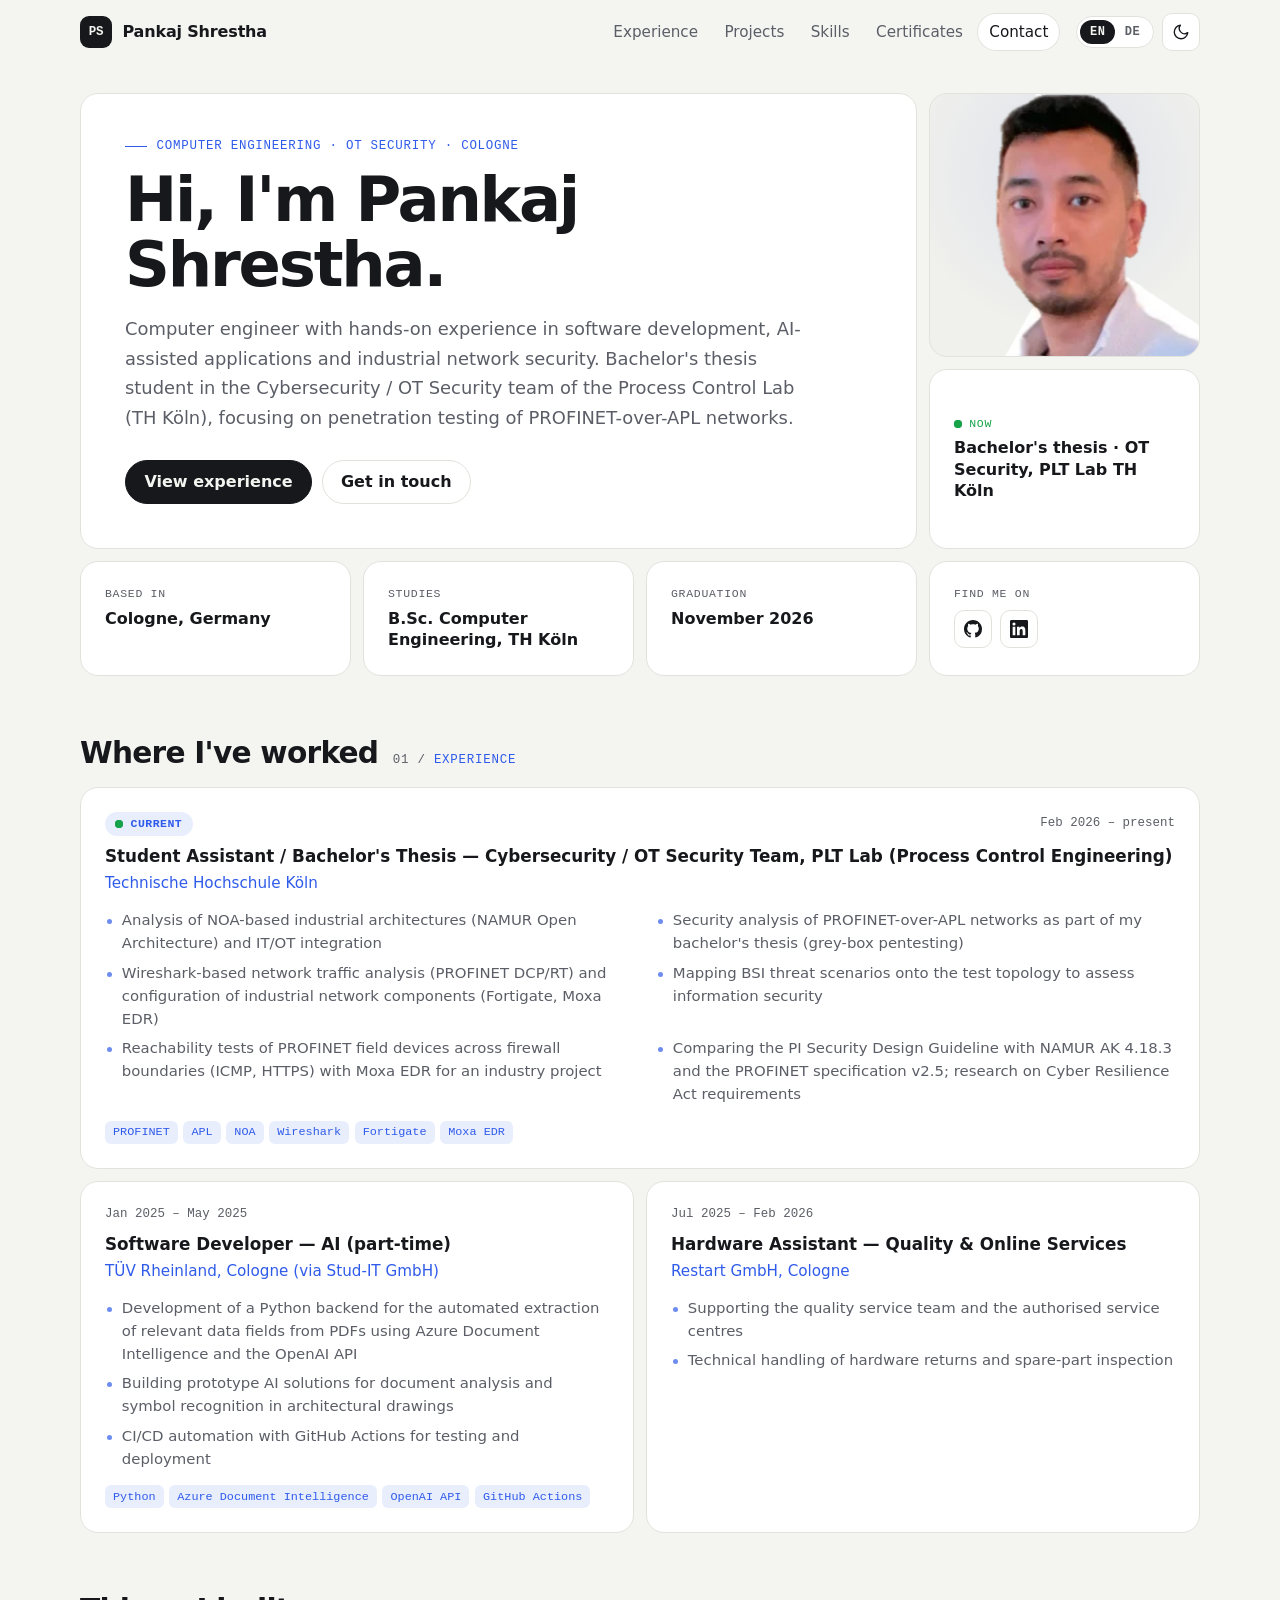
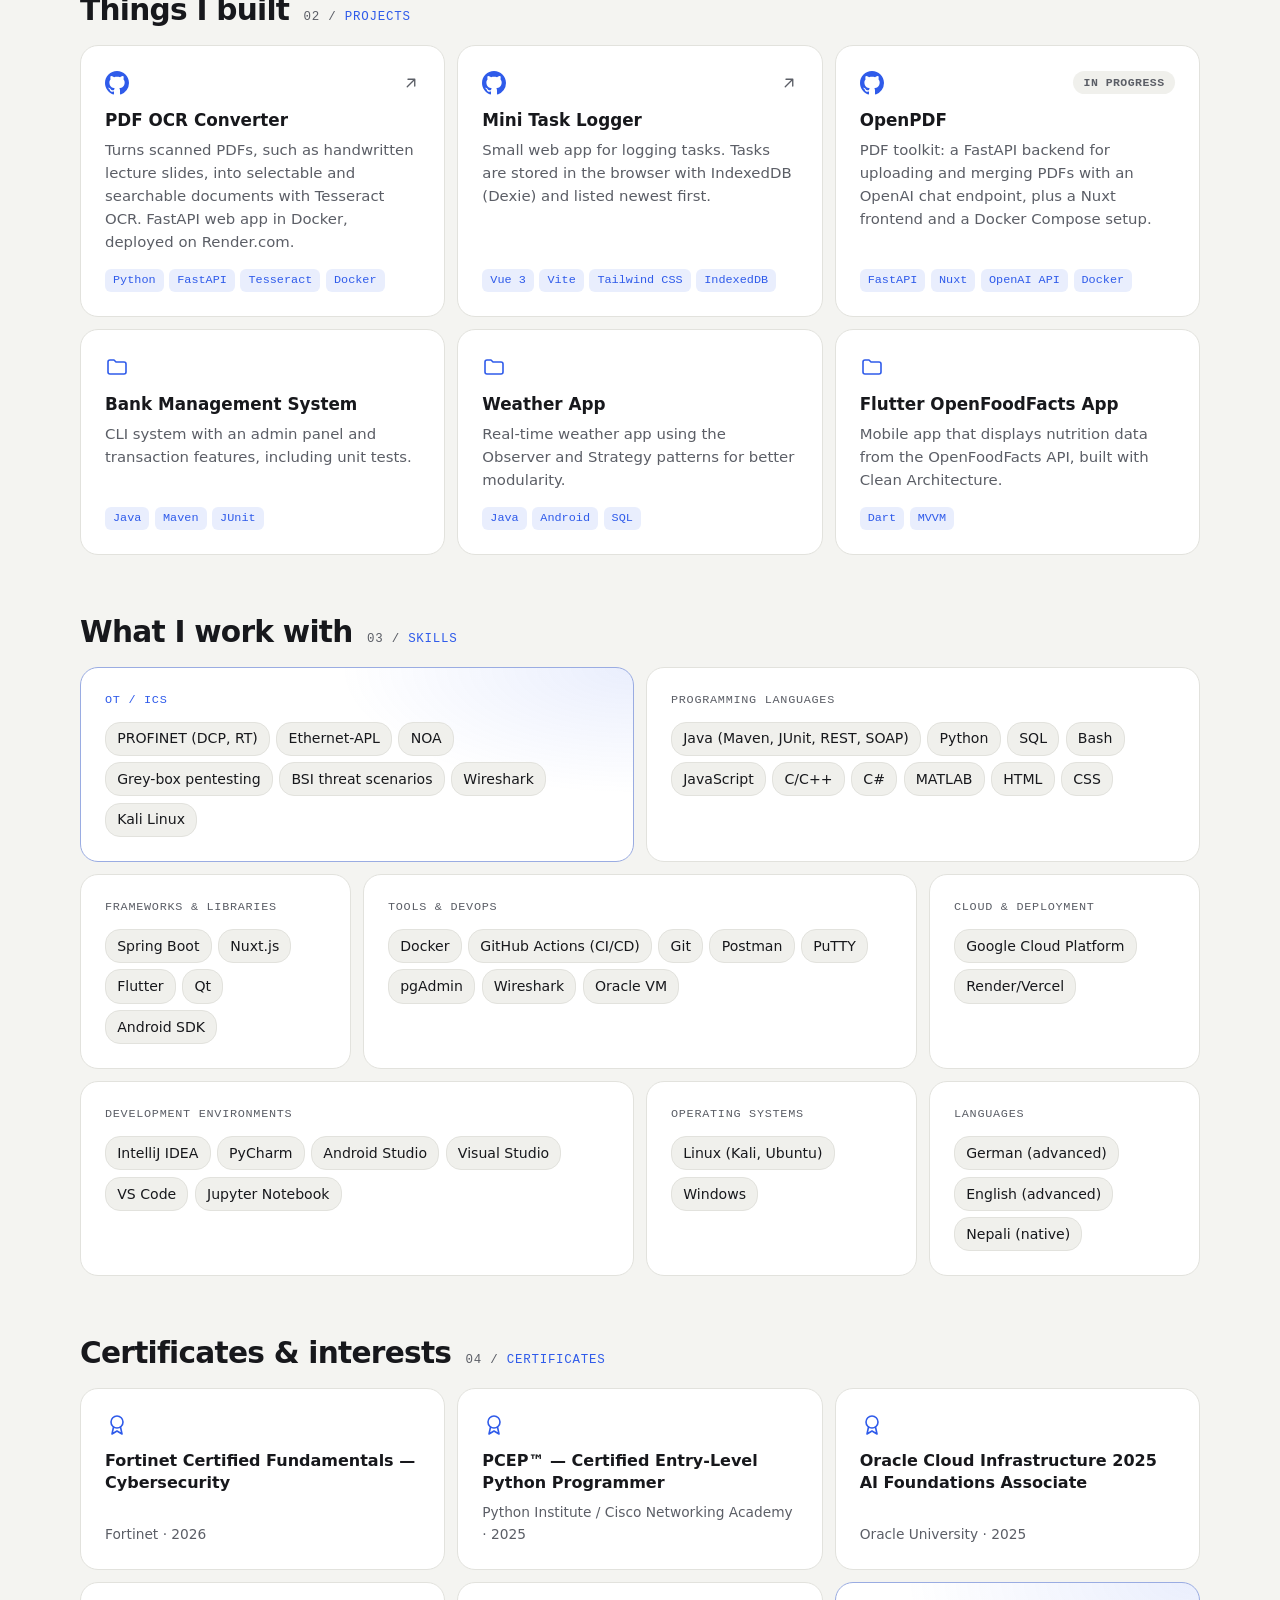
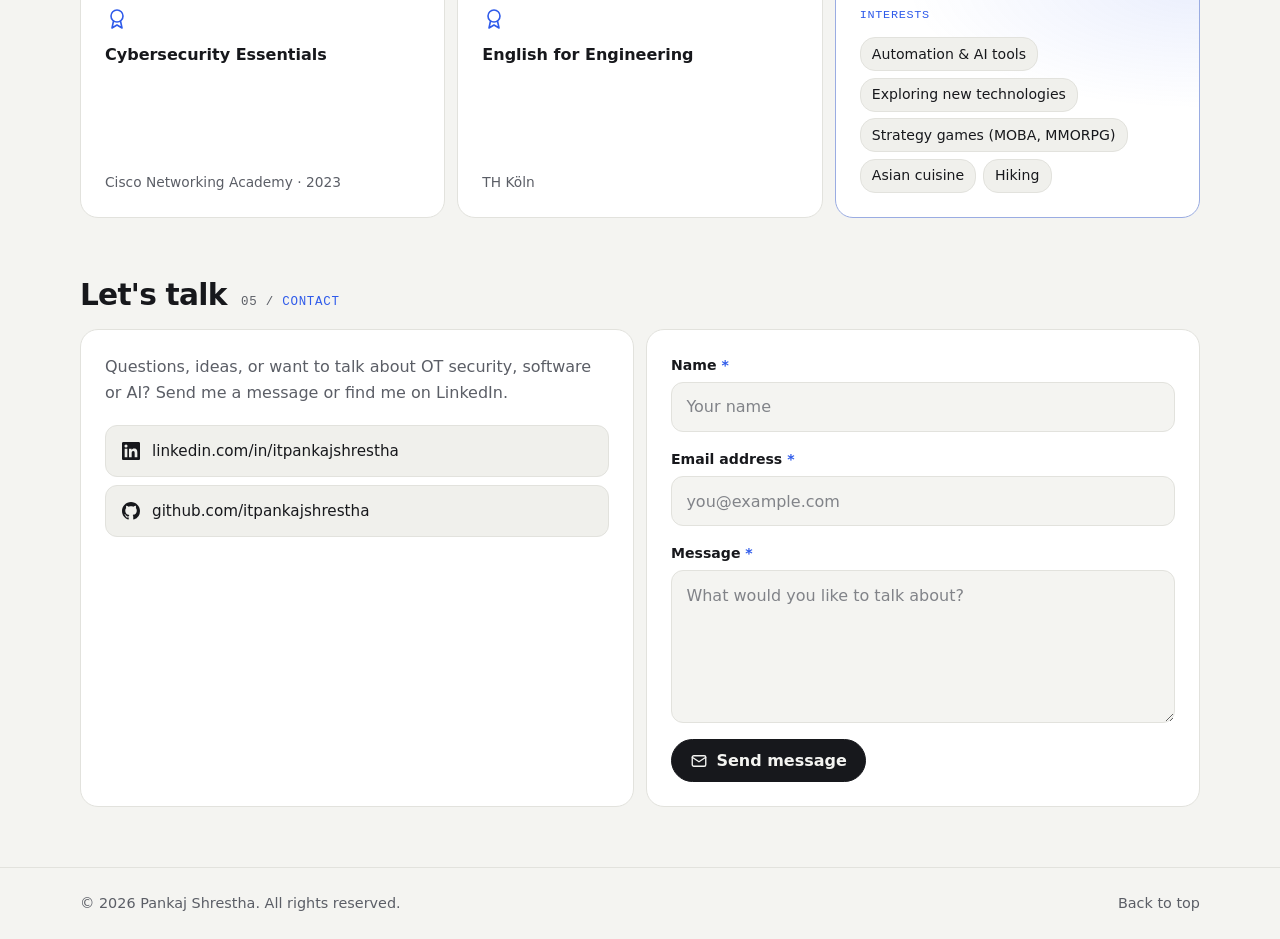
==== commit 381b1303: "Redesign as tiles, add GitHub projects, trim experience - Tile ("bento") layout: profile, photo, cur" ====
--- a/index.html
+++ b/index.html
@@ -39,9 +39,10 @@
             if (lang !== 'en') d.classList.add('i18n-pending');
         })();
     </script>
-    <link rel="stylesheet" href="styles.css">
-    <script src="translations.js" defer></script>
-    <script src="script.js" defer></script>
+    <!-- Bump ?v= whenever these files change, so browsers never mix an old file with a new page. -->
+    <link rel="stylesheet" href="styles.css?v=5">
+    <script src="translations.js?v=5" defer></script>
+    <script src="script.js?v=5" defer></script>
 </head>
 <body>
     <svg width="0" height="0" style="position:absolute" aria-hidden="true" focusable="false">
@@ -51,6 +52,7 @@
         <symbol id="i-sun" viewBox="0 0 24 24"><g fill="none" stroke="currentColor" stroke-width="1.8" stroke-linecap="round"><circle cx="12" cy="12" r="4"/><path d="M12 2v2M12 20v2M4.93 4.93l1.41 1.41M17.66 17.66l1.41 1.41M2 12h2M20 12h2M4.93 19.07l1.41-1.41M17.66 6.34l1.41-1.41"/></g></symbol>
         <symbol id="i-moon" viewBox="0 0 24 24"><path fill="none" stroke="currentColor" stroke-width="1.8" stroke-linecap="round" stroke-linejoin="round" d="M21 12.8A9 9 0 1 1 11.2 3a7 7 0 0 0 9.8 9.8z"/></symbol>
         <symbol id="i-menu" viewBox="0 0 24 24"><path fill="none" stroke="currentColor" stroke-width="1.8" stroke-linecap="round" d="M4 7h16M4 12h16M4 17h16"/></symbol>
+        <symbol id="i-arrow" viewBox="0 0 24 24"><path fill="none" stroke="currentColor" stroke-width="1.8" stroke-linecap="round" stroke-linejoin="round" d="M7 17 17 7M8 7h9v9"/></symbol>
         <symbol id="i-folder" viewBox="0 0 24 24"><path fill="none" stroke="currentColor" stroke-width="1.6" stroke-linejoin="round" d="M3 7a2 2 0 0 1 2-2h4l2 2h8a2 2 0 0 1 2 2v8a2 2 0 0 1-2 2H5a2 2 0 0 1-2-2z"/></symbol>
         <symbol id="i-award" viewBox="0 0 24 24"><g fill="none" stroke="currentColor" stroke-width="1.6" stroke-linecap="round" stroke-linejoin="round"><circle cx="12" cy="9" r="6"/><path d="m8.5 14-1.5 7 5-3 5 3-1.5-7"/></g></symbol>
     </svg>
@@ -66,10 +68,9 @@
 
             <nav class="site-nav" id="site-nav" aria-label="Main navigation" data-i18n-attr="aria-label:nav.label">
                 <ul>
+                    <li><a href="#experience" data-i18n="nav.experience">Experience</a></li>
+                    <li><a href="#projects" data-i18n="nav.projects">Projects</a></li>
                     <li><a href="#skills" data-i18n="nav.skills">Skills</a></li>
-                    <li><a href="#experience" data-i18n="nav.experience">Experience</a></li>
-                    <li><a href="#education" data-i18n="nav.education">Education</a></li>
-                    <li><a href="#projects" data-i18n="nav.projects">Projects</a></li>
                     <li><a href="#certificates" data-i18n="nav.certificates">Certificates</a></li>
                     <li><a href="#contact" data-i18n="nav.contact">Contact</a></li>
                 </ul>
@@ -91,10 +92,10 @@
         </div>
     </header>
 
-    <main id="main">
-        <!-- ============================== Profile (CV: Profil) ============================== -->
-        <section class="hero container" aria-labelledby="hero-title">
-            <div class="hero-text">
+    <main id="main" class="container">
+        <!-- ============================== Profile ============================== -->
+        <section class="bento hero" aria-labelledby="hero-title">
+            <div class="tile tile-intro">
                 <p class="eyebrow" data-i18n="hero.eyebrow">Computer Engineering · OT Security · Cologne</p>
                 <h1 id="hero-title" data-i18n="hero.title">Hi, I'm Pankaj Shrestha.</h1>
                 <p class="lead" data-i18n="hero.lead">Computer engineer with hands-on experience in software development, AI-assisted applications and industrial network security. Bachelor's thesis student in the Cybersecurity / OT Security team of the Process Control Lab (TH Köln), focusing on penetration testing of PROFINET-over-APL networks.</p>
@@ -102,6 +103,34 @@
                     <a class="btn btn-primary" href="#experience" data-i18n="hero.ctaExperience">View experience</a>
                     <a class="btn" href="#contact" data-i18n="hero.ctaContact">Get in touch</a>
                 </div>
+            </div>
+
+            <div class="tile tile-photo hero-photo">
+                <picture>
+                    <source srcset="assets/pankaj-shrestha.webp" type="image/webp">
+                    <img src="assets/pankaj-shrestha.png" width="256" height="256" alt="Portrait of Pankaj Shrestha" data-i18n-attr="alt:hero.photoAlt" fetchpriority="high">
+                </picture>
+            </div>
+
+            <div class="tile tile-now">
+                <p class="tile-label"><span class="live-dot" aria-hidden="true"></span><span data-i18n="hero.nowLabel">Now</span></p>
+                <p class="tile-value" data-i18n="hero.nowValue">Bachelor's thesis · OT Security, PLT Lab TH Köln</p>
+            </div>
+
+            <div class="tile tile-fact">
+                <p class="tile-label" data-i18n="hero.basedLabel">Based in</p>
+                <p class="tile-value" data-i18n="hero.basedValue">Cologne, Germany</p>
+            </div>
+            <div class="tile tile-fact">
+                <p class="tile-label" data-i18n="hero.studyLabel">Studies</p>
+                <p class="tile-value" data-i18n="hero.studyValue">B.Sc. Computer Engineering, TH Köln</p>
+            </div>
+            <div class="tile tile-fact">
+                <p class="tile-label" data-i18n="hero.gradLabel">Graduation</p>
+                <p class="tile-value" data-i18n="hero.gradValue">November 2026</p>
+            </div>
+            <div class="tile tile-fact">
+                <p class="tile-label" data-i18n="hero.linksLabel">Find me on</p>
                 <ul class="socials">
                     <li>
                         <a class="icon-btn" href="https://github.com/itpankajshrestha" target="_blank" rel="noopener noreferrer" aria-label="GitHub">
@@ -115,391 +144,318 @@
                     </li>
                 </ul>
             </div>
-
-            <div class="hero-photo">
-                <picture>
-                    <source srcset="assets/pankaj-shrestha.webp" type="image/webp">
-                    <img src="assets/pankaj-shrestha.png" width="256" height="256" alt="Portrait of Pankaj Shrestha" data-i18n-attr="alt:hero.photoAlt" fetchpriority="high">
-                </picture>
-            </div>
-
-            <dl class="highlights">
-                <div>
-                    <dt data-i18n="hero.basedLabel">Based in</dt>
-                    <dd data-i18n="hero.basedValue">Cologne, Germany</dd>
-                </div>
-                <div>
-                    <dt data-i18n="hero.studyLabel">Studies</dt>
-                    <dd data-i18n="hero.studyValue">B.Sc. Computer Engineering · TH Köln</dd>
-                </div>
-                <div>
-                    <dt data-i18n="hero.gradLabel">Graduation</dt>
-                    <dd data-i18n="hero.gradValue">November 2026</dd>
-                </div>
-            </dl>
         </section>
 
-        <!-- ============================== Skills (CV: Technische Kenntnisse) ============================== -->
+        <!-- ============================== Experience ============================== -->
+        <section class="section" id="experience" aria-labelledby="experience-title">
+            <header class="section-head">
+                <p class="section-label" data-index="01" data-i18n="exp.label">Experience</p>
+                <h2 class="section-title" id="experience-title" data-i18n="exp.title">Where I've worked</h2>
+            </header>
+            <div class="bento">
+                <article class="tile exp-card span-4">
+                    <div class="entry-head">
+                        <span class="badge"><span class="live-dot" aria-hidden="true"></span><span data-i18n="exp.current">Current</span></span>
+                        <p class="entry-date" data-i18n="exp.plt.date">Feb 2026 – present</p>
+                    </div>
+                    <h3 data-i18n="exp.plt.role">Student Assistant / Bachelor's Thesis — Cybersecurity / OT Security Team, PLT Lab (Process Control Engineering)</h3>
+                    <p class="entry-org">Technische Hochschule Köln</p>
+                    <ul class="bullets bullets-2col">
+                        <li data-i18n="exp.plt.b1">Analysis of NOA-based industrial architectures (NAMUR Open Architecture) and IT/OT integration</li>
+                        <li data-i18n="exp.plt.b2">Security analysis of PROFINET-over-APL networks as part of my bachelor's thesis (grey-box pentesting)</li>
+                        <li data-i18n="exp.plt.b3">Wireshark-based network traffic analysis (PROFINET DCP/RT) and configuration of industrial network components (Fortigate, Moxa EDR)</li>
+                        <li data-i18n="exp.plt.b4">Mapping BSI threat scenarios onto the test topology to assess information security</li>
+                        <li data-i18n="exp.plt.b5">Reachability tests of PROFINET field devices across firewall boundaries (ICMP, HTTPS) with Moxa EDR for an industry project</li>
+                        <li data-i18n="exp.plt.b6">Comparing the PI Security Design Guideline with NAMUR AK 4.18.3 and the PROFINET specification v2.5; research on Cyber Resilience Act requirements</li>
+                    </ul>
+                    <ul class="tags">
+                        <li>PROFINET</li>
+                        <li>APL</li>
+                        <li>NOA</li>
+                        <li>Wireshark</li>
+                        <li>Fortigate</li>
+                        <li>Moxa EDR</li>
+                    </ul>
+                </article>
+
+                <article class="tile exp-card span-2">
+                    <div class="entry-head">
+                        <p class="entry-date" data-i18n="exp.tuv.date">Jan 2025 – May 2025</p>
+                    </div>
+                    <h3 data-i18n="exp.tuv.role">Software Developer — AI (part-time)</h3>
+                    <p class="entry-org" data-i18n="exp.tuv.org">TÜV Rheinland, Cologne (via Stud-IT GmbH)</p>
+                    <ul class="bullets">
+                        <li data-i18n="exp.tuv.b1">Development of a Python backend for the automated extraction of relevant data fields from PDFs using Azure Document Intelligence and the OpenAI API</li>
+                        <li data-i18n="exp.tuv.b2">Building prototype AI solutions for document analysis and symbol recognition in architectural drawings</li>
+                        <li data-i18n="exp.tuv.b3">CI/CD automation with GitHub Actions for testing and deployment</li>
+                    </ul>
+                    <ul class="tags">
+                        <li>Python</li>
+                        <li>Azure Document Intelligence</li>
+                        <li>OpenAI API</li>
+                        <li>GitHub Actions</li>
+                    </ul>
+                </article>
+
+                <article class="tile exp-card span-2">
+                    <div class="entry-head">
+                        <p class="entry-date" data-i18n="exp.restart.date">Jul 2025 – Feb 2026</p>
+                    </div>
+                    <h3>Hardware Assistant — Quality &amp; Online Services</h3>
+                    <p class="entry-org" data-i18n="exp.restart.org">Restart GmbH, Cologne</p>
+                    <ul class="bullets">
+                        <li data-i18n="exp.restart.b1">Supporting the quality service team and the authorised service centres</li>
+                        <li data-i18n="exp.restart.b2">Technical handling of hardware returns and spare-part inspection</li>
+                    </ul>
+                </article>
+            </div>
+        </section>
+
+        <!-- ============================== Projects ============================== -->
+        <section class="section" id="projects" aria-labelledby="projects-title">
+            <header class="section-head">
+                <p class="section-label" data-index="02" data-i18n="projects.label">Projects</p>
+                <h2 class="section-title" id="projects-title" data-i18n="projects.title">Things I built</h2>
+            </header>
+            <ul class="grid-3">
+                <li>
+                    <article class="tile project-card is-link">
+                        <div class="card-top">
+                            <svg class="icon icon-lg" aria-hidden="true"><use href="#i-github"/></svg>
+                            <svg class="icon arrow" aria-hidden="true"><use href="#i-arrow"/></svg>
+                        </div>
+                        <h3><a href="https://github.com/itpankajshrestha/selectable-pdf" target="_blank" rel="noopener noreferrer"><span data-i18n="projects.ocr.title">PDF OCR Converter</span></a></h3>
+                        <p class="desc" data-i18n="projects.ocr.desc">Turns scanned PDFs, such as handwritten lecture slides, into selectable and searchable documents with Tesseract OCR. FastAPI web app in Docker, deployed on Render.com.</p>
+                        <ul class="tags">
+                            <li>Python</li>
+                            <li>FastAPI</li>
+                            <li>Tesseract</li>
+                            <li>Docker</li>
+                        </ul>
+                    </article>
+                </li>
+                <li>
+                    <article class="tile project-card is-link">
+                        <div class="card-top">
+                            <svg class="icon icon-lg" aria-hidden="true"><use href="#i-github"/></svg>
+                            <svg class="icon arrow" aria-hidden="true"><use href="#i-arrow"/></svg>
+                        </div>
+                        <h3><a href="https://github.com/itpankajshrestha/mini-task-logger" target="_blank" rel="noopener noreferrer">Mini Task Logger</a></h3>
+                        <p class="desc" data-i18n="projects.logger.desc">Small web app for logging tasks. Tasks are stored in the browser with IndexedDB (Dexie) and listed newest first.</p>
+                        <ul class="tags">
+                            <li>Vue 3</li>
+                            <li>Vite</li>
+                            <li>Tailwind CSS</li>
+                            <li>IndexedDB</li>
+                        </ul>
+                    </article>
+                </li>
+                <li>
+                    <article class="tile project-card is-link">
+                        <div class="card-top">
+                            <svg class="icon icon-lg" aria-hidden="true"><use href="#i-github"/></svg>
+                            <span class="badge badge-muted" data-i18n="projects.wip">In progress</span>
+                        </div>
+                        <h3><a href="https://github.com/itpankajshrestha/OpenPDF" target="_blank" rel="noopener noreferrer">OpenPDF</a></h3>
+                        <p class="desc" data-i18n="projects.openpdf.desc">PDF toolkit: a FastAPI backend for uploading and merging PDFs with an OpenAI chat endpoint, plus a Nuxt frontend and a Docker Compose setup.</p>
+                        <ul class="tags">
+                            <li>FastAPI</li>
+                            <li>Nuxt</li>
+                            <li>OpenAI API</li>
+                            <li>Docker</li>
+                        </ul>
+                    </article>
+                </li>
+                <li>
+                    <article class="tile project-card">
+                        <div class="card-top">
+                            <svg class="icon icon-lg" aria-hidden="true"><use href="#i-folder"/></svg>
+                        </div>
+                        <h3 data-i18n="projects.bank.title">Bank Management System</h3>
+                        <p class="desc" data-i18n="projects.bank.desc">CLI system with an admin panel and transaction features, including unit tests.</p>
+                        <ul class="tags">
+                            <li>Java</li>
+                            <li>Maven</li>
+                            <li>JUnit</li>
+                        </ul>
+                    </article>
+                </li>
+                <li>
+                    <article class="tile project-card">
+                        <div class="card-top">
+                            <svg class="icon icon-lg" aria-hidden="true"><use href="#i-folder"/></svg>
+                        </div>
+                        <h3 data-i18n="projects.weather.title">Weather App</h3>
+                        <p class="desc" data-i18n="projects.weather.desc">Real-time weather app using the Observer and Strategy patterns for better modularity.</p>
+                        <ul class="tags">
+                            <li>Java</li>
+                            <li>Android</li>
+                            <li>SQL</li>
+                        </ul>
+                    </article>
+                </li>
+                <li>
+                    <article class="tile project-card">
+                        <div class="card-top">
+                            <svg class="icon icon-lg" aria-hidden="true"><use href="#i-folder"/></svg>
+                        </div>
+                        <h3>Flutter OpenFoodFacts App</h3>
+                        <p class="desc" data-i18n="projects.flutter.desc">Mobile app that displays nutrition data from the OpenFoodFacts API, built with Clean Architecture.</p>
+                        <ul class="tags">
+                            <li>Dart</li>
+                            <li>MVVM</li>
+                        </ul>
+                    </article>
+                </li>
+            </ul>
+        </section>
+
+        <!-- ============================== Skills ============================== -->
         <section class="section" id="skills" aria-labelledby="skills-title">
-            <div class="container">
-                <header class="section-head reveal">
-                    <p class="section-label" data-index="01" data-i18n="skills.label">Skills</p>
-                    <h2 class="section-title" id="skills-title" data-i18n="skills.title">What I work with</h2>
-                </header>
-                <div class="skills-grid">
-                    <div class="skill-group skill-group-accent reveal">
-                        <h3>OT / ICS</h3>
-                        <ul class="chips">
-                            <li>PROFINET (DCP, RT)</li>
-                            <li>Ethernet-APL</li>
-                            <li>NOA</li>
-                            <li data-i18n="skills.greybox">Grey-box pentesting</li>
-                            <li data-i18n="skills.bsi">BSI threat scenarios</li>
-                            <li>Wireshark</li>
-                            <li>Kali Linux</li>
-                        </ul>
-                    </div>
-                    <div class="skill-group reveal">
-                        <h3 data-i18n="skills.languages">Programming languages</h3>
-                        <ul class="chips">
-                            <li>Java (Maven, JUnit, REST, SOAP)</li>
-                            <li>Python</li>
-                            <li>SQL</li>
-                            <li>Bash</li>
-                            <li>JavaScript</li>
-                            <li>C/C++</li>
-                            <li>C#</li>
-                            <li>MATLAB</li>
-                            <li>HTML</li>
-                            <li>CSS</li>
-                        </ul>
-                    </div>
-                    <div class="skill-group reveal">
-                        <h3 data-i18n="skills.frameworks">Frameworks &amp; libraries</h3>
-                        <ul class="chips">
-                            <li>Spring Boot</li>
-                            <li>Nuxt.js</li>
-                            <li>Flutter</li>
-                            <li>Qt</li>
-                            <li>Android SDK</li>
-                        </ul>
-                    </div>
-                    <div class="skill-group reveal">
-                        <h3>Tools &amp; DevOps</h3>
-                        <ul class="chips">
-                            <li>Docker</li>
-                            <li>GitHub Actions (CI/CD)</li>
-                            <li>Git</li>
-                            <li>Postman</li>
-                            <li>PuTTY</li>
-                            <li>pgAdmin</li>
-                            <li>Wireshark</li>
-                            <li>Oracle VM</li>
-                        </ul>
-                    </div>
-                    <div class="skill-group reveal">
-                        <h3 data-i18n="skills.cloud">Cloud &amp; deployment</h3>
-                        <ul class="chips">
-                            <li>Google Cloud Platform</li>
-                            <li>Render/Vercel</li>
-                        </ul>
-                    </div>
-                    <div class="skill-group reveal">
-                        <h3 data-i18n="skills.ides">Development environments</h3>
-                        <ul class="chips">
-                            <li>IntelliJ IDEA</li>
-                            <li>PyCharm</li>
-                            <li>Android Studio</li>
-                            <li>Visual Studio</li>
-                            <li>VS Code</li>
-                            <li>Jupyter Notebook</li>
-                        </ul>
-                    </div>
-                    <div class="skill-group reveal">
-                        <h3 data-i18n="skills.os">Operating systems</h3>
-                        <ul class="chips">
-                            <li>Linux (Kali, Ubuntu)</li>
-                            <li>Windows</li>
-                        </ul>
-                    </div>
-                    <div class="skill-group reveal">
-                        <h3 data-i18n="skills.spoken">Languages</h3>
-                        <ul class="chips">
-                            <li data-i18n="skills.german">German (advanced)</li>
-                            <li data-i18n="skills.english">English (advanced)</li>
-                            <li data-i18n="skills.nepali">Nepali (native)</li>
-                        </ul>
-                    </div>
+            <header class="section-head">
+                <p class="section-label" data-index="03" data-i18n="skills.label">Skills</p>
+                <h2 class="section-title" id="skills-title" data-i18n="skills.title">What I work with</h2>
+            </header>
+            <div class="bento bento-dense">
+                <div class="tile skill-tile tile-accent span-2">
+                    <h3>OT / ICS</h3>
+                    <ul class="chips">
+                        <li>PROFINET (DCP, RT)</li>
+                        <li>Ethernet-APL</li>
+                        <li>NOA</li>
+                        <li data-i18n="skills.greybox">Grey-box pentesting</li>
+                        <li data-i18n="skills.bsi">BSI threat scenarios</li>
+                        <li>Wireshark</li>
+                        <li>Kali Linux</li>
+                    </ul>
+                </div>
+                <div class="tile skill-tile span-2">
+                    <h3 data-i18n="skills.languages">Programming languages</h3>
+                    <ul class="chips">
+                        <li>Java (Maven, JUnit, REST, SOAP)</li>
+                        <li>Python</li>
+                        <li>SQL</li>
+                        <li>Bash</li>
+                        <li>JavaScript</li>
+                        <li>C/C++</li>
+                        <li>C#</li>
+                        <li>MATLAB</li>
+                        <li>HTML</li>
+                        <li>CSS</li>
+                    </ul>
+                </div>
+                <div class="tile skill-tile">
+                    <h3 data-i18n="skills.frameworks">Frameworks &amp; libraries</h3>
+                    <ul class="chips">
+                        <li>Spring Boot</li>
+                        <li>Nuxt.js</li>
+                        <li>Flutter</li>
+                        <li>Qt</li>
+                        <li>Android SDK</li>
+                    </ul>
+                </div>
+                <div class="tile skill-tile span-2">
+                    <h3>Tools &amp; DevOps</h3>
+                    <ul class="chips">
+                        <li>Docker</li>
+                        <li>GitHub Actions (CI/CD)</li>
+                        <li>Git</li>
+                        <li>Postman</li>
+                        <li>PuTTY</li>
+                        <li>pgAdmin</li>
+                        <li>Wireshark</li>
+                        <li>Oracle VM</li>
+                    </ul>
+                </div>
+                <div class="tile skill-tile">
+                    <h3 data-i18n="skills.cloud">Cloud &amp; deployment</h3>
+                    <ul class="chips">
+                        <li>Google Cloud Platform</li>
+                        <li>Render/Vercel</li>
+                    </ul>
+                </div>
+                <div class="tile skill-tile span-2">
+                    <h3 data-i18n="skills.ides">Development environments</h3>
+                    <ul class="chips">
+                        <li>IntelliJ IDEA</li>
+                        <li>PyCharm</li>
+                        <li>Android Studio</li>
+                        <li>Visual Studio</li>
+                        <li>VS Code</li>
+                        <li>Jupyter Notebook</li>
+                    </ul>
+                </div>
+                <div class="tile skill-tile">
+                    <h3 data-i18n="skills.os">Operating systems</h3>
+                    <ul class="chips">
+                        <li>Linux (Kali, Ubuntu)</li>
+                        <li>Windows</li>
+                    </ul>
+                </div>
+                <div class="tile skill-tile">
+                    <h3 data-i18n="skills.spoken">Languages</h3>
+                    <ul class="chips">
+                        <li data-i18n="skills.german">German (advanced)</li>
+                        <li data-i18n="skills.english">English (advanced)</li>
+                        <li data-i18n="skills.nepali">Nepali (native)</li>
+                    </ul>
                 </div>
             </div>
         </section>
 
-        <!-- ============================== Experience (CV: Berufserfahrung) ============================== -->
-        <section class="section" id="experience" aria-labelledby="experience-title">
-            <div class="container">
-                <header class="section-head reveal">
-                    <p class="section-label" data-index="02" data-i18n="exp.label">Experience</p>
-                    <h2 class="section-title" id="experience-title" data-i18n="exp.title">Where I've worked</h2>
-                </header>
-                <ol class="timeline">
-                    <li class="reveal is-current">
-                        <article class="entry">
-                            <div class="entry-head">
-                                <h3 data-i18n="exp.plt.role">Student Assistant / Bachelor's Thesis — Cybersecurity / OT Security Team, PLT Lab (Process Control Engineering)</h3>
-                                <p class="entry-date" data-i18n="exp.plt.date">Feb 2026 – present</p>
-                            </div>
-                            <p class="entry-org">Technische Hochschule Köln</p>
-                            <ul class="bullets">
-                                <li data-i18n="exp.plt.b1">Analysis of NOA-based industrial architectures (NAMUR Open Architecture) and IT/OT integration</li>
-                                <li data-i18n="exp.plt.b2">Security analysis of PROFINET-over-APL networks as part of my bachelor's thesis (grey-box pentesting)</li>
-                                <li data-i18n="exp.plt.b3">Wireshark-based network traffic analysis (PROFINET DCP/RT) and configuration of industrial network components (Fortigate, Moxa EDR)</li>
-                                <li data-i18n="exp.plt.b4">Mapping BSI threat scenarios onto the test topology to assess information security</li>
-                                <li data-i18n="exp.plt.b5">Reachability tests of PROFINET field devices across firewall boundaries (ICMP, HTTPS) with Moxa EDR for an industry project</li>
-                                <li data-i18n="exp.plt.b6">Comparing the PI Security Design Guideline with NAMUR AK 4.18.3 and the PROFINET specification v2.5; research on Cyber Resilience Act requirements</li>
-                            </ul>
-                            <ul class="tags">
-                                <li>PROFINET</li>
-                                <li>APL</li>
-                                <li>NOA</li>
-                                <li>Wireshark</li>
-                                <li>Fortigate</li>
-                                <li>Moxa EDR</li>
-                            </ul>
-                        </article>
-                    </li>
-                    <li class="reveal">
-                        <article class="entry">
-                            <div class="entry-head">
-                                <h3>Hardware Assistant — Quality &amp; Online Services</h3>
-                                <p class="entry-date" data-i18n="exp.restart.date">Jul 2025 – Feb 2026</p>
-                            </div>
-                            <p class="entry-org" data-i18n="exp.restart.org">Restart GmbH, Cologne</p>
-                            <ul class="bullets">
-                                <li data-i18n="exp.restart.b1">Supporting the quality service team and the authorised service centres</li>
-                                <li data-i18n="exp.restart.b2">Technical handling of hardware returns and spare-part inspection</li>
-                                <li data-i18n="exp.restart.b3">Member of the online sales support team (shop systems, product data)</li>
-                            </ul>
-                        </article>
-                    </li>
-                    <li class="reveal">
-                        <article class="entry">
-                            <div class="entry-head">
-                                <h3 data-i18n="exp.tuv.role">Software Developer — AI (part-time)</h3>
-                                <p class="entry-date" data-i18n="exp.tuv.date">Jan 2025 – May 2025</p>
-                            </div>
-                            <p class="entry-org" data-i18n="exp.tuv.org">TÜV Rheinland, Cologne (via Stud-IT GmbH)</p>
-                            <ul class="bullets">
-                                <li data-i18n="exp.tuv.b1">Development of a Python backend for the automated extraction of relevant data fields from PDFs using Azure Document Intelligence and the OpenAI API</li>
-                                <li data-i18n="exp.tuv.b2">Building prototype AI solutions for document analysis and symbol recognition in architectural drawings</li>
-                                <li data-i18n="exp.tuv.b3">CI/CD automation with GitHub Actions for testing and deployment</li>
-                            </ul>
-                            <ul class="tags">
-                                <li>Python</li>
-                                <li>Azure Document Intelligence</li>
-                                <li>OpenAI API</li>
-                                <li>GitHub Actions</li>
-                            </ul>
-                        </article>
-                    </li>
-                    <li class="reveal">
-                        <article class="entry">
-                            <div class="entry-head">
-                                <h3 data-i18n="exp.hotel.role">Receptionist (part-time)</h3>
-                                <p class="entry-date" data-i18n="exp.hotel.date">Sep 2021 – Dec 2024</p>
-                            </div>
-                            <p class="entry-org" data-i18n="exp.hotel.org">Trip Inn Hotels, Cologne</p>
-                            <ul class="bullets">
-                                <li data-i18n="exp.hotel.b1">Front desk, guest communication and reservation management for more than 80 rooms</li>
-                                <li data-i18n="exp.hotel.b2">Support with junior IT tasks such as WiFi setup and small technical problems, and coordination of online booking systems</li>
-                            </ul>
-                        </article>
-                    </li>
-                    <li class="reveal">
-                        <article class="entry">
-                            <div class="entry-head">
-                                <h3 data-i18n="exp.zenjob.role">Student Worker — Staffing</h3>
-                                <p class="entry-date" data-i18n="exp.zenjob.date">Aug 2020 – Jul 2021</p>
-                            </div>
-                            <p class="entry-org" data-i18n="exp.zenjob.org">Zenjob, Cologne</p>
-                            <ul class="bullets">
-                                <li data-i18n="exp.zenjob.b1">Support with scheduling and staffing across different client assignments</li>
-                                <li data-i18n="exp.zenjob.b2">Gaining first work experience in customer-facing environments</li>
-                            </ul>
-                        </article>
-                    </li>
-                </ol>
-            </div>
-        </section>
-
-        <!-- ============================== Education (CV: Ausbildung) ============================== -->
-        <section class="section" id="education" aria-labelledby="education-title">
-            <div class="container">
-                <header class="section-head reveal">
-                    <p class="section-label" data-index="03" data-i18n="edu.label">Education</p>
-                    <h2 class="section-title" id="education-title" data-i18n="edu.title">Where I studied</h2>
-                </header>
-                <ol class="timeline">
-                    <li class="reveal is-current">
-                        <article class="entry">
-                            <div class="entry-head">
-                                <h3 data-i18n="edu.bsc.role">B.Sc. Computer Engineering (Technische Informatik)</h3>
-                                <p class="entry-date" data-i18n="edu.bsc.date">Sep 2018 – graduation Nov 2026</p>
-                            </div>
-                            <p class="entry-org">Technische Hochschule Köln</p>
-                            <ul class="bullets">
-                                <li data-i18n="edu.bsc.b1">Focus areas: networks and distributed systems; software systems</li>
-                                <li data-i18n="edu.bsc.b2">Relevant courses: system design, software engineering, database management, agile project management, data structures and algorithms</li>
-                                <li data-i18n="edu.bsc.b3">Bachelor's thesis: “Penetration testing to analyse the information security of PROFINET-over-APL networks in a NOA-oriented lab environment” (PLT Lab, TH Köln)</li>
-                            </ul>
-                        </article>
-                    </li>
-                    <li class="reveal">
-                        <article class="entry">
-                            <div class="entry-head">
-                                <h3>T-Kurs &amp; Feststellungsprüfung</h3>
-                                <p class="entry-date" data-i18n="edu.kolleg.date">Aug 2016 – Jun 2017</p>
-                            </div>
-                            <p class="entry-org">Studienkolleg, Ruhr-Universität Bochum</p>
-                            <ul class="bullets">
-                                <li data-i18n="edu.kolleg.b1">University entrance qualification for technical degree programmes in Germany</li>
-                            </ul>
-                        </article>
-                    </li>
-                </ol>
-            </div>
-        </section>
-
-        <!-- ============================== Projects (CV: Projekte) ============================== -->
-        <section class="section" id="projects" aria-labelledby="projects-title">
-            <div class="container">
-                <header class="section-head reveal">
-                    <p class="section-label" data-index="04" data-i18n="projects.label">Projects</p>
-                    <h2 class="section-title" id="projects-title" data-i18n="projects.title">Selected projects</h2>
-                </header>
-                <ul class="project-grid">
-                    <li class="reveal">
-                        <article class="project-card">
-                            <svg class="icon icon-lg" aria-hidden="true"><use href="#i-folder"/></svg>
-                            <h3 data-i18n="projects.bank.title">Bank Management System</h3>
-                            <p class="desc" data-i18n="projects.bank.desc">CLI system with an admin panel and transaction features, including unit tests.</p>
-                            <ul class="tags">
-                                <li>Java</li>
-                                <li>Maven</li>
-                                <li>JUnit</li>
-                            </ul>
-                        </article>
-                    </li>
-                    <li class="reveal">
-                        <article class="project-card">
-                            <svg class="icon icon-lg" aria-hidden="true"><use href="#i-folder"/></svg>
-                            <h3 data-i18n="projects.weather.title">Weather App</h3>
-                            <p class="desc" data-i18n="projects.weather.desc">Real-time weather app using the Observer and Strategy patterns for better modularity.</p>
-                            <ul class="tags">
-                                <li>Java</li>
-                                <li>Android</li>
-                                <li>SQL</li>
-                            </ul>
-                        </article>
-                    </li>
-                    <li class="reveal">
-                        <article class="project-card">
-                            <svg class="icon icon-lg" aria-hidden="true"><use href="#i-folder"/></svg>
-                            <h3>Flutter OpenFoodFacts App</h3>
-                            <p class="desc" data-i18n="projects.flutter.desc">Mobile app that displays nutrition data from the OpenFoodFacts API, built with Clean Architecture.</p>
-                            <ul class="tags">
-                                <li>Dart</li>
-                                <li>MVVM</li>
-                            </ul>
-                        </article>
-                    </li>
-                    <li class="reveal">
-                        <article class="project-card">
-                            <svg class="icon icon-lg" aria-hidden="true"><use href="#i-folder"/></svg>
-                            <h3 data-i18n="projects.ocr.title">PDF OCR Converter</h3>
-                            <p class="desc" data-i18n="projects.ocr.desc">Automated OCR-based PDF conversion with deployment via Render.com.</p>
-                            <ul class="tags">
-                                <li>Python</li>
-                                <li>Tesseract</li>
-                                <li>GitHub CI/CD</li>
-                            </ul>
-                        </article>
-                    </li>
-                </ul>
-            </div>
-        </section>
-
-        <!-- ============================== Certificates & interests (CV: Zertifikate, Interessen) ============================== -->
+        <!-- ============================== Certificates & interests ============================== -->
         <section class="section" id="certificates" aria-labelledby="certificates-title">
-            <div class="container">
-                <header class="section-head reveal">
-                    <p class="section-label" data-index="05" data-i18n="certs.label">Certificates</p>
-                    <h2 class="section-title" id="certificates-title" data-i18n="certs.title">Certificates &amp; interests</h2>
-                </header>
-                <div class="certs-grid">
-                    <div>
-                        <h3 class="sub-title reveal" data-i18n="certs.list">Certificates</h3>
-                        <ul class="certs reveal">
-                            <li>
-                                <svg class="icon" aria-hidden="true"><use href="#i-award"/></svg>
-                                <div>
-                                    <p class="cert-name">Fortinet Certified Fundamentals — Cybersecurity</p>
-                                    <p class="cert-meta">Fortinet · 2026</p>
-                                </div>
-                            </li>
-                            <li>
-                                <svg class="icon" aria-hidden="true"><use href="#i-award"/></svg>
-                                <div>
-                                    <p class="cert-name">PCEP™ — Certified Entry-Level Python Programmer</p>
-                                    <p class="cert-meta">Python Institute / Cisco Networking Academy · 2025</p>
-                                </div>
-                            </li>
-                            <li>
-                                <svg class="icon" aria-hidden="true"><use href="#i-award"/></svg>
-                                <div>
-                                    <p class="cert-name">Oracle Cloud Infrastructure 2025 AI Foundations Associate</p>
-                                    <p class="cert-meta">Oracle University · 2025</p>
-                                </div>
-                            </li>
-                            <li>
-                                <svg class="icon" aria-hidden="true"><use href="#i-award"/></svg>
-                                <div>
-                                    <p class="cert-name">Cybersecurity Essentials</p>
-                                    <p class="cert-meta">Cisco Networking Academy · 2023</p>
-                                </div>
-                            </li>
-                            <li>
-                                <svg class="icon" aria-hidden="true"><use href="#i-award"/></svg>
-                                <div>
-                                    <p class="cert-name">English for Engineering</p>
-                                    <p class="cert-meta">TH Köln</p>
-                                </div>
-                            </li>
-                        </ul>
-                    </div>
-                    <div>
-                        <h3 class="sub-title reveal" data-i18n="interests.list">Interests</h3>
-                        <div class="skill-group reveal">
-                            <ul class="chips">
-                                <li data-i18n="interests.ai">Automation &amp; AI tools</li>
-                                <li data-i18n="interests.tech">Exploring new technologies</li>
-                                <li data-i18n="interests.games">Strategy games (MOBA, MMORPG)</li>
-                                <li data-i18n="interests.food">Asian cuisine</li>
-                                <li data-i18n="interests.hiking">Hiking</li>
-                            </ul>
-                        </div>
-                    </div>
-                </div>
-            </div>
+            <header class="section-head">
+                <p class="section-label" data-index="04" data-i18n="certs.label">Certificates</p>
+                <h2 class="section-title" id="certificates-title" data-i18n="certs.title">Certificates &amp; interests</h2>
+            </header>
+            <ul class="grid-3">
+                <li class="tile cert-tile">
+                    <svg class="icon icon-lg" aria-hidden="true"><use href="#i-award"/></svg>
+                    <p class="cert-name">Fortinet Certified Fundamentals — Cybersecurity</p>
+                    <p class="cert-meta">Fortinet · 2026</p>
+                </li>
+                <li class="tile cert-tile">
+                    <svg class="icon icon-lg" aria-hidden="true"><use href="#i-award"/></svg>
+                    <p class="cert-name">PCEP™ — Certified Entry-Level Python Programmer</p>
+                    <p class="cert-meta">Python Institute / Cisco Networking Academy · 2025</p>
+                </li>
+                <li class="tile cert-tile">
+                    <svg class="icon icon-lg" aria-hidden="true"><use href="#i-award"/></svg>
+                    <p class="cert-name">Oracle Cloud Infrastructure 2025 AI Foundations Associate</p>
+                    <p class="cert-meta">Oracle University · 2025</p>
+                </li>
+                <li class="tile cert-tile">
+                    <svg class="icon icon-lg" aria-hidden="true"><use href="#i-award"/></svg>
+                    <p class="cert-name">Cybersecurity Essentials</p>
+                    <p class="cert-meta">Cisco Networking Academy · 2023</p>
+                </li>
+                <li class="tile cert-tile">
+                    <svg class="icon icon-lg" aria-hidden="true"><use href="#i-award"/></svg>
+                    <p class="cert-name">English for Engineering</p>
+                    <p class="cert-meta">TH Köln</p>
+                </li>
+                <li class="tile skill-tile tile-accent">
+                    <h3 data-i18n="interests.list">Interests</h3>
+                    <ul class="chips">
+                        <li data-i18n="interests.ai">Automation &amp; AI tools</li>
+                        <li data-i18n="interests.tech">Exploring new technologies</li>
+                        <li data-i18n="interests.games">Strategy games (MOBA, MMORPG)</li>
+                        <li data-i18n="interests.food">Asian cuisine</li>
+                        <li data-i18n="interests.hiking">Hiking</li>
+                    </ul>
+                </li>
+            </ul>
         </section>
 
         <!-- ============================== Contact ============================== -->
         <section class="section" id="contact" aria-labelledby="contact-title">
-            <div class="container contact-grid">
-                <div class="reveal">
-                    <header class="section-head">
-                        <p class="section-label" data-index="06" data-i18n="contact.label">Contact</p>
-                        <h2 class="section-title" id="contact-title" data-i18n="contact.title">Let's talk</h2>
-                    </header>
+            <header class="section-head">
+                <p class="section-label" data-index="05" data-i18n="contact.label">Contact</p>
+                <h2 class="section-title" id="contact-title" data-i18n="contact.title">Let's talk</h2>
+            </header>
+            <div class="bento">
+                <div class="tile span-2 contact-info">
                     <p class="section-intro" data-i18n="contact.intro">Questions, ideas, or want to talk about OT security, software or AI? Send me a message or find me on LinkedIn.</p>
                     <ul class="contact-links">
                         <li>
@@ -517,7 +473,7 @@
                     </ul>
                 </div>
 
-                <form class="contact-form reveal" action="https://formspree.io/f/mjkbvnqn" method="post" data-contact-form>
+                <form class="tile span-2 contact-form" action="https://formspree.io/f/mjkbvnqn" method="post" data-contact-form>
                     <input type="hidden" name="_subject" value="New message from your portfolio">
                     <div class="field">
                         <label for="name"><span data-i18n="contact.name">Name</span> <span class="req" aria-hidden="true">*</span></label>
@@ -529,7 +485,7 @@
                     </div>
                     <div class="field">
                         <label for="message"><span data-i18n="contact.message">Message</span> <span class="req" aria-hidden="true">*</span></label>
-                        <textarea id="message" name="message" rows="6" required placeholder="What would you like to talk about?" data-i18n-attr="placeholder:contact.messagePlaceholder"></textarea>
+                        <textarea id="message" name="message" rows="5" required placeholder="What would you like to talk about?" data-i18n-attr="placeholder:contact.messagePlaceholder"></textarea>
                     </div>
                     <div class="hp" aria-hidden="true">
                         <label for="gotcha">Leave this field empty</label>
--- a/styles.css
+++ b/styles.css
@@ -4,23 +4,25 @@
 
 :root {
     color-scheme: light;
-    --bg: #f7f7f5;
+    --bg: #f4f4f1;
     --surface: #ffffff;
     --surface-2: #f0f0ec;
     --text: #17181c;
     --muted: #5b5e66;
     --border: #e2e2dd;
     --accent: #2f5bea;
-    --accent-soft: rgba(47, 91, 234, 0.12);
+    --accent-soft: rgba(47, 91, 234, 0.1);
+    --live: #16a34a;
     --success: #17804a;
     --danger: #c0362c;
-    --shadow: 0 1px 2px rgba(20, 20, 30, 0.04), 0 10px 30px rgba(20, 20, 30, 0.07);
-    --glow: rgba(47, 91, 234, 0.10);
+    --shadow: 0 1px 2px rgba(20, 20, 30, 0.04), 0 12px 28px rgba(20, 20, 30, 0.08);
     --sun-display: none;
     --moon-display: block;
 
-    --radius: 14px;
+    --radius: 18px;
+    --gap: 12px;
     --header-h: 64px;
+    --speed: 0.12s;
     --font-sans: ui-sans-serif, system-ui, -apple-system, "Segoe UI", Roboto, "Helvetica Neue", Arial, sans-serif;
     --font-mono: ui-monospace, "SF Mono", SFMono-Regular, Menlo, Consolas, "Liberation Mono", monospace;
 }
@@ -28,18 +30,18 @@
 @media (prefers-color-scheme: dark) {
     :root:not([data-theme="light"]) {
         color-scheme: dark;
-        --bg: #0d0f13;
-        --surface: #14171d;
-        --surface-2: #1b1f27;
+        --bg: #0b0d11;
+        --surface: #13161c;
+        --surface-2: #1a1e26;
         --text: #e8eaef;
         --muted: #9aa0ac;
-        --border: #262a33;
+        --border: #242832;
         --accent: #8eabff;
-        --accent-soft: rgba(142, 171, 255, 0.16);
+        --accent-soft: rgba(142, 171, 255, 0.14);
+        --live: #4ade80;
         --success: #4cc38a;
         --danger: #ff7b72;
-        --shadow: 0 10px 30px rgba(0, 0, 0, 0.35);
-        --glow: rgba(142, 171, 255, 0.10);
+        --shadow: 0 12px 28px rgba(0, 0, 0, 0.4);
         --sun-display: block;
         --moon-display: none;
     }
@@ -47,18 +49,18 @@
 
 :root[data-theme="dark"] {
     color-scheme: dark;
-    --bg: #0d0f13;
-    --surface: #14171d;
-    --surface-2: #1b1f27;
+    --bg: #0b0d11;
+    --surface: #13161c;
+    --surface-2: #1a1e26;
     --text: #e8eaef;
     --muted: #9aa0ac;
-    --border: #262a33;
+    --border: #242832;
     --accent: #8eabff;
-    --accent-soft: rgba(142, 171, 255, 0.16);
+    --accent-soft: rgba(142, 171, 255, 0.14);
+    --live: #4ade80;
     --success: #4cc38a;
     --danger: #ff7b72;
-    --shadow: 0 10px 30px rgba(0, 0, 0, 0.35);
-    --glow: rgba(142, 171, 255, 0.10);
+    --shadow: 0 12px 28px rgba(0, 0, 0, 0.4);
     --sun-display: block;
     --moon-display: none;
 }
@@ -75,7 +77,7 @@
 
 html {
     scroll-behavior: smooth;
-    scroll-padding-top: calc(var(--header-h) + 16px);
+    scroll-padding-top: calc(var(--header-h) + 12px);
     -webkit-text-size-adjust: 100%;
 }
 
@@ -83,22 +85,11 @@
     margin: 0;
     background: var(--bg);
     color: var(--text);
-    font: 16px/1.65 var(--font-sans);
+    font: 16px/1.6 var(--font-sans);
     -webkit-font-smoothing: antialiased;
     -moz-osx-font-smoothing: grayscale;
     overflow-x: hidden;
     overflow-wrap: break-word;
-}
-
-/* German has long compound words; let running text break them properly. */
-:root[lang="de"] .lead,
-:root[lang="de"] .section-intro,
-:root[lang="de"] .bullets li,
-:root[lang="de"] .project-card .desc,
-:root[lang="de"] .entry h3,
-:root[lang="de"] .entry h4 {
-    -webkit-hyphens: auto;
-    hyphens: auto;
 }
 
 /* While a non-English page is being translated, hide it for a moment instead of
@@ -112,6 +103,16 @@
     to { visibility: visible; }
 }
 
+/* German has long compound words; let running text break them properly. */
+:root[lang="de"] .lead,
+:root[lang="de"] .bullets li,
+:root[lang="de"] .desc,
+:root[lang="de"] .exp-card h3,
+:root[lang="de"] .tile-value {
+    -webkit-hyphens: auto;
+    hyphens: auto;
+}
+
 a {
     color: var(--accent);
 }
@@ -141,7 +142,7 @@
 }
 
 .container {
-    width: min(1040px, 100% - 2rem);
+    width: min(1120px, 100% - 2rem);
     margin-inline: auto;
 }
 
@@ -152,8 +153,8 @@
 }
 
 .icon-lg {
-    width: 26px;
-    height: 26px;
+    width: 24px;
+    height: 24px;
 }
 
 .skip-link {
@@ -182,11 +183,11 @@
     top: 0;
     z-index: 50;
     background: var(--bg);
-    background: color-mix(in srgb, var(--bg) 82%, transparent);
+    background: color-mix(in srgb, var(--bg) 85%, transparent);
     -webkit-backdrop-filter: saturate(180%) blur(12px);
     backdrop-filter: saturate(180%) blur(12px);
     border-bottom: 1px solid transparent;
-    transition: border-color 0.2s ease;
+    transition: border-color var(--speed) ease;
 }
 
 .site-header.is-scrolled {
@@ -234,11 +235,11 @@
 .site-nav a {
     display: block;
     padding: 0.45rem 0.75rem;
-    border-radius: 8px;
+    border-radius: 999px;
     color: var(--muted);
     font-size: 0.95rem;
     text-decoration: none;
-    transition: color 0.15s ease, background-color 0.15s ease;
+    transition: color var(--speed) ease, background-color var(--speed) ease;
 }
 
 .site-nav a:hover {
@@ -248,7 +249,8 @@
 
 .site-nav a.is-active {
     color: var(--text);
-    font-weight: 600;
+    background: var(--surface);
+    box-shadow: inset 0 0 0 1px var(--border);
 }
 
 .header-actions {
@@ -294,11 +296,16 @@
     background: var(--surface);
     color: var(--text);
     cursor: pointer;
-    transition: border-color 0.15s ease, transform 0.15s ease;
+    transition: border-color var(--speed) ease, transform var(--speed) ease;
 }
 
 .icon-btn:hover {
     border-color: var(--muted);
+    transform: translateY(-1px);
+}
+
+.icon-btn:active {
+    transform: translateY(0) scale(0.96);
 }
 
 .theme-toggle .icon-sun {
@@ -319,85 +326,159 @@
 }
 
 /* ==========================================================================
-   Hero
+   Tiles & grids
    ========================================================================== */
 
-main {
+.tile {
     position: relative;
-}
-
-main::before {
-    content: "";
-    position: absolute;
-    inset: -64px 0 auto;
-    height: 560px;
-    background: radial-gradient(600px 300px at 15% 10%, var(--glow), transparent 70%);
-    pointer-events: none;
-    z-index: -1;
-}
-
-.hero {
-    display: grid;
-    grid-template-columns: minmax(0, 1fr) auto;
-    align-items: center;
-    gap: clamp(2rem, 6vw, 4.5rem);
-    padding: clamp(3rem, 9vw, 6.5rem) 0 clamp(3rem, 7vw, 4.5rem);
-}
-
-.hero-photo {
-    position: relative;
-    width: clamp(180px, 22vw, 240px);
-    aspect-ratio: 1;
-    overflow: hidden;
-    border: 1px solid var(--border);
-    border-radius: 28px;
-    background:
-        radial-gradient(circle at 50% 30%, var(--accent-soft), transparent 70%),
-        var(--surface-2);
-    box-shadow: var(--shadow);
-}
-
-.hero-photo img {
-    width: 100%;
-    height: 100%;
-    object-fit: cover;
-    object-position: center top;
-}
-
-.highlights {
-    grid-column: 1 / -1;
-    display: grid;
-    grid-template-columns: repeat(3, minmax(0, 1fr));
-    margin: 0;
+    padding: clamp(1.1rem, 2.4vw, 1.5rem);
     border: 1px solid var(--border);
     border-radius: var(--radius);
     background: var(--surface);
 }
 
-.highlights div {
-    padding: 1rem 1.25rem;
-    border-left: 1px solid var(--border);
-}
-
-.highlights div:first-child {
-    border-left: 0;
-}
-
-.highlights dt {
+.bento {
+    display: grid;
+    grid-template-columns: repeat(4, minmax(0, 1fr));
+    gap: var(--gap);
+}
+
+.bento-dense {
+    grid-auto-flow: dense;
+}
+
+.span-2 {
+    grid-column: span 2;
+}
+
+.span-4 {
+    grid-column: 1 / -1;
+}
+
+.grid-3 {
+    display: grid;
+    grid-template-columns: repeat(3, minmax(0, 1fr));
+    gap: var(--gap);
+}
+
+.grid-3 > li {
+    display: flex;
+    flex-direction: column;
+}
+
+.grid-3 > li > .tile {
+    flex: 1;
+}
+
+.tile-label {
+    display: flex;
+    align-items: center;
+    gap: 0.45rem;
+    margin: 0;
     color: var(--muted);
     font: 500 0.72rem/1.4 var(--font-mono);
     letter-spacing: 0.06em;
     text-transform: uppercase;
 }
 
-.highlights div:first-child dt {
+.tile-value {
+    margin: 0.35rem 0 0;
+    font-weight: 600;
+    line-height: 1.35;
+}
+
+.tile-accent {
+    border-color: color-mix(in srgb, var(--accent) 40%, var(--border));
+    background:
+        radial-gradient(420px 180px at 100% 0%, var(--accent-soft), transparent 70%),
+        var(--surface);
+}
+
+.live-dot {
+    position: relative;
+    display: inline-block;
+    width: 8px;
+    height: 8px;
+    border-radius: 50%;
+    background: var(--live);
+}
+
+.live-dot::after {
+    content: "";
+    position: absolute;
+    inset: 0;
+    border-radius: 50%;
+    background: var(--live);
+    animation: pulse 2s ease-out infinite;
+}
+
+@keyframes pulse {
+    from { transform: scale(1); opacity: 0.6; }
+    to { transform: scale(2.6); opacity: 0; }
+}
+
+.badge {
+    display: inline-flex;
+    align-items: center;
+    gap: 0.45rem;
+    padding: 0.3rem 0.65rem;
+    border-radius: 999px;
+    background: var(--accent-soft);
     color: var(--accent);
-}
-
-.highlights dd {
-    margin: 0.25rem 0 0;
-    font-weight: 600;
-    line-height: 1.4;
+    font: 600 0.72rem/1.2 var(--font-mono);
+    letter-spacing: 0.04em;
+    text-transform: uppercase;
+}
+
+.badge-muted {
+    background: var(--surface-2);
+    color: var(--muted);
+}
+
+.tags {
+    display: flex;
+    flex-wrap: wrap;
+    gap: 0.35rem;
+    margin-top: 0.9rem;
+}
+
+.tags li {
+    padding: 0.28rem 0.5rem;
+    border-radius: 6px;
+    background: var(--accent-soft);
+    color: var(--accent);
+    font: 500 0.74rem/1.2 var(--font-mono);
+}
+
+.chips {
+    display: flex;
+    flex-wrap: wrap;
+    gap: 0.4rem;
+}
+
+.chips li {
+    padding: 0.3rem 0.7rem;
+    border: 1px solid var(--border);
+    border-radius: 15px;
+    background: var(--surface-2);
+    font-size: 0.88rem;
+}
+
+/* ==========================================================================
+   Profile (hero)
+   ========================================================================== */
+
+.hero {
+    padding-top: clamp(1rem, 3vw, 1.75rem);
+}
+
+.tile-intro {
+    grid-column: span 3;
+    grid-row: span 2;
+    display: flex;
+    flex-direction: column;
+    justify-content: center;
+    padding: clamp(1.5rem, 4vw, 2.75rem);
 }
 
 .eyebrow {
@@ -406,7 +487,7 @@
     gap: 0.6rem;
     margin: 0;
     color: var(--accent);
-    font: 500 0.8rem/1.2 var(--font-mono);
+    font: 500 0.78rem/1.4 var(--font-mono);
     letter-spacing: 0.06em;
     text-transform: uppercase;
 }
@@ -419,36 +500,76 @@
 }
 
 .hero h1 {
-    max-width: 16ch;
-    margin: 1rem 0 1.15rem;
-    font-size: clamp(2.4rem, 7vw, 4.4rem);
+    margin: 0.8rem 0 1rem;
+    font-size: clamp(2.2rem, 5.5vw, 3.9rem);
     font-weight: 750;
     line-height: 1.04;
     letter-spacing: -0.035em;
 }
 
 .lead {
-    max-width: 40rem;
-    margin: 0;
-    color: var(--muted);
-    font-size: clamp(1.05rem, 2.2vw, 1.25rem);
+    max-width: 44rem;
+    margin: 0;
+    color: var(--muted);
+    font-size: clamp(1rem, 1.6vw, 1.12rem);
+    line-height: 1.65;
 }
 
 .hero-actions {
     display: flex;
     flex-wrap: wrap;
-    gap: 0.75rem;
-    margin-top: 2.25rem;
-}
+    gap: 0.6rem;
+    margin-top: 1.75rem;
+}
+
+/* On wide screens the photo fills whatever height its row gets (the intro
+   decides that); on narrow screens it is a square. */
+.tile-photo {
+    min-height: 220px;
+    padding: 0;
+    overflow: hidden;
+    background:
+        radial-gradient(circle at 50% 30%, var(--accent-soft), transparent 70%),
+        var(--surface-2);
+}
+
+.tile-photo img {
+    position: absolute;
+    inset: 0;
+    width: 100%;
+    height: 100%;
+    object-fit: cover;
+    object-position: center 20%;
+}
+
+.tile-now {
+    display: flex;
+    flex-direction: column;
+    justify-content: center;
+}
+
+.tile-now .tile-label {
+    color: var(--live);
+}
+
+.socials {
+    display: flex;
+    gap: 0.5rem;
+    margin-top: 0.5rem;
+}
+
+/* ==========================================================================
+   Buttons
+   ========================================================================== */
 
 .btn {
     display: inline-flex;
     align-items: center;
     justify-content: center;
-    gap: 0.55rem;
-    padding: 0.75rem 1.2rem;
+    gap: 0.5rem;
+    padding: 0.7rem 1.15rem;
     border: 1px solid var(--border);
-    border-radius: 10px;
+    border-radius: 999px;
     background: var(--surface);
     color: var(--text);
     font: inherit;
@@ -456,12 +577,16 @@
     line-height: 1.2;
     text-decoration: none;
     cursor: pointer;
-    transition: transform 0.15s ease, border-color 0.15s ease, opacity 0.15s ease;
+    transition: transform var(--speed) ease, border-color var(--speed) ease, opacity var(--speed) ease;
 }
 
 .btn:hover {
     transform: translateY(-1px);
     border-color: var(--muted);
+}
+
+.btn:active {
+    transform: translateY(0) scale(0.98);
 }
 
 .btn-primary {
@@ -472,7 +597,7 @@
 
 .btn-primary:hover {
     border-color: var(--text);
-    opacity: 0.9;
+    opacity: 0.88;
 }
 
 .btn:disabled {
@@ -481,35 +606,27 @@
     transform: none;
 }
 
-.socials {
-    display: flex;
-    gap: 0.5rem;
-    margin-top: 1.75rem;
-}
-
-.socials .icon-btn:hover {
-    transform: translateY(-1px);
-}
-
 /* ==========================================================================
    Sections
    ========================================================================== */
 
 .section {
-    padding: clamp(3.5rem, 9vw, 6rem) 0;
-    border-top: 1px solid var(--border);
+    padding-top: clamp(2.5rem, 6vw, 3.75rem);
 }
 
 .section-head {
-    display: grid;
-    gap: 0.5rem;
-    margin-bottom: 2.25rem;
+    display: flex;
+    flex-wrap: wrap;
+    align-items: baseline;
+    gap: 0.25rem 0.9rem;
+    margin-bottom: 1rem;
 }
 
 .section-label {
+    order: 2;
     margin: 0;
     color: var(--accent);
-    font: 500 0.8rem/1.2 var(--font-mono);
+    font: 500 0.78rem/1.2 var(--font-mono);
     letter-spacing: 0.06em;
     text-transform: uppercase;
 }
@@ -521,90 +638,40 @@
 
 .section-title {
     margin: 0;
-    font-size: clamp(1.65rem, 4vw, 2.3rem);
-    line-height: 1.15;
+    font-size: clamp(1.45rem, 3vw, 1.85rem);
+    line-height: 1.2;
     letter-spacing: -0.025em;
 }
 
 .section-intro {
-    max-width: 38rem;
-    margin: 0.25rem 0 0;
-    color: var(--muted);
-}
-
-/* Experience & education timeline */
-
-.timeline {
-    position: relative;
-    display: grid;
-    grid-template-columns: minmax(0, 1fr);
-    gap: 1rem;
-}
-
-.timeline::before {
-    content: "";
-    position: absolute;
-    top: 1.5rem;
-    bottom: 1.5rem;
-    left: 5px;
-    width: 1px;
-    background: var(--border);
-}
-
-.timeline > li {
-    position: relative;
-    padding-left: 1.75rem;
-}
-
-.timeline > li::before {
-    content: "";
-    position: absolute;
-    top: 1.55rem;
-    left: 0;
-    width: 11px;
-    height: 11px;
-    border: 2px solid var(--muted);
-    border-radius: 50%;
-    background: var(--bg);
-}
-
-.timeline > li.is-current::before {
-    border-color: var(--accent);
-    background: var(--accent);
-    box-shadow: 0 0 0 4px var(--accent-soft);
-}
-
-.entry {
-    padding: 1.25rem 1.4rem;
-    border: 1px solid var(--border);
-    border-radius: var(--radius);
-    background: var(--surface);
-}
-
-.entry-head {
-    display: flex;
-    flex-wrap: wrap;
-    align-items: baseline;
-    justify-content: space-between;
-    gap: 0.25rem 1rem;
-}
-
-.entry h3,
-.entry h4 {
-    margin: 0;
+    margin: 0;
+    color: var(--muted);
+}
+
+/* Experience */
+
+.exp-card h3 {
+    margin: 0.6rem 0 0;
     font-size: 1.05rem;
     line-height: 1.4;
 }
 
+.entry-head {
+    display: flex;
+    flex-wrap: wrap;
+    align-items: center;
+    justify-content: space-between;
+    gap: 0.4rem 1rem;
+}
+
 .entry-date {
     margin: 0;
     color: var(--muted);
-    font: 500 0.8rem/1.4 var(--font-mono);
-    white-space: nowrap;
+    font: 500 0.78rem/1.4 var(--font-mono);
 }
 
 .entry-org {
-    margin: 0.2rem 0 0;
+    margin: 0.15rem 0 0;
     color: var(--accent);
     font-size: 0.95rem;
     font-weight: 500;
@@ -616,239 +683,189 @@
     margin-top: 0.85rem;
 }
 
+.bullets-2col {
+    grid-template-columns: repeat(2, minmax(0, 1fr));
+    gap: 0.4rem 2rem;
+}
+
 .bullets li {
     position: relative;
-    padding-left: 1.1rem;
-    color: var(--muted);
-    font-size: 0.95rem;
+    padding-left: 1.05rem;
+    color: var(--muted);
+    font-size: 0.93rem;
+    line-height: 1.55;
 }
 
 .bullets li::before {
     content: "";
     position: absolute;
     top: 0.68em;
-    left: 0.15rem;
+    left: 0.1rem;
     width: 5px;
     height: 5px;
     border-radius: 50%;
-    background: var(--muted);
-    opacity: 0.6;
-}
-
-.tags {
-    display: flex;
-    flex-wrap: wrap;
-    gap: 0.4rem;
-    margin-top: 1rem;
-}
-
-.tags li {
-    padding: 0.32rem 0.55rem;
-    border-radius: 6px;
-    background: var(--accent-soft);
+    background: var(--accent);
+    opacity: 0.7;
+}
+
+/* Projects */
+
+.project-card {
+    display: flex;
+    flex-direction: column;
+    transition: transform var(--speed) ease, border-color var(--speed) ease, box-shadow var(--speed) ease;
+}
+
+.card-top {
+    display: flex;
+    align-items: center;
+    justify-content: space-between;
+    min-height: 26px;
+    margin-bottom: 0.9rem;
     color: var(--accent);
-    font: 500 0.75rem/1.2 var(--font-mono);
-}
-
-/* Projects */
-
-.project-grid {
-    display: grid;
-    grid-template-columns: minmax(0, 1fr);
-    gap: 1rem;
-}
-
-@media (min-width: 640px) {
-    .project-grid {
-        grid-template-columns: repeat(2, minmax(0, 1fr));
-    }
-}
-
-.project-card {
-    position: relative;
-    display: flex;
-    flex-direction: column;
-    gap: 0.6rem;
-    height: 100%;
-    padding: 1.4rem;
-    border: 1px solid var(--border);
-    border-radius: var(--radius);
-    background: var(--surface);
-}
-
-.project-card > .icon {
-    margin-bottom: 0.4rem;
+}
+
+.card-top .arrow {
+    color: var(--muted);
+    transition: transform var(--speed) ease, color var(--speed) ease;
+}
+
+.project-card h3 {
+    margin: 0;
+    font-size: 1.05rem;
+    line-height: 1.3;
+}
+
+.project-card h3 a {
+    color: inherit;
+    text-decoration: none;
+}
+
+/* Linked cards: the whole tile is clickable, with one link for screen readers. */
+.project-card h3 a::after {
+    content: "";
+    position: absolute;
+    inset: 0;
+    border-radius: inherit;
+}
+
+.project-card h3 a:focus-visible {
+    outline: none;
+}
+
+.project-card h3 a:focus-visible::after {
+    outline: 2px solid var(--accent);
+    outline-offset: 3px;
+}
+
+.project-card.is-link:hover,
+.project-card.is-link:focus-within {
+    border-color: color-mix(in srgb, var(--accent) 55%, var(--border));
+    box-shadow: var(--shadow);
+    transform: translateY(-3px);
+}
+
+.project-card.is-link:hover .arrow {
     color: var(--accent);
-}
-
-.project-card h3 {
-    margin: 0;
-    font: 600 1.02rem/1.3 var(--font-mono);
-    overflow-wrap: anywhere;
-}
-
-.project-card p {
-    margin: 0;
-    color: var(--muted);
-    font-size: 0.95rem;
-}
-
-.project-card .desc {
+    transform: translate(2px, -2px);
+}
+
+.project-card.is-link:active {
+    transform: translateY(-1px) scale(0.99);
+}
+
+.desc {
     flex: 1;
-}
-
-.project-card .tags {
-    margin-top: 0.4rem;
-}
-
-/* Skills */
-
-.skills-grid {
-    display: grid;
-    grid-template-columns: repeat(auto-fit, minmax(min(100%, 230px), 1fr));
-    gap: 1rem;
-}
-
-.skill-group-accent {
-    border-color: color-mix(in srgb, var(--accent) 35%, var(--border));
-}
-
-.skill-group-accent h3 {
-    color: var(--accent);
-}
-
-.skill-group {
-    padding: 1.4rem;
-    border: 1px solid var(--border);
-    border-radius: var(--radius);
-    background: var(--surface);
-}
-
-.skill-group h3 {
-    margin: 0 0 1rem;
-    color: var(--muted);
-    font: 500 0.78rem/1.4 var(--font-mono);
+    margin: 0.45rem 0 0;
+    color: var(--muted);
+    font-size: 0.93rem;
+    line-height: 1.55;
+}
+
+/* Skills & interests */
+
+.skill-tile h3 {
+    margin: 0 0 0.85rem;
+    color: var(--muted);
+    font: 500 0.74rem/1.4 var(--font-mono);
     letter-spacing: 0.06em;
     text-transform: uppercase;
 }
 
-.chips {
-    display: flex;
-    flex-wrap: wrap;
-    gap: 0.5rem;
-}
-
-.chips li {
-    padding: 0.35rem 0.75rem;
-    border: 1px solid var(--border);
-    border-radius: 15px;
-    background: var(--surface-2);
-    font-size: 0.9rem;
-}
-
-/* Certificates & interests */
-
-.certs-grid {
-    display: grid;
-    grid-template-columns: minmax(0, 1.4fr) minmax(0, 1fr);
-    gap: clamp(2rem, 5vw, 3rem);
-    align-items: start;
-}
-
-.sub-title {
-    margin: 0 0 1rem;
-    color: var(--muted);
-    font: 500 0.78rem/1.4 var(--font-mono);
-    letter-spacing: 0.06em;
-    text-transform: uppercase;
-}
-
-.certs {
-    padding: 0.25rem 1.4rem;
-    border: 1px solid var(--border);
-    border-radius: var(--radius);
-    background: var(--surface);
-}
-
-.certs li {
-    display: grid;
-    grid-template-columns: auto minmax(0, 1fr);
-    gap: 0.85rem;
-    padding: 0.95rem 0;
-    border-bottom: 1px solid var(--border);
-}
-
-.certs li:last-child {
-    border-bottom: 0;
-}
-
-.certs .icon {
-    margin-top: 0.15rem;
+.skill-tile.tile-accent h3 {
     color: var(--accent);
 }
 
+/* Certificates */
+
+.cert-tile {
+    display: flex;
+    flex-direction: column;
+}
+
+.cert-tile .icon {
+    margin-bottom: 0.8rem;
+    color: var(--accent);
+}
+
 .cert-name {
+    flex: 1;
     margin: 0;
     font-weight: 600;
     line-height: 1.4;
 }
 
 .cert-meta {
-    margin: 0.15rem 0 0;
-    color: var(--muted);
-    font-size: 0.88rem;
+    margin: 0.4rem 0 0;
+    color: var(--muted);
+    font-size: 0.86rem;
 }
 
 /* Contact */
 
-.contact-grid {
-    display: grid;
-    grid-template-columns: minmax(0, 1fr) minmax(0, 1.25fr);
-    gap: clamp(2rem, 5vw, 3.5rem);
-    align-items: start;
+.contact-info {
+    display: flex;
+    flex-direction: column;
+    gap: 1.25rem;
 }
 
 .contact-links {
     display: grid;
-    gap: 0.6rem;
-    margin-top: 1.75rem;
+    gap: 0.5rem;
 }
 
 .contact-links a {
     display: flex;
     align-items: center;
     gap: 0.75rem;
-    padding: 0.85rem 1rem;
+    padding: 0.8rem 1rem;
     border: 1px solid var(--border);
     border-radius: 12px;
-    background: var(--surface);
+    background: var(--surface-2);
     color: var(--text);
     font-size: 0.95rem;
     text-decoration: none;
     overflow-wrap: anywhere;
-    transition: border-color 0.15s ease;
+    transition: border-color var(--speed) ease, transform var(--speed) ease;
 }
 
 .contact-links a:hover {
-    border-color: var(--muted);
+    border-color: var(--accent);
+    transform: translateY(-1px);
 }
 
 .contact-form {
     display: grid;
-    gap: 1.1rem;
-    padding: clamp(1.25rem, 3vw, 1.75rem);
-    border: 1px solid var(--border);
-    border-radius: var(--radius);
-    background: var(--surface);
+    gap: 1rem;
 }
 
 .field {
     display: grid;
-    gap: 0.4rem;
+    gap: 0.35rem;
 }
 
 .field label {
-    font-size: 0.9rem;
+    font-size: 0.88rem;
     font-weight: 600;
 }
 
@@ -859,13 +876,13 @@
 input,
 textarea {
     width: 100%;
-    padding: 0.75rem 0.9rem;
+    padding: 0.7rem 0.9rem;
     border: 1px solid var(--border);
-    border-radius: 10px;
+    border-radius: 12px;
     background: var(--bg);
     color: var(--text);
     font: inherit;
-    transition: border-color 0.15s ease, box-shadow 0.15s ease;
+    transition: border-color var(--speed) ease, box-shadow var(--speed) ease;
 }
 
 input::placeholder,
@@ -882,7 +899,7 @@
 }
 
 textarea {
-    min-height: 150px;
+    min-height: 130px;
     resize: vertical;
 }
 
@@ -921,7 +938,8 @@
    ========================================================================== */
 
 .site-footer {
-    padding: 2rem 0;
+    margin-top: clamp(2.5rem, 6vw, 3.75rem);
+    padding: 1.5rem 0;
     border-top: 1px solid var(--border);
     color: var(--muted);
     font-size: 0.9rem;
@@ -949,33 +967,36 @@
 }
 
 /* ==========================================================================
-   Reveal on scroll (only once the script has confirmed it can show them)
-   ========================================================================== */
-
-.reveal-ready .reveal {
-    opacity: 0;
-    transform: translateY(14px);
-    transition: opacity 0.6s ease, transform 0.6s ease;
-}
-
-.reveal-ready .reveal.is-visible {
-    opacity: 1;
-    transform: none;
-}
-
-/* ==========================================================================
    Responsive
    ========================================================================== */
 
-@media (max-width: 860px) {
-    .contact-grid,
-    .certs-grid {
+@media (max-width: 960px) {
+    .bento {
+        grid-template-columns: repeat(2, minmax(0, 1fr));
+    }
+
+    .tile-intro,
+    .span-4 {
+        grid-column: 1 / -1;
+        grid-row: auto;
+    }
+
+    .tile-photo {
+        aspect-ratio: 1;
+        min-height: 0;
+    }
+
+    .grid-3 {
+        grid-template-columns: repeat(2, minmax(0, 1fr));
+    }
+
+    .bullets-2col {
         grid-template-columns: minmax(0, 1fr);
     }
 }
 
-/* Six links no longer fit next to the name: collapse them into a menu. */
-@media (max-width: 1000px) {
+/* Links no longer fit next to the name: collapse them into a menu. */
+@media (max-width: 900px) {
     .header-actions {
         margin-left: auto;
     }
@@ -991,7 +1012,7 @@
         right: 0;
         display: none;
         margin: 0;
-        padding: 0.5rem max(1rem, calc((100% - 1040px) / 2)) 1rem;
+        padding: 0.5rem 1rem 1rem;
         border-bottom: 1px solid var(--border);
         background: var(--bg);
         box-shadow: var(--shadow);
@@ -1007,6 +1028,7 @@
 
     .js .site-nav a {
         padding: 0.75rem;
+        border-radius: 10px;
         font-size: 1rem;
     }
 
@@ -1033,10 +1055,6 @@
         gap: 0.5rem;
     }
 
-    .lang-switch a {
-        padding: 0.4rem 0.5rem;
-    }
-
     .brand {
         gap: 0.5rem;
         font-size: 0.95rem;
@@ -1046,43 +1064,32 @@
         gap: 0.375rem;
     }
 
+    .lang-switch a {
+        padding: 0.4rem 0.5rem;
+    }
+
     .icon-btn {
         width: 36px;
         height: 36px;
     }
 }
 
-@media (max-width: 700px) {
-    .hero {
+@media (max-width: 600px) {
+    :root {
+        --gap: 10px;
+    }
+
+    .grid-3 {
         grid-template-columns: minmax(0, 1fr);
-        gap: 1.75rem;
-    }
-
-    .hero-photo {
-        order: -1;
-        width: 112px;
-        border-radius: 22px;
-    }
-
-    .highlights {
+    }
+
+    /* Single column for content tiles, but keep small facts side by side. */
+    .bento:not(.hero) {
         grid-template-columns: minmax(0, 1fr);
     }
 
-    .highlights div {
-        border-left: 0;
-        border-top: 1px solid var(--border);
-    }
-
-    .highlights div:first-child {
-        border-top: 0;
-    }
-
-    .entry {
-        padding: 1.1rem 1.15rem;
-    }
-
-    .entry-date {
-        white-space: normal;
+    .bento:not(.hero) > .span-2 {
+        grid-column: auto;
     }
 }
 
@@ -1109,4 +1116,8 @@
     *::after {
         transition-duration: 0.01ms !important;
     }
-}
+
+    .live-dot::after {
+        animation: none;
+    }
+}
